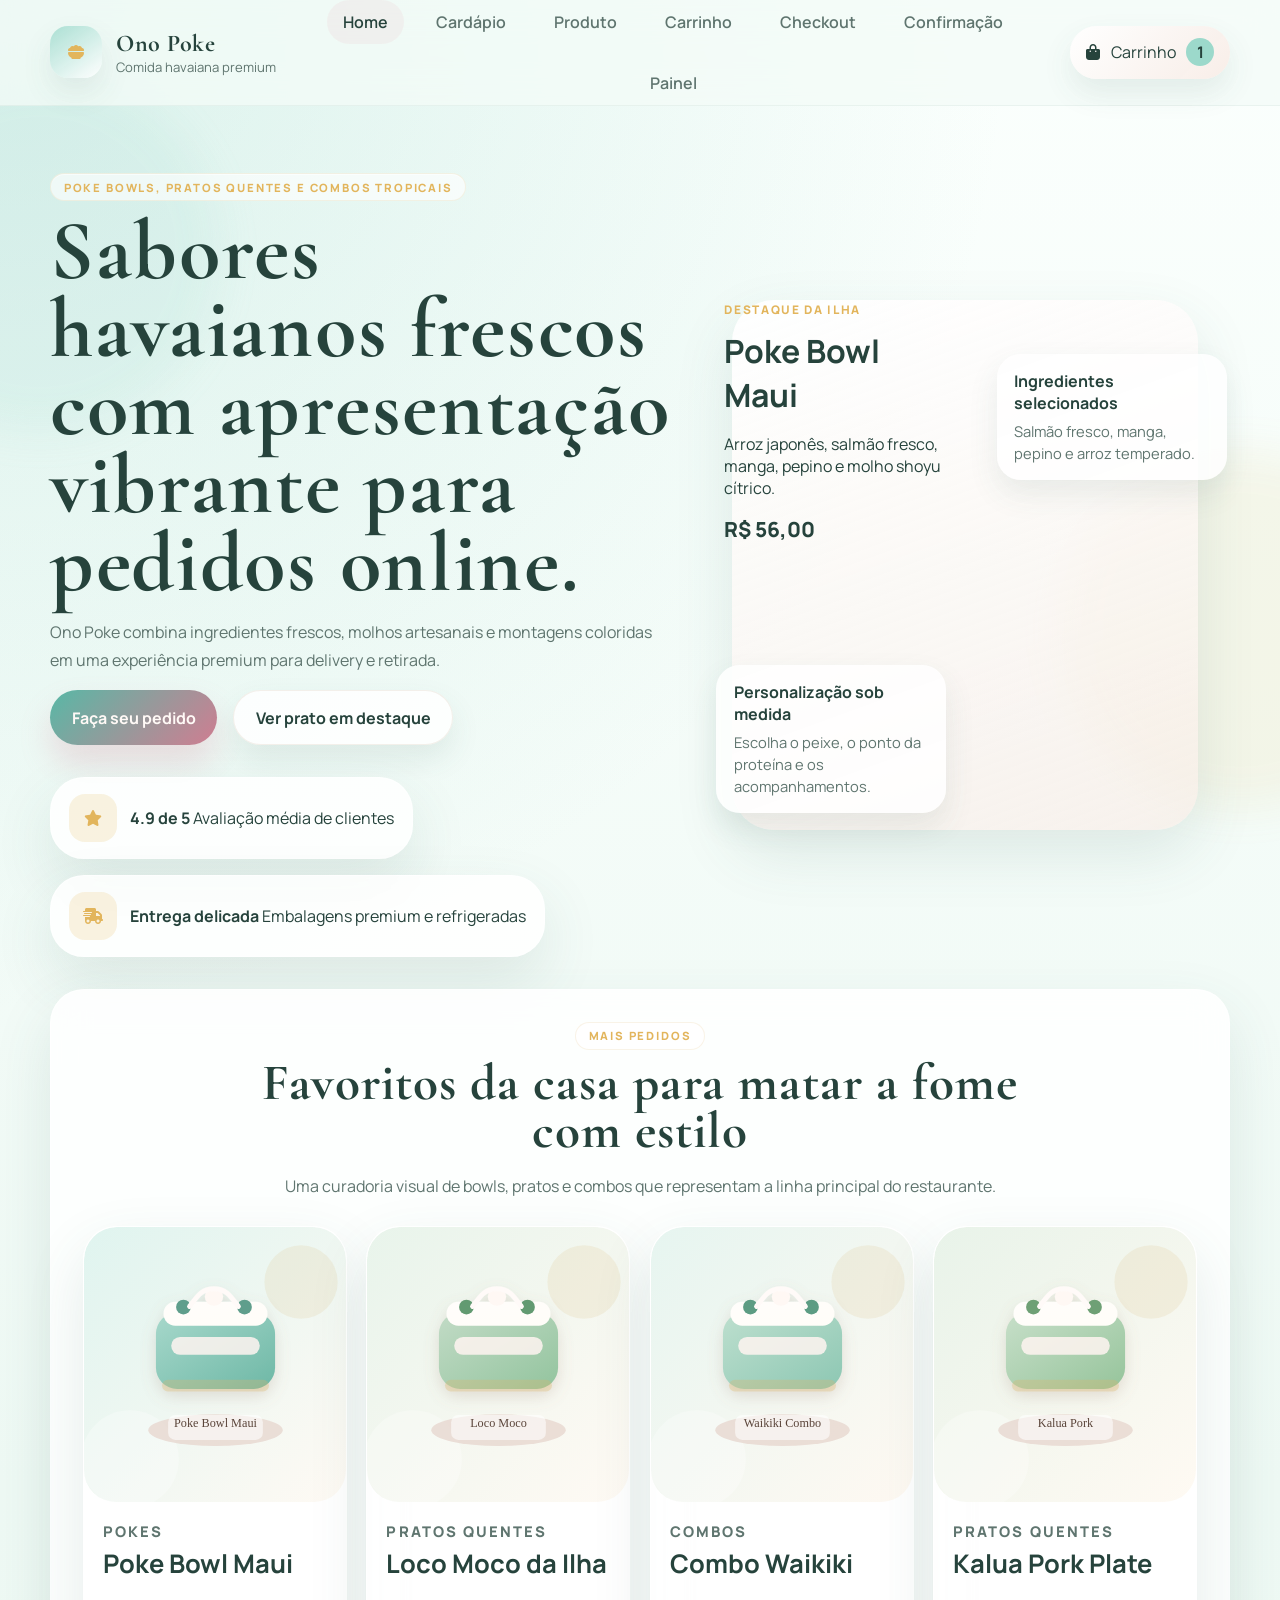
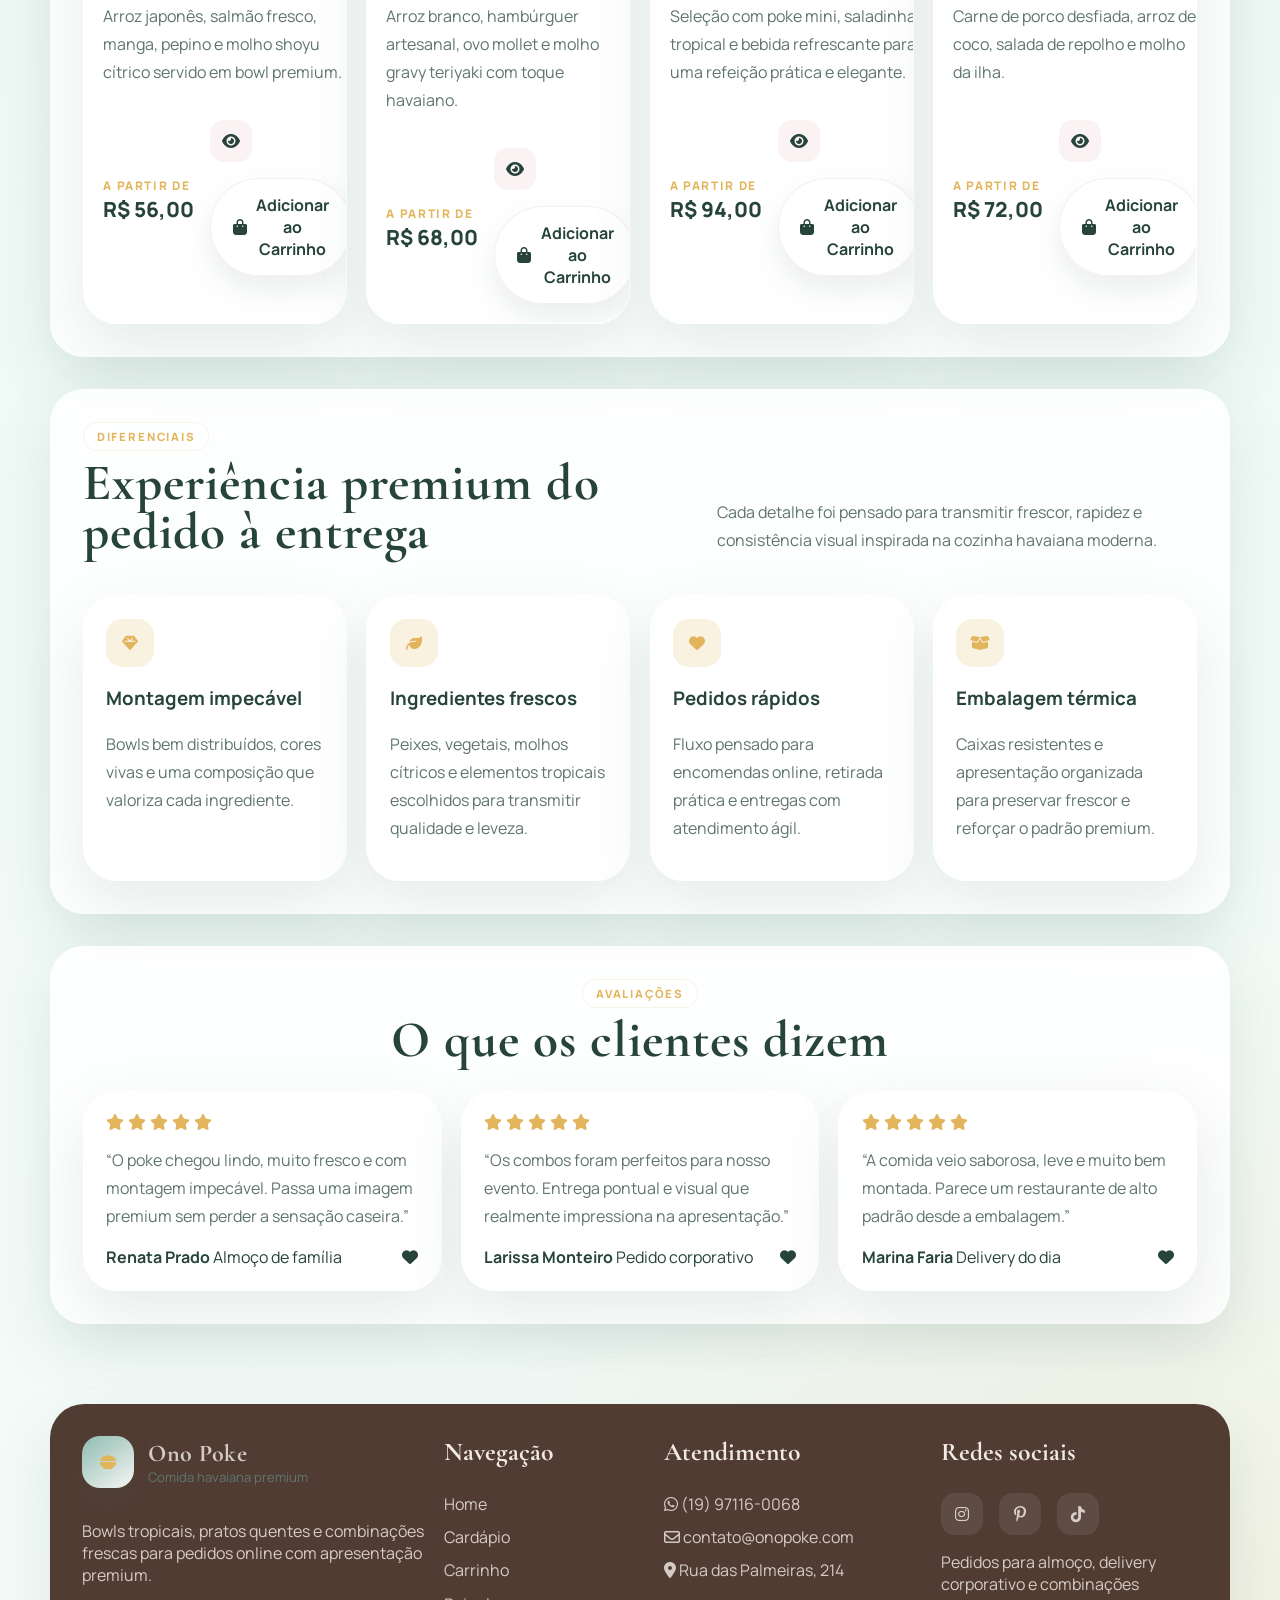
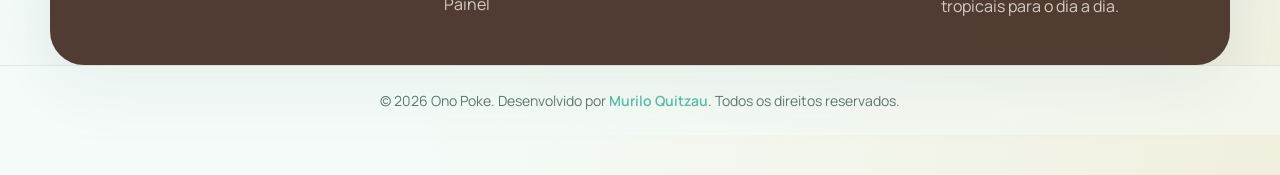
==== index.html @ e9ca834e "Mudei para a raiz os arquivos" ====
<!DOCTYPE html>
<html lang="pt-BR">
<head>
  <meta charset="UTF-8">
  <meta name="viewport" content="width=device-width, initial-scale=1.0">
  <title>Ono Poke | Comida Havaiana Premium</title>
  <meta name="description" content="Protótipo visual premium para um restaurante de comida havaiana com poke bowls, pratos quentes e combos tropicais.">
  <link rel="preconnect" href="https://fonts.googleapis.com">
  <link rel="preconnect" href="https://fonts.gstatic.com" crossorigin>
  <link href="https://fonts.googleapis.com/css2?family=Cormorant+Garamond:wght@500;600;700&family=Manrope:wght@400;500;600;700;800&display=swap" rel="stylesheet">
  <link rel="stylesheet" href="https://cdnjs.cloudflare.com/ajax/libs/font-awesome/6.5.2/css/all.min.css">
  <link rel="stylesheet" href="style.css">
</head>
<body>
  <div class="page-glow page-glow-left"></div>
  <div class="page-glow page-glow-right"></div>

  <header class="site-header" id="siteHeader">
    <div class="container header-inner">
      <button class="menu-toggle" id="menuToggle" aria-label="Abrir menu">
        <span></span>
        <span></span>
        <span></span>
      </button>

      <a href="#home" class="brand" data-nav="home" aria-label="Ono Poke">
        <span class="brand-mark"><i class="fa-solid fa-bowl-food"></i></span>
        <span class="brand-copy">
          <strong>Ono Poke</strong>
          <small>Comida havaiana premium</small>
        </span>
      </a>

      <nav class="main-nav" id="mainNav" aria-label="Principal">
        <a href="#home" data-nav="home">Home</a>
        <a href="#menu" data-nav="menu">Cardápio</a>
        <a href="#product" data-nav="product">Produto</a>
        <a href="#cart" data-nav="cart">Carrinho</a>
        <a href="#checkout" data-nav="checkout">Checkout</a>
        <a href="#confirmation" data-nav="confirmation">Confirmação</a>
        <a href="#admin" data-nav="admin">Painel</a>
      </nav>

      <button class="cart-pill" id="cartShortcut" data-nav="cart" aria-label="Abrir carrinho">
        <i class="fa-solid fa-bag-shopping"></i>
        <span>Carrinho</span>
        <strong id="cartCount">0</strong>
      </button>
    </div>
  </header>

  <main>
    <section class="view is-active" id="homeView" data-view="home" aria-labelledby="homeTitle">
      <div class="container hero-grid">
        <div class="hero-copy reveal">
          <span class="eyebrow">Poke bowls, pratos quentes e combos tropicais</span>
          <h1 id="homeTitle">Sabores havaianos frescos com apresentação vibrante para pedidos online.</h1>
          <p>
            Ono Poke combina ingredientes frescos, molhos artesanais e montagens coloridas em uma experiência premium para delivery e retirada.
          </p>

          <div class="hero-actions">
            <button class="btn btn-primary" data-nav="menu">Faça seu pedido</button>
            <button class="btn btn-secondary" data-nav="product">Ver prato em destaque</button>
          </div>

          <div class="hero-badges">
            <div class="badge-card">
              <i class="fa-solid fa-star"></i>
              <div>
                <strong>4.9 de 5</strong>
                <span>Avaliação média de clientes</span>
              </div>
            </div>
            <div class="badge-card">
              <i class="fa-solid fa-truck-fast"></i>
              <div>
                <strong>Entrega delicada</strong>
                <span>Embalagens premium e refrigeradas</span>
              </div>
            </div>
          </div>
        </div>

        <div class="hero-visual reveal reveal-delay-1">
          <div class="hero-card hero-card-main">
            <div class="hero-card-label">Destaque da Ilha</div>
            <h2>Poke Bowl Maui</h2>
            <p>Arroz japonês, salmão fresco, manga, pepino e molho shoyu cítrico.</p>
            <div class="hero-price">R$ 56,00</div>
          </div>

          <div class="hero-photo-frame">
            <div class="hero-photo" id="heroPhoto" aria-label="Imagem ilustrativa do poke destaque"></div>
          </div>

          <div class="floating-note floating-note-top">
            <strong>Ingredientes selecionados</strong>
            <span>Salmão fresco, manga, pepino e arroz temperado.</span>
          </div>
          <div class="floating-note floating-note-bottom">
            <strong>Personalização sob medida</strong>
            <span>Escolha o peixe, o ponto da proteína e os acompanhamentos.</span>
          </div>
        </div>
      </div>

      <div class="container section-shell reveal reveal-delay-1">
        <div class="section-heading">
          <span class="eyebrow">Mais pedidos</span>
          <h2>Favoritos da casa para matar a fome com estilo</h2>
          <p>Uma curadoria visual de bowls, pratos e combos que representam a linha principal do restaurante.</p>
        </div>
        <div class="product-grid compact-grid" id="bestSellersGrid"></div>
      </div>

      <div class="container section-shell reveal reveal-delay-2">
        <div class="section-heading split-heading">
          <div>
            <span class="eyebrow">Diferenciais</span>
            <h2>Experiência premium do pedido à entrega</h2>
          </div>
          <p>Cada detalhe foi pensado para transmitir frescor, rapidez e consistência visual inspirada na cozinha havaiana moderna.</p>
        </div>
        <div class="feature-grid">
          <article class="feature-card">
            <i class="fa-solid fa-gem"></i>
            <h3>Montagem impecável</h3>
            <p>Bowls bem distribuídos, cores vivas e uma composição que valoriza cada ingrediente.</p>
          </article>
          <article class="feature-card">
            <i class="fa-solid fa-leaf"></i>
            <h3>Ingredientes frescos</h3>
            <p>Peixes, vegetais, molhos cítricos e elementos tropicais escolhidos para transmitir qualidade e leveza.</p>
          </article>
          <article class="feature-card">
            <i class="fa-solid fa-heart"></i>
            <h3>Pedidos rápidos</h3>
            <p>Fluxo pensado para encomendas online, retirada prática e entregas com atendimento ágil.</p>
          </article>
          <article class="feature-card">
            <i class="fa-solid fa-box-open"></i>
            <h3>Embalagem térmica</h3>
            <p>Caixas resistentes e apresentação organizada para preservar frescor e reforçar o padrão premium.</p>
          </article>
        </div>
      </div>

      <div class="container section-shell reveal reveal-delay-2">
        <div class="section-heading">
          <span class="eyebrow">Avaliações</span>
          <h2>O que os clientes dizem</h2>
        </div>
        <div class="testimonial-grid" id="testimonialGrid"></div>
      </div>
    </section>

    <section class="view" id="menuView" data-view="menu" aria-labelledby="menuTitle">
      <div class="container section-shell">
        <div class="section-heading split-heading">
          <div>
            <span class="eyebrow">Cardápio</span>
            <h2 id="menuTitle">Pokes, pratos quentes e combos para pronta entrega</h2>
          </div>
          <p>Busque categorias, filtre sabores e apresente uma vitrine profissional com foco em pedidos rápidos e frescos.</p>
        </div>

        <div class="toolbar-card">
          <div class="search-field">
            <i class="fa-solid fa-magnifying-glass"></i>
            <input type="search" id="searchInput" placeholder="Busque por poke, prato, combo..." aria-label="Buscar produtos">
          </div>
          <div class="category-chips" id="categoryChips"></div>
        </div>

        <div class="product-grid" id="menuGrid"></div>
      </div>
    </section>

    <section class="view" id="productView" data-view="product" aria-labelledby="productTitle">
      <div class="container section-shell product-layout">
        <div class="product-gallery-panel">
          <div class="product-gallery-main" id="productMainImage"></div>
          <div class="product-thumb-row" id="productThumbRow"></div>
        </div>

        <div class="product-info-panel">
          <span class="eyebrow" id="productCategoryTag">Prato destaque</span>
          <h2 id="productTitle">Selecione um prato</h2>
          <p id="productDescription"></p>

          <div class="product-meta">
            <div>
              <span>Preço base</span>
              <strong id="productPrice"></strong>
            </div>
            <div>
              <span>Disponibilidade</span>
              <strong>Pronto em até 30 min</strong>
            </div>
          </div>

          <div class="option-group">
            <h3>Tamanho</h3>
            <div class="size-options" id="sizeOptions"></div>
          </div>

          <div class="option-group">
            <h3>Adicionais</h3>
            <div class="addon-list" id="addonList"></div>
          </div>

          <div class="option-group">
            <h3>Observações</h3>
            <textarea id="productNotes" rows="4" placeholder="Ex.: menos açúcar, mensagem personalizada, cores da decoração..."></textarea>
          </div>

          <div class="detail-actions">
            <button class="btn btn-secondary" data-nav="menu">Voltar ao cardápio</button>
            <button class="btn btn-primary" id="addProductButton">Adicionar ao Carrinho</button>
          </div>
        </div>
      </div>
    </section>

    <section class="view" id="cartView" data-view="cart" aria-labelledby="cartTitle">
      <div class="container section-shell cart-layout">
        <div class="cart-items-panel">
          <div class="section-heading left-heading">
            <span class="eyebrow">Carrinho</span>
            <h2 id="cartTitle">Itens selecionados</h2>
          </div>
          <div id="cartItems"></div>
        </div>

        <aside class="summary-panel">
          <h3>Resumo do pedido</h3>
          <div class="summary-line">
            <span>Subtotal</span>
            <strong id="cartSubtotal">R$ 0,00</strong>
          </div>
          <div class="summary-line">
            <span>Entrega estimada</span>
            <strong id="cartDeliveryFee">R$ 18,00</strong>
          </div>
          <div class="summary-line total-line">
            <span>Total</span>
            <strong id="cartTotal">R$ 0,00</strong>
          </div>

          <label for="cartNotes">Observações gerais</label>
          <textarea id="cartNotes" rows="4" placeholder="Ex.: tocar interfone, incluir cartão com dedicatória..."></textarea>

          <button class="btn btn-primary btn-block" id="goToCheckout">Finalizar Pedido</button>
        </aside>
      </div>
    </section>

    <section class="view" id="checkoutView" data-view="checkout" aria-labelledby="checkoutTitle">
      <div class="container section-shell checkout-layout">
        <form class="checkout-form" id="checkoutForm">
          <div class="section-heading left-heading">
            <span class="eyebrow">Checkout</span>
            <h2 id="checkoutTitle">Dados para concluir o pedido</h2>
          </div>

          <div class="form-grid">
            <label>
              Nome
              <input type="text" id="customerName" placeholder="Seu nome completo" required>
            </label>
            <label>
              Telefone
              <input type="tel" id="customerPhone" placeholder="(11) 99999-9999" required>
            </label>
            <label class="span-2">
              Endereço
              <input type="text" id="customerAddress" placeholder="Rua, número, complemento e bairro" required>
            </label>
          </div>

          <div class="form-block">
            <h3>Recebimento</h3>
            <div class="pill-options" id="deliveryOptions">
              <label class="pill-option active">
                <input type="radio" name="deliveryMode" value="entrega" checked>
                <span><i class="fa-solid fa-motorcycle"></i> Entrega</span>
              </label>
              <label class="pill-option">
                <input type="radio" name="deliveryMode" value="retirada">
                <span><i class="fa-solid fa-shop"></i> Retirada na loja</span>
              </label>
            </div>
          </div>

          <div class="form-block">
            <h3>Forma de pagamento</h3>
            <div class="pill-options" id="paymentOptions">
              <label class="pill-option active">
                <input type="radio" name="paymentMethod" value="Pix" checked>
                <span><i class="fa-solid fa-qrcode"></i> Pix</span>
              </label>
              <label class="pill-option">
                <input type="radio" name="paymentMethod" value="Cartão">
                <span><i class="fa-regular fa-credit-card"></i> Cartão</span>
              </label>
              <label class="pill-option">
                <input type="radio" name="paymentMethod" value="Dinheiro">
                <span><i class="fa-solid fa-money-bill-wave"></i> Dinheiro</span>
              </label>
            </div>
          </div>

          <button class="btn btn-primary" type="submit">Confirmar pedido</button>
        </form>

        <aside class="summary-panel summary-sticky">
          <h3>Resumo do pedido</h3>
          <div id="checkoutSummary"></div>
        </aside>
      </div>
    </section>

    <section class="view" id="confirmationView" data-view="confirmation" aria-labelledby="confirmationTitle">
      <div class="container confirmation-wrap section-shell">
        <div class="confirmation-card">
          <div class="success-mark">
            <i class="fa-solid fa-check"></i>
          </div>
          <span class="eyebrow">Pedido confirmado</span>
          <h2 id="confirmationTitle">Pedido realizado com sucesso</h2>
            <p>Seu pedido foi registrado e a equipe da Ono Poke dará sequência ao atendimento com todos os detalhes da encomenda.</p>
          <div class="confirmation-number">
            <span>Número do pedido</span>
            <strong id="orderNumber">#DEC-0000</strong>
          </div>
          <div class="confirmation-actions">
            <button class="btn btn-secondary" data-nav="home">Voltar para Home</button>
            <a class="btn btn-primary" id="whatsappButton" href="https://wa.me/5519971160068" target="_blank" rel="noreferrer">Enviar Pedido pelo WhatsApp</a>
          </div>
        </div>
      </div>
    </section>

    <section class="view" id="adminView" data-view="admin" aria-labelledby="adminTitle">
      <div class="container section-shell">
        <div class="section-heading split-heading">
          <div>
            <span class="eyebrow">Painel administrativo</span>
            <h2 id="adminTitle">Demonstração visual para gestão do restaurante</h2>
          </div>
          <p>Uma proposta de dashboard elegante para pedidos, estoque visual e acompanhamento comercial.</p>
        </div>

        <div class="admin-metrics" id="adminMetrics"></div>

        <div class="admin-grid">
          <article class="admin-card">
            <div class="admin-card-head">
              <h3>Pedidos recentes</h3>
              <span>Atualizado hoje</span>
            </div>
            <div id="ordersList" class="orders-list"></div>
          </article>

          <article class="admin-card">
            <div class="admin-card-head">
              <h3>Acompanhamento do cliente</h3>
              <span>Exibição em tempo real</span>
            </div>
            <div id="trackingPanel" class="tracking-panel"></div>
          </article>

          <article class="admin-card">
            <div class="admin-card-head">
              <h3>Cadastro de produtos</h3>
              <span>Visual demonstrativo</span>
            </div>
            <form class="admin-form">
              <label>
                Nome do produto
                <input type="text" value="Poke de Atum Premium">
              </label>
              <label>
                Categoria
                <select>
                  <option>Pokes</option>
                  <option selected>Pratos Quentes</option>
                  <option>Combos</option>
                  <option>Sobremesas Tropicais</option>
                </select>
              </label>
              <label>
                Preço
                <input type="text" value="R$ 59,00">
              </label>
              <label>
                Descrição
                <textarea rows="4">Atum fresco, manga, pepino, arroz japonês e molho cítrico com apresentação premium.</textarea>
              </label>
              <button type="button" class="btn btn-primary btn-block">Salvar produto</button>
            </form>
          </article>

          <article class="admin-card admin-card-wide">
            <div class="admin-card-head">
              <h3>Estatísticas rápidas</h3>
              <span>Últimos 30 dias</span>
            </div>
            <div class="stats-bars">
              <div class="stats-bar-row">
                <span>Pokes</span>
                <div class="stats-track"><div class="stats-fill fill-1"></div></div>
                <strong>78%</strong>
              </div>
              <div class="stats-bar-row">
                <span>Pratos quentes</span>
                <div class="stats-track"><div class="stats-fill fill-2"></div></div>
                <strong>61%</strong>
              </div>
              <div class="stats-bar-row">
                <span>Combos</span>
                <div class="stats-track"><div class="stats-fill fill-3"></div></div>
                <strong>84%</strong>
              </div>
              <div class="stats-bar-row">
                <span>Sobremesas tropicais</span>
                <div class="stats-track"><div class="stats-fill fill-4"></div></div>
                <strong>43%</strong>
              </div>
            </div>
          </article>
        </div>
      </div>
    </section>
  </main>

  <footer class="site-footer">
    <div class="container footer-grid">
      <div>
        <a href="#home" class="brand footer-brand" data-nav="home">
          <span class="brand-mark"><i class="fa-solid fa-bowl-food"></i></span>
          <span class="brand-copy">
            <strong>Ono Poke</strong>
            <small>Comida havaiana premium</small>
          </span>
        </a>
        <p>Bowls tropicais, pratos quentes e combinações frescas para pedidos online com apresentação premium.</p>
      </div>
      <div>
        <h3>Navegação</h3>
        <ul>
          <li><a href="#home" data-nav="home">Home</a></li>
          <li><a href="#menu" data-nav="menu">Cardápio</a></li>
          <li><a href="#cart" data-nav="cart">Carrinho</a></li>
          <li><a href="#admin" data-nav="admin">Painel</a></li>
        </ul>
      </div>
      <div>
        <h3>Atendimento</h3>
        <ul>
          <li><i class="fa-brands fa-whatsapp"></i> (19) 97116-0068</li>
          <li><i class="fa-regular fa-envelope"></i> contato@onopoke.com</li>
          <li><i class="fa-solid fa-location-dot"></i> Rua das Palmeiras, 214</li>
        </ul>
      </div>
      <div>
        <h3>Redes sociais</h3>
        <div class="social-row">
          <a href="#" aria-label="Instagram"><i class="fa-brands fa-instagram"></i></a>
          <a href="#" aria-label="Pinterest"><i class="fa-brands fa-pinterest-p"></i></a>
          <a href="#" aria-label="TikTok"><i class="fa-brands fa-tiktok"></i></a>
        </div>
        <p>Pedidos para almoço, delivery corporativo e combinações tropicais para o dia a dia.</p>
      </div>
    </div>
    <div class="footer-copyright">
      <p>&copy; 2026 Ono Poke. Desenvolvido por <strong>Murilo Quitzau</strong>. Todos os direitos reservados.</p>
    </div>
  </footer>

  <script src="script.js"></script>
</body>
</html>
---- style.css ----
:root {
  --bg: #f4fbf8;
  --surface: rgba(255, 255, 255, 0.86);
  --surface-strong: #ffffff;
  --surface-soft: #e8f3ee;
  --line: rgba(95, 143, 122, 0.16);
  --line-strong: rgba(95, 143, 122, 0.28);
  --text: #26433c;
  --muted: #5f756f;
  --primary: #9cd9cb;
  --primary-strong: #58b8a6;
  --accent: #e2b55c;
  --accent-soft: rgba(226, 181, 92, 0.18);
  --shadow: 0 24px 60px rgba(55, 98, 87, 0.12);
  --shadow-soft: 0 14px 30px rgba(55, 98, 87, 0.1);
  --radius-xl: 34px;
  --radius-lg: 24px;
  --radius-md: 18px;
  --radius-sm: 14px;
  --container: 1180px;
  --transition: 260ms ease;
}

* {
  box-sizing: border-box;
}

html {
  scroll-behavior: smooth;
}

body {
  margin: 0;
  font-family: "Manrope", sans-serif;
  color: var(--text);
  background:
    radial-gradient(circle at top left, rgba(156, 217, 203, 0.34), transparent 28%),
    radial-gradient(circle at bottom right, rgba(226, 181, 92, 0.16), transparent 24%),
    linear-gradient(180deg, #fbfffd 0%, #eef9f4 44%, #f4fbf8 100%);
  min-height: 100vh;
}

img {
  max-width: 100%;
  display: block;
}

a {
  color: inherit;
  text-decoration: none;
}

button,
input,
textarea,
select {
  font: inherit;
}

button {
  border: 0;
  cursor: pointer;
}

textarea,
input,
select {
  border: 1px solid var(--line);
  border-radius: var(--radius-sm);
  padding: 0.95rem 1rem;
  background: rgba(255, 255, 255, 0.88);
  color: var(--text);
  outline: none;
  transition: border-color var(--transition), box-shadow var(--transition), transform var(--transition);
}

textarea:focus,
input:focus,
select:focus {
  border-color: var(--primary-strong);
  box-shadow: 0 0 0 4px rgba(216, 154, 168, 0.14);
}

.container {
  width: min(calc(100% - 2rem), var(--container));
  margin: 0 auto;
}

.page-glow {
  position: fixed;
  width: 360px;
  height: 360px;
  border-radius: 50%;
  pointer-events: none;
  filter: blur(20px);
  opacity: 0.55;
  z-index: 0;
}

.page-glow-left {
  top: 8%;
  left: -140px;
  background: rgba(156, 217, 203, 0.26);
}

.page-glow-right {
  right: -140px;
  bottom: 10%;
  background: rgba(226, 181, 92, 0.18);
}

.site-header,
main,
.site-footer {
  position: relative;
  z-index: 1;
}

.site-header {
  position: sticky;
  top: 0;
  z-index: 50;
  backdrop-filter: blur(18px);
  background: rgba(244, 251, 248, 0.76);
  border-bottom: 1px solid rgba(95, 143, 122, 0.08);
}

.header-inner {
  display: grid;
  grid-template-columns: auto 1fr auto;
  align-items: center;
  gap: 1.25rem;
  min-height: 84px;
}

.brand {
  display: inline-flex;
  align-items: center;
  gap: 0.9rem;
}

.brand-mark {
  width: 52px;
  height: 52px;
  display: grid;
  place-items: center;
  border-radius: 18px;
  background: linear-gradient(145deg, rgba(156, 217, 203, 0.82), rgba(255, 255, 255, 0.95));
  box-shadow: var(--shadow-soft);
  color: var(--accent);
}

.brand-copy {
  display: grid;
}

.brand-copy strong,
.section-heading h2,
.hero-copy h1,
.product-info-panel h2,
.confirmation-card h2,
.admin-card h3,
.summary-panel h3,
.checkout-form h2 {
  font-family: "Cormorant Garamond", serif;
  letter-spacing: 0.02em;
}

.brand-copy strong {
  font-size: 1.5rem;
  font-weight: 700;
}

.brand-copy small {
  color: var(--muted);
  font-size: 0.82rem;
}

.main-nav {
  display: flex;
  justify-content: center;
  gap: 1rem;
  flex-wrap: wrap;
}

.main-nav a,
.footer-grid a,
.cart-pill {
  transition: color var(--transition), transform var(--transition), background-color var(--transition);
}

.main-nav a {
  padding: 0.7rem 1rem;
  border-radius: 999px;
  color: var(--muted);
  font-weight: 600;
}

.main-nav a:hover,
.main-nav a.is-current,
.footer-grid a:hover {
  color: var(--text);
  background: rgba(232, 185, 195, 0.16);
}

.menu-toggle {
  display: none;
  width: 48px;
  height: 48px;
  border-radius: 16px;
  background: rgba(255, 255, 255, 0.8);
  box-shadow: var(--shadow-soft);
  align-items: center;
  justify-content: center;
  flex-direction: column;
  gap: 5px;
}

.menu-toggle span {
  width: 20px;
  height: 2px;
  border-radius: 999px;
  background: var(--text);
}

.cart-pill {
  display: inline-flex;
  align-items: center;
  gap: 0.65rem;
  padding: 0.8rem 1rem;
  border-radius: 999px;
  background: linear-gradient(135deg, rgba(255, 255, 255, 0.94), rgba(248, 236, 230, 0.92));
  box-shadow: var(--shadow-soft);
  color: var(--text);
}

.cart-pill strong {
  min-width: 28px;
  height: 28px;
  display: inline-grid;
  place-items: center;
  border-radius: 50%;
  background: var(--primary);
}

main {
  padding: 2rem 0 5rem;
}

.view {
  display: none;
  animation: fadeUp 540ms ease;
}

.view.is-active {
  display: block;
}

.hero-grid,
.product-layout,
.cart-layout,
.checkout-layout {
  display: grid;
  gap: 1.8rem;
}

.hero-grid {
  grid-template-columns: 1.08fr 0.92fr;
  align-items: center;
  padding-top: 2.2rem;
}

.hero-copy h1 {
  margin: 0.7rem 0 1rem;
  font-size: clamp(3.2rem, 7vw, 5.3rem);
  line-height: 0.92;
}

.hero-copy p,
.section-heading p,
.feature-card p,
.product-card p,
.testimonial-card p,
.confirmation-card p,
.admin-card p {
  color: var(--muted);
  line-height: 1.75;
}

.eyebrow {
  display: inline-flex;
  align-items: center;
  gap: 0.45rem;
  padding: 0.35rem 0.8rem;
  border-radius: 999px;
  background: rgba(255, 255, 255, 0.62);
  border: 1px solid rgba(215, 178, 109, 0.16);
  box-shadow: inset 0 1px 0 rgba(255, 255, 255, 0.55);
  text-transform: uppercase;
  letter-spacing: 0.16em;
  font-size: 0.71rem;
  font-weight: 800;
  color: var(--accent);
}

.hero-actions,
.detail-actions,
.confirmation-actions,
.social-row {
  display: flex;
  gap: 1rem;
  flex-wrap: wrap;
}

.btn {
  padding: 0.95rem 1.35rem;
  border-radius: 999px;
  font-weight: 700;
  display: inline-flex;
  justify-content: center;
  align-items: center;
  gap: 0.6rem;
  transition: transform var(--transition), box-shadow var(--transition), background-color var(--transition), color var(--transition);
}

.btn:hover {
  transform: translateY(-2px);
}

.btn-primary {
  color: #fff9f6;
  background: linear-gradient(135deg, var(--primary-strong), #d07d91);
  box-shadow: 0 18px 32px rgba(208, 125, 145, 0.24);
}

.btn-secondary {
  background: rgba(255, 255, 255, 0.84);
  color: var(--text);
  border: 1px solid rgba(173, 132, 94, 0.12);
  box-shadow: var(--shadow-soft);
}

.btn-block {
  width: 100%;
}

.hero-badges,
.product-meta,
.summary-line,
.admin-card-head,
.stats-bar-row,
.order-item-head,
.cart-row-total {
  display: flex;
  justify-content: space-between;
  gap: 1rem;
}

.hero-badges {
  margin-top: 2rem;
  flex-wrap: wrap;
}

.badge-card,
.feature-card,
.testimonial-card,
.metric-card,
.admin-card,
.summary-panel,
.toolbar-card,
.product-card,
.cart-item,
.confirmation-card,
.product-gallery-panel,
.product-info-panel,
.section-shell {
  background: var(--surface);
  border: 1px solid rgba(255, 255, 255, 0.55);
  box-shadow: var(--shadow);
  backdrop-filter: blur(18px);
}

.badge-card,
.feature-card,
.testimonial-card,
.metric-card,
.summary-panel,
.toolbar-card,
.product-card,
.cart-item,
.confirmation-card,
.product-gallery-panel,
.product-info-panel,
.section-shell,
.admin-card {
  border-radius: var(--radius-xl);
}

.badge-card {
  display: flex;
  align-items: center;
  gap: 0.85rem;
  padding: 1rem 1.1rem;
}

.badge-card i,
.feature-card i,
.metric-card i,
.success-mark {
  width: 48px;
  height: 48px;
  display: grid;
  place-items: center;
  border-radius: 16px;
  background: var(--accent-soft);
  color: var(--accent);
}

.hero-visual {
  position: relative;
  min-height: 620px;
  display: grid;
  place-items: center;
}

.hero-card-main {
  position: absolute;
  top: 1.4rem;
  left: 0;
  width: min(280px, 48vw);
  padding: 1.5rem;
  z-index: 2;
}

.hero-card-main h2 {
  margin: 0.65rem 0 0.4rem;
  font-size: 2rem;
}

.hero-card-label,
.product-tag {
  color: var(--accent);
  font-weight: 800;
  text-transform: uppercase;
  letter-spacing: 0.14em;
  font-size: 0.74rem;
}

.hero-price,
.product-price,
.summary-line strong,
.metric-card strong,
.confirmation-number strong {
  font-size: 1.3rem;
  font-weight: 800;
}

.hero-photo-frame {
  width: min(500px, 88%);
  aspect-ratio: 0.88;
  padding: 1.1rem;
  border-radius: 42px;
  background: linear-gradient(160deg, rgba(255, 255, 255, 0.92), rgba(248, 236, 230, 0.66));
  box-shadow: var(--shadow);
}

.hero-photo,
.product-image,
.product-gallery-main,
.thumb-image {
  width: 100%;
  height: 100%;
  border-radius: 32px;
  background-size: cover;
  background-position: center;
}

.floating-note {
  position: absolute;
  max-width: 230px;
  padding: 1rem 1.1rem;
  border-radius: var(--radius-lg);
  background: rgba(255, 255, 255, 0.85);
  box-shadow: var(--shadow-soft);
}

.floating-note strong,
.metric-card strong,
.product-card h3,
.section-heading h2,
.summary-panel h3,
.admin-card h3,
.checkout-form h3 {
  display: block;
  margin-bottom: 0.35rem;
}

.floating-note span,
.metric-card span,
.product-card .product-copy span,
.order-item span,
.summary-panel label,
.admin-card-head span,
.confirmation-number span,
.product-meta span,
.stats-bar-row span {
  color: var(--muted);
  font-size: 0.92rem;
}

.floating-note-top {
  right: 0.2rem;
  top: 16%;
}

.floating-note-bottom {
  left: 1rem;
  bottom: 10%;
}

.section-shell {
  margin-top: 2rem;
  padding: 2rem;
}

.section-heading {
  text-align: center;
  max-width: 760px;
  margin: 0 auto 1.6rem;
}

.section-heading h2,
.product-info-panel h2,
.confirmation-card h2,
.checkout-form h2,
#adminTitle {
  margin: 0.55rem 0 0.8rem;
  font-size: clamp(2.3rem, 4vw, 3.3rem);
  line-height: 0.95;
}

.split-heading,
.left-heading {
  text-align: left;
  max-width: none;
}

.split-heading {
  display: flex;
  justify-content: space-between;
  gap: 1.2rem;
  align-items: end;
}

.split-heading p {
  max-width: 480px;
}

.product-grid,
.feature-grid,
.testimonial-grid,
.admin-metrics {
  display: grid;
  gap: 1.2rem;
}

.product-grid {
  grid-template-columns: repeat(3, minmax(0, 1fr));
}

.compact-grid {
  grid-template-columns: repeat(4, minmax(0, 1fr));
}

.feature-grid {
  grid-template-columns: repeat(4, minmax(0, 1fr));
}

.testimonial-grid {
  grid-template-columns: repeat(3, minmax(0, 1fr));
}

.product-card {
  overflow: hidden;
}

.product-image-wrap {
  position: relative;
  aspect-ratio: 1 / 1.05;
  overflow: hidden;
}

.product-image {
  transition: transform 400ms ease;
}

.product-card:hover .product-image {
  transform: scale(1.05);
}

.product-card-content {
  padding: 1.2rem;
  display: grid;
  gap: 0.85rem;
}

.product-card h3 {
  margin: 0;
  font-size: 1.6rem;
}

.product-copy {
  display: grid;
  gap: 0.3rem;
}

.product-card-footer,
.cart-item-footer,
.thumb-meta {
  display: flex;
  justify-content: space-between;
  align-items: center;
  gap: 1rem;
}

.product-card-footer {
  padding-top: 0.3rem;
}

.product-price {
  color: var(--text);
}

.icon-button {
  width: 42px;
  height: 42px;
  display: inline-grid;
  place-items: center;
  border-radius: 14px;
  background: rgba(232, 185, 195, 0.18);
  color: var(--text);
}

.feature-card,
.testimonial-card,
.metric-card {
  padding: 1.4rem;
}

.testimonial-card .stars {
  color: var(--accent);
  display: flex;
  gap: 0.25rem;
  margin-bottom: 0.7rem;
}

.testimonial-card footer {
  display: flex;
  justify-content: space-between;
  align-items: center;
  gap: 1rem;
  margin-top: 1rem;
}

.testimonial-card strong {
  font-size: 1rem;
}

.toolbar-card {
  padding: 1rem;
  display: grid;
  gap: 1rem;
  margin-bottom: 1.4rem;
}

.search-field {
  display: flex;
  align-items: center;
  gap: 0.8rem;
  padding: 0.2rem 1rem;
  border-radius: 999px;
  background: rgba(255, 255, 255, 0.8);
  border: 1px solid rgba(173, 132, 94, 0.12);
}

.search-field input {
  border: 0;
  background: transparent;
  box-shadow: none;
  padding-inline: 0;
  width: 100%;
}

.category-chips,
.size-options,
.addon-list,
.pill-options,
.product-thumb-row {
  display: flex;
  gap: 0.8rem;
  flex-wrap: wrap;
}

.chip,
.size-chip,
.addon-chip,
.pill-option {
  position: relative;
  display: inline-flex;
  align-items: center;
  gap: 0.45rem;
  padding: 0.8rem 1rem;
  border-radius: 999px;
  border: 1px solid rgba(173, 132, 94, 0.12);
  background: rgba(255, 255, 255, 0.8);
  color: var(--muted);
  font-weight: 700;
  cursor: pointer;
  transition: var(--transition);
}

.chip.active,
.size-chip.active,
.addon-chip.active,
.pill-option.active {
  background: linear-gradient(135deg, rgba(232, 185, 195, 0.24), rgba(255, 255, 255, 0.95));
  color: var(--text);
  border-color: rgba(216, 154, 168, 0.3);
  box-shadow: var(--shadow-soft);
}

.pill-option input,
.addon-chip input,
.size-chip input {
  position: absolute;
  opacity: 0;
  pointer-events: none;
}

.product-layout {
  grid-template-columns: 1.02fr 0.98fr;
  align-items: start;
}

.product-gallery-panel,
.product-info-panel {
  padding: 1.4rem;
}

.product-gallery-main {
  aspect-ratio: 1 / 0.92;
  margin-bottom: 1rem;
}

.product-thumb-row {
  display: grid;
  grid-template-columns: repeat(4, minmax(0, 1fr));
}

.thumb-button {
  padding: 0.35rem;
  border-radius: 20px;
  background: rgba(255, 255, 255, 0.72);
  border: 1px solid transparent;
}

.thumb-button.active {
  border-color: rgba(216, 154, 168, 0.4);
  box-shadow: var(--shadow-soft);
}

.thumb-image {
  aspect-ratio: 1 / 1;
}

.product-info-panel {
  display: grid;
  gap: 1rem;
}

.product-meta {
  padding: 1rem 0;
  border-top: 1px solid var(--line);
  border-bottom: 1px solid var(--line);
}

.option-group h3 {
  margin: 0 0 0.8rem;
  font-size: 1.05rem;
}

.addon-list,
.size-options {
  gap: 0.7rem;
}

.cart-layout,
.checkout-layout {
  grid-template-columns: 1.08fr 0.92fr;
  align-items: start;
}

.cart-items-panel,
.checkout-form {
  display: grid;
  gap: 1rem;
}

.cart-item {
  padding: 1.1rem;
  display: grid;
  grid-template-columns: 120px 1fr;
  gap: 1rem;
}

.cart-item-image {
  aspect-ratio: 1 / 1;
  border-radius: 24px;
  background-size: cover;
  background-position: center;
}

.cart-item h3,
.order-item strong {
  margin: 0;
}

.quantity-controls {
  display: inline-flex;
  align-items: center;
  gap: 0.8rem;
  padding: 0.5rem 0.8rem;
  border-radius: 999px;
  background: rgba(255, 255, 255, 0.82);
}

.quantity-controls button {
  width: 30px;
  height: 30px;
  border-radius: 50%;
  background: rgba(232, 185, 195, 0.22);
}

.summary-panel {
  padding: 1.6rem;
  display: grid;
  gap: 1rem;
}

.total-line {
  padding-top: 0.6rem;
  border-top: 1px solid var(--line);
}

.form-grid {
  display: grid;
  grid-template-columns: repeat(2, minmax(0, 1fr));
  gap: 1rem;
}

.form-grid label,
.admin-form label {
  display: grid;
  gap: 0.55rem;
  font-weight: 700;
}

.span-2 {
  grid-column: span 2;
}

.form-block {
  display: grid;
  gap: 0.8rem;
}

.summary-sticky {
  position: sticky;
  top: 112px;
}

.checkout-summary-item,
.order-item {
  padding: 0.95rem 0;
  border-bottom: 1px solid var(--line);
}

.checkout-summary-item:last-child,
.order-item:last-child {
  border-bottom: 0;
}

.confirmation-wrap {
  display: grid;
  place-items: center;
  min-height: 70vh;
}

.confirmation-card {
  max-width: 700px;
  padding: 2.4rem;
  text-align: center;
}

.success-mark {
  width: 72px;
  height: 72px;
  margin: 0 auto 1.2rem;
  border-radius: 24px;
  font-size: 1.4rem;
}

.confirmation-number {
  margin: 1.5rem 0;
  padding: 1rem;
  border-radius: var(--radius-lg);
  background: rgba(255, 255, 255, 0.72);
}

.admin-metrics {
  grid-template-columns: repeat(4, minmax(0, 1fr));
  margin-bottom: 1.4rem;
}

.metric-card {
  display: grid;
  gap: 0.6rem;
}

.admin-grid {
  display: grid;
  grid-template-columns: 1.1fr 0.9fr;
  gap: 1.2rem;
}

.admin-card {
  padding: 1.5rem;
}

.admin-card-wide {
  grid-column: 1 / -1;
}

.orders-list,
.admin-form,
.stats-bars {
  display: grid;
  gap: 1rem;
}

.admin-order-card {
  display: grid;
  gap: 0.9rem;
  padding: 1rem 0;
  border-bottom: 1px solid var(--line);
}

.admin-order-card:last-child {
  border-bottom: 0;
  padding-bottom: 0;
}

.admin-order-card.active {
  background: rgba(255, 255, 255, 0.5);
  margin: 0 -0.35rem;
  padding: 1rem 0.35rem;
  border-radius: 18px;
}

.admin-order-details {
  display: flex;
  justify-content: space-between;
  gap: 1rem;
  align-items: center;
}

.admin-order-details span {
  color: var(--muted);
  line-height: 1.5;
}

.admin-order-meta,
.tracking-summary {
  display: grid;
  grid-template-columns: repeat(2, minmax(0, 1fr));
  gap: 0.75rem 1rem;
}

.admin-order-meta span,
.tracking-summary span,
.tracking-step small {
  color: var(--muted);
  font-size: 0.88rem;
}

.admin-order-meta span {
  display: inline-flex;
  align-items: center;
  gap: 0.45rem;
}

.order-progress {
  height: 8px;
  border-radius: 999px;
  background: rgba(173, 132, 94, 0.1);
  overflow: hidden;
}

.order-progress span {
  display: block;
  height: 100%;
  border-radius: inherit;
  background: linear-gradient(90deg, var(--primary-strong), var(--accent));
}

.order-action-row {
  display: flex;
  gap: 0.75rem;
  flex-wrap: wrap;
}

.btn-small {
  padding: 0.72rem 1rem;
  font-size: 0.92rem;
}

.tracking-panel {
  display: grid;
  gap: 1rem;
}

.tracking-header {
  display: flex;
  justify-content: space-between;
  gap: 1rem;
  align-items: flex-start;
}

.tracking-header h3 {
  margin: 0.35rem 0 0;
  font-size: 1.9rem;
}

.tracking-order-number {
  font-size: 1.85rem;
  font-weight: 800;
  letter-spacing: 0.08em;
  color: var(--text);
}

.tracking-timeline {
  display: grid;
  gap: 0.9rem;
}

.tracking-step {
  display: grid;
  grid-template-columns: 16px 1fr;
  gap: 0.8rem;
  align-items: start;
}

.tracking-step span {
  width: 16px;
  height: 16px;
  margin-top: 0.2rem;
  border-radius: 50%;
  background: rgba(173, 132, 94, 0.16);
  box-shadow: inset 0 0 0 4px rgba(255, 255, 255, 0.8);
}

.tracking-step.done span,
.tracking-step.current span {
  background: linear-gradient(135deg, var(--primary-strong), var(--accent));
}

.tracking-step strong {
  display: block;
  margin-bottom: 0.1rem;
}

.tracking-note {
  padding: 1rem 1.05rem;
  border-radius: var(--radius-lg);
  background: rgba(255, 255, 255, 0.76);
  border: 1px solid var(--line);
  color: var(--muted);
}

.tracking-note.ready {
  background: rgba(156, 217, 203, 0.18);
  border-color: rgba(88, 184, 166, 0.22);
  color: var(--text);
}

.status-novo-pedido,
.status-confirmado,
.status-em-producao,
.status-pronto,
.status-saiu-para-entrega,
.status-entregue {
  background: rgba(232, 185, 195, 0.18);
}

.status-pronto {
  background: rgba(156, 217, 203, 0.24);
}

.status-saiu-para-entrega,
.status-entregue {
  background: rgba(226, 181, 92, 0.18);
}

.order-item-head {
  align-items: center;
}

.order-status {
  padding: 0.42rem 0.75rem;
  border-radius: 999px;
  background: rgba(232, 185, 195, 0.18);
  color: var(--text);
  font-size: 0.84rem;
  font-weight: 800;
}

.stats-track {
  flex: 1;
  height: 10px;
  border-radius: 999px;
  background: rgba(173, 132, 94, 0.1);
  overflow: hidden;
}

.stats-fill {
  height: 100%;
  border-radius: 999px;
  background: linear-gradient(90deg, var(--primary-strong), var(--accent));
}

.fill-1 { width: 78%; }
.fill-2 { width: 61%; }
.fill-3 { width: 84%; }
.fill-4 { width: 43%; }

.site-footer {
  padding: 0 0 2.5rem;
}

.footer-grid {
  display: grid;
  grid-template-columns: 1.2fr 0.7fr 0.9fr 0.9fr;
  gap: 1.2rem;
  padding: 2rem;
  border-radius: var(--radius-xl);
  background: rgba(74, 53, 43, 0.96);
  color: rgba(255, 248, 244, 0.92);
  box-shadow: var(--shadow);
}

.footer-grid p,
.footer-grid li,
.footer-grid a {
  color: rgba(255, 248, 244, 0.76);
}

.footer-grid h3 {
  margin-top: 0;
  font-family: "Cormorant Garamond", serif;
  font-size: 1.6rem;
}

.footer-grid ul {
  list-style: none;
  padding: 0;
  margin: 0;
  display: grid;
  gap: 0.7rem;
}

.footer-brand {
  margin-bottom: 1rem;
}

.social-row a {
  width: 42px;
  height: 42px;
  display: inline-grid;
  place-items: center;
  border-radius: 14px;
  background: rgba(255, 255, 255, 0.08);
}

.empty-state {
  padding: 2rem;
  text-align: center;
  border-radius: var(--radius-xl);
  border: 1px dashed var(--line-strong);
  color: var(--muted);
}

.reveal {
  opacity: 0;
  transform: translateY(18px);
  animation: reveal 700ms ease forwards;
}

.reveal-delay-1 {
  animation-delay: 120ms;
}

.reveal-delay-2 {
  animation-delay: 220ms;
}

@keyframes reveal {
  to {
    opacity: 1;
    transform: translateY(0);
  }
}

@keyframes fadeUp {
  from {
    opacity: 0;
    transform: translateY(12px);
  }
  to {
    opacity: 1;
    transform: translateY(0);
  }
}

@media (max-width: 1080px) {
  .hero-grid,
  .product-layout,
  .cart-layout,
  .checkout-layout,
  .admin-grid,
  .footer-grid {
    grid-template-columns: 1fr;
  }

  .compact-grid,
  .feature-grid,
  .testimonial-grid,
  .product-grid,
  .admin-metrics {
    grid-template-columns: repeat(2, minmax(0, 1fr));
  }

  .hero-visual {
    min-height: 520px;
  }

  .summary-sticky {
    position: static;
  }
}

@media (max-width: 780px) {
  .header-inner {
    grid-template-columns: auto 1fr auto;
  }

  .menu-toggle {
    display: inline-flex;
  }

  .main-nav {
    position: absolute;
    top: calc(100% + 0.8rem);
    left: 1rem;
    right: 1rem;
    padding: 0.9rem;
    flex-direction: column;
    align-items: stretch;
    background: rgba(255, 250, 246, 0.96);
    border-radius: 24px;
    box-shadow: var(--shadow);
    opacity: 0;
    visibility: hidden;
    transform: translateY(-6px);
    transition: var(--transition);
  }

  .main-nav.is-open {
    opacity: 1;
    visibility: visible;
    transform: translateY(0);
  }

  .main-nav a {
    text-align: center;
  }

  .cart-pill span {
    display: none;
  }

  .hero-copy h1 {
    font-size: clamp(2.7rem, 14vw, 4rem);
  }

  .section-shell,
  .summary-panel,
  .admin-card,
  .product-gallery-panel,
  .product-info-panel,
  .confirmation-card {
    padding: 1.4rem;
  }

  .split-heading {
    display: grid;
    align-items: start;
  }

  .compact-grid,
  .feature-grid,
  .testimonial-grid,
  .product-grid,
  .admin-metrics,
  .form-grid,
  .product-thumb-row {
    grid-template-columns: 1fr;
  }

  .span-2 {
    grid-column: auto;
  }

  .hero-card-main,
  .floating-note {
    position: static;
    width: 100%;
    max-width: none;
  }

  .hero-visual {
    min-height: auto;
    gap: 1rem;
  }

  .hero-photo-frame {
    width: 100%;
  }

  .cart-item {
    grid-template-columns: 1fr;
  }
}

@media (max-width: 520px) {
  .container {
    width: min(calc(100% - 1rem), var(--container));
  }

  .brand-copy small {
    display: none;
  }

  .brand-copy strong {
    font-size: 1.25rem;
  }

  .hero-actions,
  .detail-actions,
  .confirmation-actions {
    flex-direction: column;
  }

  .btn,
  .cart-pill {
    width: 100%;
  }

  .footer-copyright {
    font-size: 0.75rem;
  }
}

.footer-copyright {
  text-align: center;
  padding: 1.5rem 1rem;
  border-top: 1px solid var(--line);
  font-size: 0.875rem;
  color: var(--muted);
  background: rgba(244, 251, 248, 0.5);
}

.footer-copyright p {
  margin: 0;
  line-height: 1.5;
}

.footer-copyright strong {
  color: var(--primary-strong);
  font-weight: 600;
}
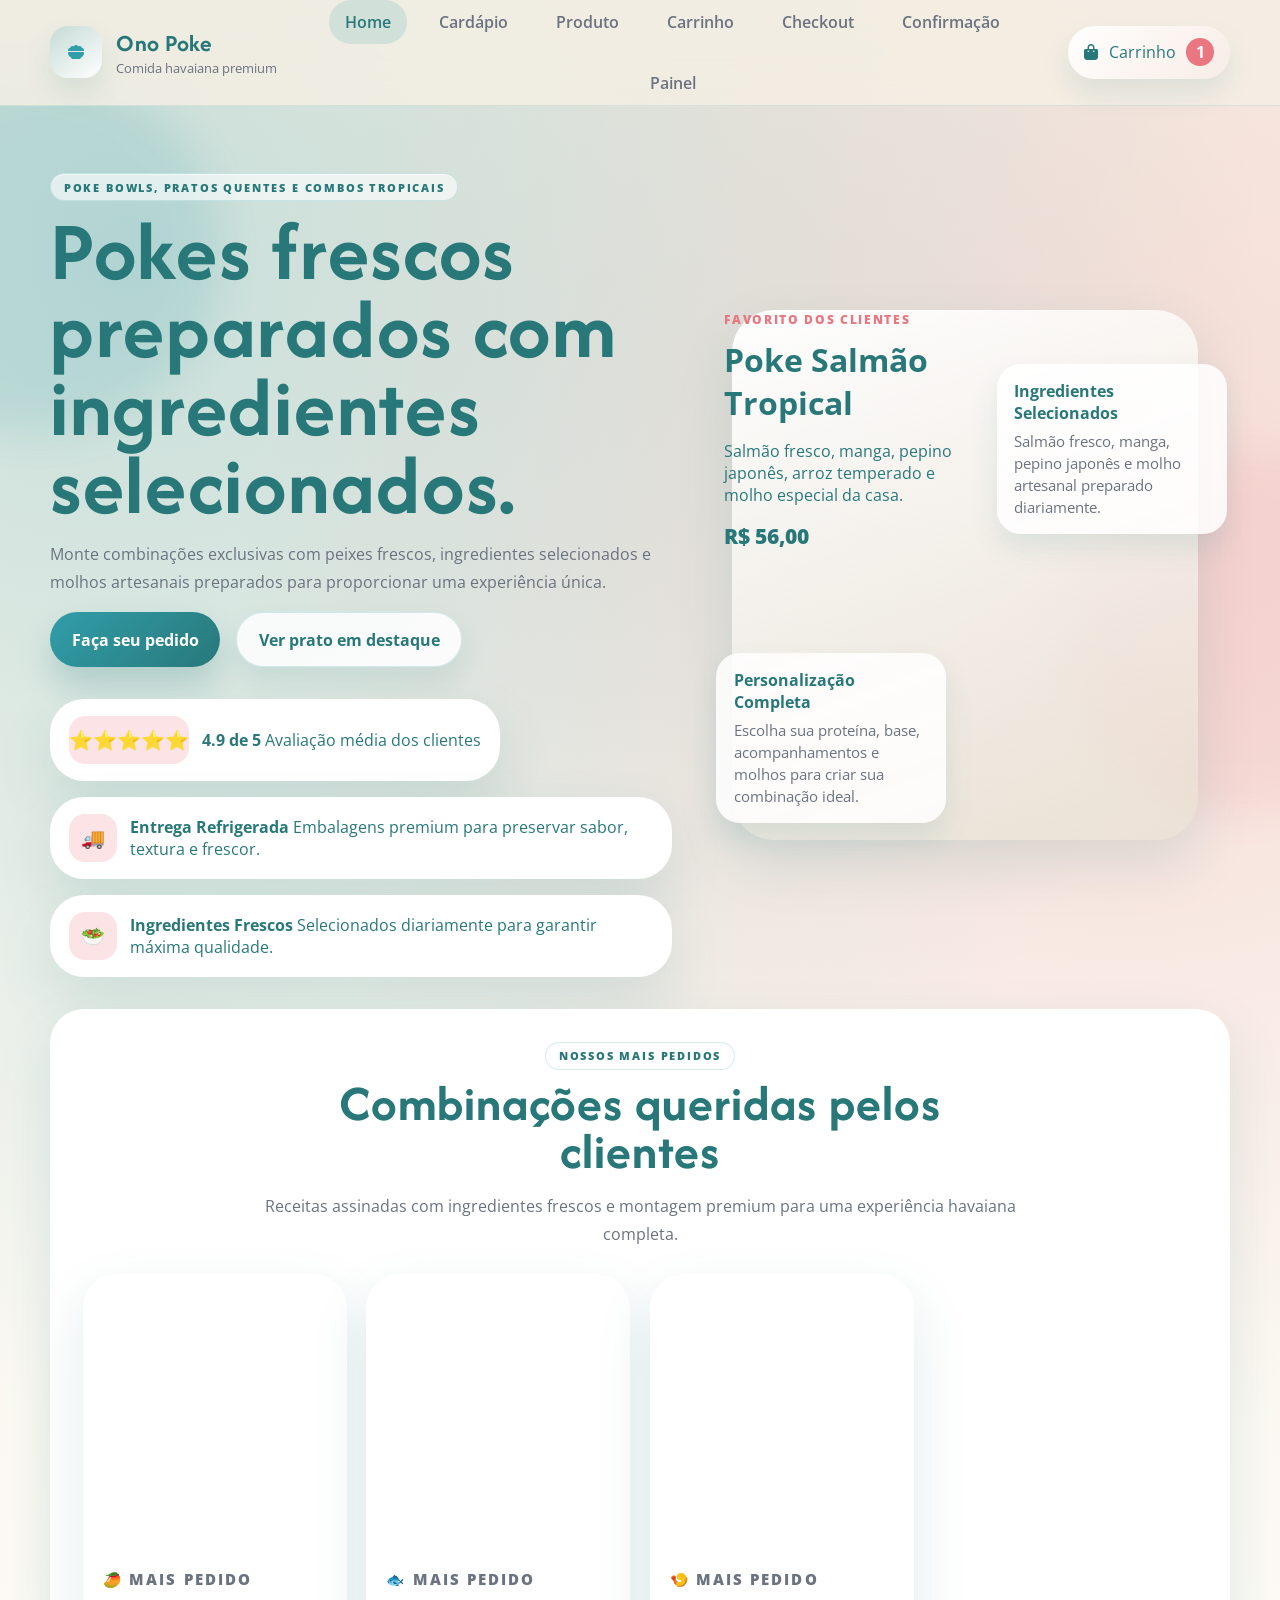
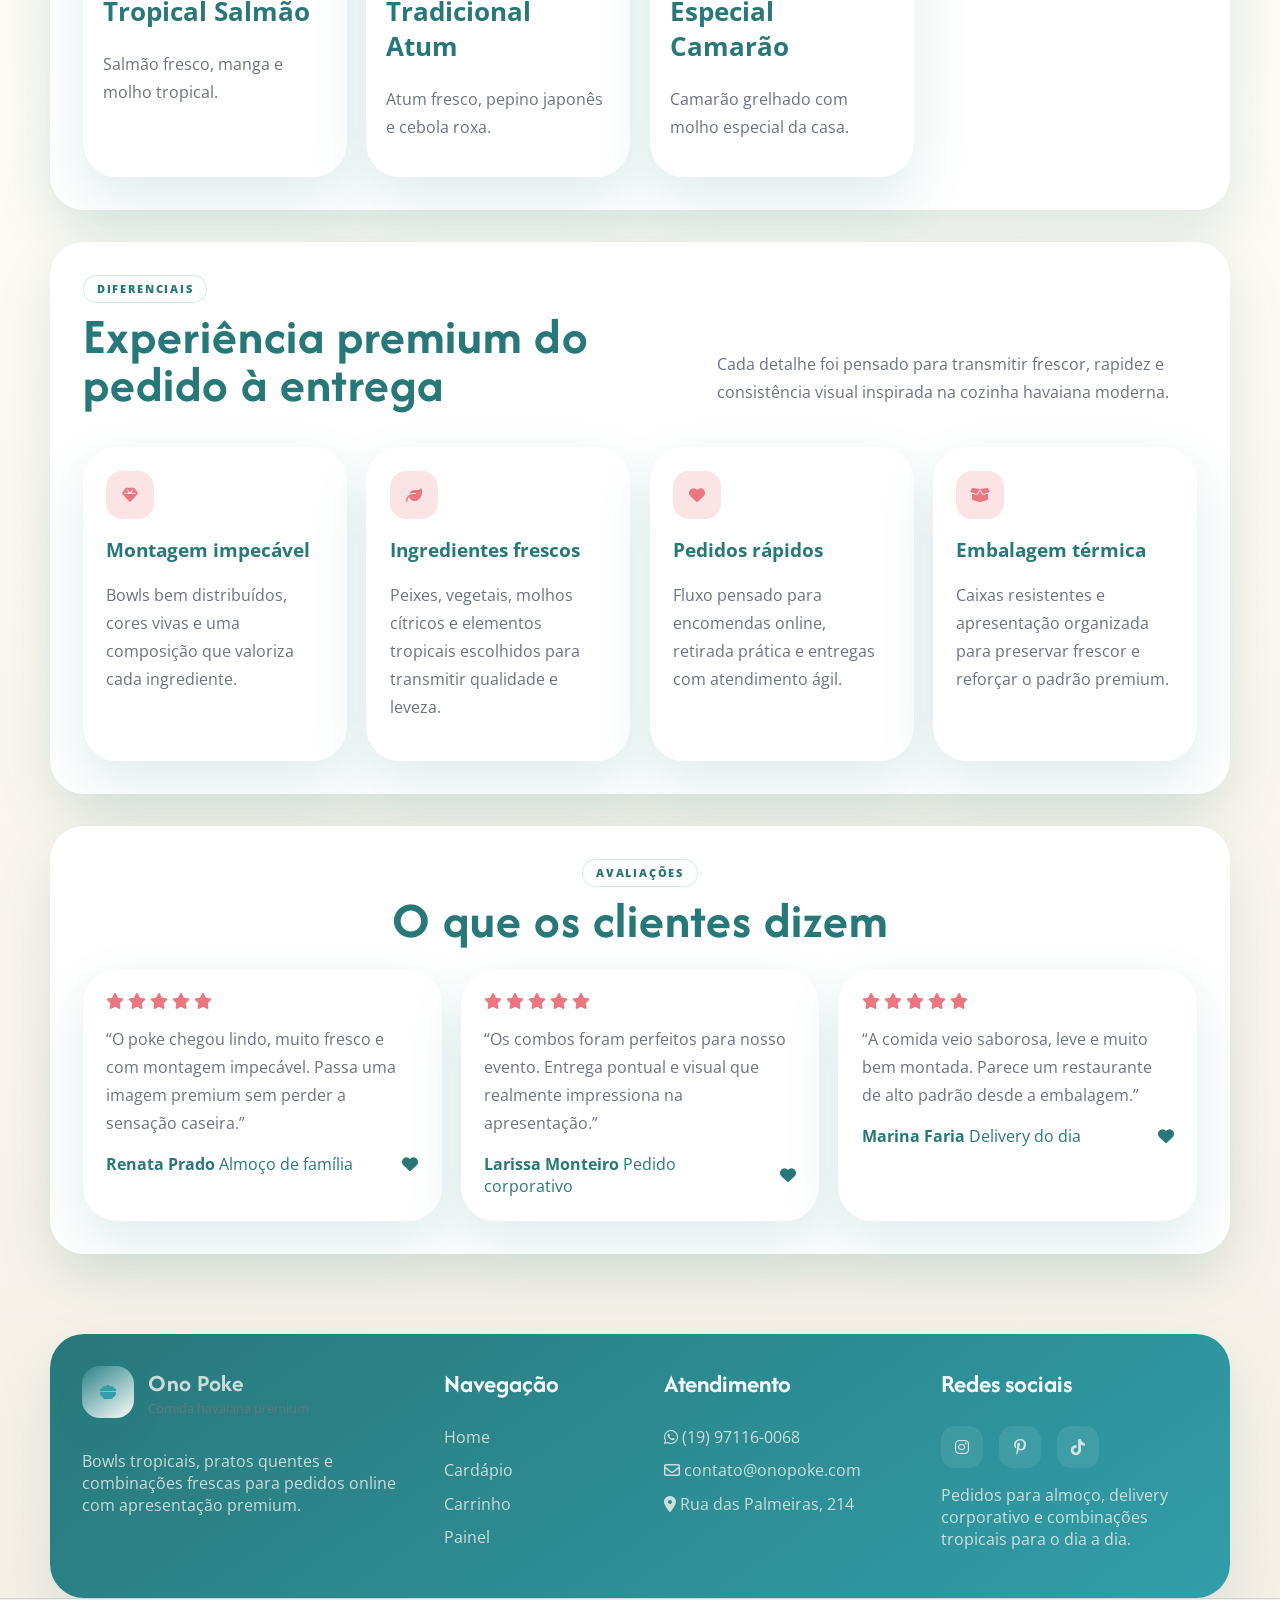
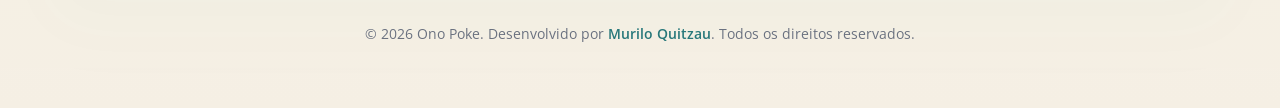
==== commit fd20f3a2: "Atualização do layout e conteúdo do site, incluindo novas imagens de poke, melhorias na descrição do" ====
--- a/index.html
+++ b/index.html
@@ -7,7 +7,7 @@
   <meta name="description" content="Protótipo visual premium para um restaurante de comida havaiana com poke bowls, pratos quentes e combos tropicais.">
   <link rel="preconnect" href="https://fonts.googleapis.com">
   <link rel="preconnect" href="https://fonts.gstatic.com" crossorigin>
-  <link href="https://fonts.googleapis.com/css2?family=Cormorant+Garamond:wght@500;600;700&family=Manrope:wght@400;500;600;700;800&display=swap" rel="stylesheet">
+  <link href="https://fonts.googleapis.com/css2?family=Afacad+Flux:wght@400;500;600;700&family=Open+Sans:wght@400;500;600;700;800&display=swap" rel="stylesheet">
   <link rel="stylesheet" href="https://cdnjs.cloudflare.com/ajax/libs/font-awesome/6.5.2/css/all.min.css">
   <link rel="stylesheet" href="style.css">
 </head>
@@ -54,9 +54,9 @@
       <div class="container hero-grid">
         <div class="hero-copy reveal">
           <span class="eyebrow">Poke bowls, pratos quentes e combos tropicais</span>
-          <h1 id="homeTitle">Sabores havaianos frescos com apresentação vibrante para pedidos online.</h1>
+          <h1 id="homeTitle">Pokes frescos preparados com ingredientes selecionados.</h1>
           <p>
-            Ono Poke combina ingredientes frescos, molhos artesanais e montagens coloridas em uma experiência premium para delivery e retirada.
+            Monte combinações exclusivas com peixes frescos, ingredientes selecionados e molhos artesanais preparados para proporcionar uma experiência única.
           </p>
 
           <div class="hero-actions">
@@ -66,17 +66,24 @@
 
           <div class="hero-badges">
             <div class="badge-card">
-              <i class="fa-solid fa-star"></i>
+              <span class="badge-emoji">⭐⭐⭐⭐⭐</span>
               <div>
                 <strong>4.9 de 5</strong>
-                <span>Avaliação média de clientes</span>
+                <span>Avaliação média dos clientes</span>
               </div>
             </div>
             <div class="badge-card">
-              <i class="fa-solid fa-truck-fast"></i>
+              <span class="badge-emoji">🚚</span>
               <div>
-                <strong>Entrega delicada</strong>
-                <span>Embalagens premium e refrigeradas</span>
+                <strong>Entrega Refrigerada</strong>
+                <span>Embalagens premium para preservar sabor, textura e frescor.</span>
+              </div>
+            </div>
+            <div class="badge-card">
+              <span class="badge-emoji">🥗</span>
+              <div>
+                <strong>Ingredientes Frescos</strong>
+                <span>Selecionados diariamente para garantir máxima qualidade.</span>
               </div>
             </div>
           </div>
@@ -84,9 +91,9 @@
 
         <div class="hero-visual reveal reveal-delay-1">
           <div class="hero-card hero-card-main">
-            <div class="hero-card-label">Destaque da Ilha</div>
-            <h2>Poke Bowl Maui</h2>
-            <p>Arroz japonês, salmão fresco, manga, pepino e molho shoyu cítrico.</p>
+            <div class="hero-card-label">Favorito dos clientes</div>
+            <h2>Poke Salmão Tropical</h2>
+            <p>Salmão fresco, manga, pepino japonês, arroz temperado e molho especial da casa.</p>
             <div class="hero-price">R$ 56,00</div>
           </div>
 
@@ -95,21 +102,21 @@
           </div>
 
           <div class="floating-note floating-note-top">
-            <strong>Ingredientes selecionados</strong>
-            <span>Salmão fresco, manga, pepino e arroz temperado.</span>
+            <strong>Ingredientes Selecionados</strong>
+            <span>Salmão fresco, manga, pepino japonês e molho artesanal preparado diariamente.</span>
           </div>
           <div class="floating-note floating-note-bottom">
-            <strong>Personalização sob medida</strong>
-            <span>Escolha o peixe, o ponto da proteína e os acompanhamentos.</span>
+            <strong>Personalização Completa</strong>
+            <span>Escolha sua proteína, base, acompanhamentos e molhos para criar sua combinação ideal.</span>
           </div>
         </div>
       </div>
 
       <div class="container section-shell reveal reveal-delay-1">
         <div class="section-heading">
-          <span class="eyebrow">Mais pedidos</span>
-          <h2>Favoritos da casa para matar a fome com estilo</h2>
-          <p>Uma curadoria visual de bowls, pratos e combos que representam a linha principal do restaurante.</p>
+          <span class="eyebrow">Nossos Mais Pedidos</span>
+          <h2>Combinações queridas pelos clientes</h2>
+          <p>Receitas assinadas com ingredientes frescos e montagem premium para uma experiência havaiana completa.</p>
         </div>
         <div class="product-grid compact-grid" id="bestSellersGrid"></div>
       </div>
--- a/style.css
+++ b/style.css
@@ -1,24 +1,32 @@
 :root {
-  --bg: #f4fbf8;
-  --surface: rgba(255, 255, 255, 0.86);
+  --bg: #F5EFE4;
+  --surface: #FFFFFF;
+  --border: #319EA9;
+
+  --primary: #319EA9;
+  --secondary: #28787A;
+  --accent: #E97680;
+
+  --text: #28787A;
+  --muted: #6B7280;
+  --soft: #E4DFCF;
+
   --surface-strong: #ffffff;
-  --surface-soft: #e8f3ee;
-  --line: rgba(95, 143, 122, 0.16);
-  --line-strong: rgba(95, 143, 122, 0.28);
-  --text: #26433c;
-  --muted: #5f756f;
-  --primary: #9cd9cb;
-  --primary-strong: #58b8a6;
-  --accent: #e2b55c;
-  --accent-soft: rgba(226, 181, 92, 0.18);
-  --shadow: 0 24px 60px rgba(55, 98, 87, 0.12);
-  --shadow-soft: 0 14px 30px rgba(55, 98, 87, 0.1);
+  --surface-soft: #f7f2e8;
+  --line: rgba(49, 158, 169, 0.24);
+  --line-strong: rgba(49, 158, 169, 0.36);
+  --primary-strong: #28787A;
+  --accent-soft: rgba(233, 118, 128, 0.2);
+  --shadow: 0 24px 56px rgba(40, 120, 122, 0.14);
+  --shadow-soft: 0 14px 28px rgba(40, 120, 122, 0.12);
   --radius-xl: 34px;
   --radius-lg: 24px;
   --radius-md: 18px;
   --radius-sm: 14px;
   --container: 1180px;
   --transition: 260ms ease;
+  --font-display: "Aloha Vibes", "Afacad Flux", "Open Sans", sans-serif;
+  --font-text: "Open Sans", "Afacad Flux", sans-serif;
 }
 
 * {
@@ -31,12 +39,12 @@
 
 body {
   margin: 0;
-  font-family: "Manrope", sans-serif;
+  font-family: var(--font-text);
   color: var(--text);
   background:
-    radial-gradient(circle at top left, rgba(156, 217, 203, 0.34), transparent 28%),
-    radial-gradient(circle at bottom right, rgba(226, 181, 92, 0.16), transparent 24%),
-    linear-gradient(180deg, #fbfffd 0%, #eef9f4 44%, #f4fbf8 100%);
+    radial-gradient(circle at 10% 8%, rgba(49, 158, 169, 0.24), transparent 35%),
+    radial-gradient(circle at 88% 16%, rgba(233, 118, 128, 0.2), transparent 30%),
+    linear-gradient(180deg, #f7f1e6 0%, #fdfbf6 52%, #f5efe4 100%);
   min-height: 100vh;
 }
 
@@ -77,8 +85,8 @@
 textarea:focus,
 input:focus,
 select:focus {
-  border-color: var(--primary-strong);
-  box-shadow: 0 0 0 4px rgba(216, 154, 168, 0.14);
+  border-color: var(--primary);
+  box-shadow: 0 0 0 4px rgba(49, 158, 169, 0.14);
 }
 
 .container {
@@ -100,13 +108,13 @@
 .page-glow-left {
   top: 8%;
   left: -140px;
-  background: rgba(156, 217, 203, 0.26);
+  background: rgba(49, 158, 169, 0.26);
 }
 
 .page-glow-right {
   right: -140px;
   bottom: 10%;
-  background: rgba(226, 181, 92, 0.18);
+  background: rgba(233, 118, 128, 0.2);
 }
 
 .site-header,
@@ -121,8 +129,8 @@
   top: 0;
   z-index: 50;
   backdrop-filter: blur(18px);
-  background: rgba(244, 251, 248, 0.76);
-  border-bottom: 1px solid rgba(95, 143, 122, 0.08);
+  background: rgba(245, 239, 228, 0.84);
+  border-bottom: 1px solid rgba(49, 158, 169, 0.15);
 }
 
 .header-inner {
@@ -145,9 +153,9 @@
   display: grid;
   place-items: center;
   border-radius: 18px;
-  background: linear-gradient(145deg, rgba(156, 217, 203, 0.82), rgba(255, 255, 255, 0.95));
+  background: linear-gradient(145deg, rgba(49, 158, 169, 0.22), rgba(255, 255, 255, 0.98));
   box-shadow: var(--shadow-soft);
-  color: var(--accent);
+  color: var(--primary);
 }
 
 .brand-copy {
@@ -162,7 +170,7 @@
 .admin-card h3,
 .summary-panel h3,
 .checkout-form h2 {
-  font-family: "Cormorant Garamond", serif;
+  font-family: var(--font-display);
   letter-spacing: 0.02em;
 }
 
@@ -200,7 +208,7 @@
 .main-nav a.is-current,
 .footer-grid a:hover {
   color: var(--text);
-  background: rgba(232, 185, 195, 0.16);
+  background: rgba(49, 158, 169, 0.16);
 }
 
 .menu-toggle {
@@ -240,7 +248,8 @@
   display: inline-grid;
   place-items: center;
   border-radius: 50%;
-  background: var(--primary);
+  background: var(--accent);
+  color: #fff;
 }
 
 main {
@@ -294,13 +303,13 @@
   padding: 0.35rem 0.8rem;
   border-radius: 999px;
   background: rgba(255, 255, 255, 0.62);
-  border: 1px solid rgba(215, 178, 109, 0.16);
+  border: 1px solid rgba(49, 158, 169, 0.2);
   box-shadow: inset 0 1px 0 rgba(255, 255, 255, 0.55);
   text-transform: uppercase;
   letter-spacing: 0.16em;
   font-size: 0.71rem;
   font-weight: 800;
-  color: var(--accent);
+  color: var(--secondary);
 }
 
 .hero-actions,
@@ -328,15 +337,15 @@
 }
 
 .btn-primary {
-  color: #fff9f6;
-  background: linear-gradient(135deg, var(--primary-strong), #d07d91);
-  box-shadow: 0 18px 32px rgba(208, 125, 145, 0.24);
+  color: #fff;
+  background: linear-gradient(135deg, var(--primary), var(--secondary));
+  box-shadow: 0 18px 32px rgba(40, 120, 122, 0.24);
 }
 
 .btn-secondary {
   background: rgba(255, 255, 255, 0.84);
   color: var(--text);
-  border: 1px solid rgba(173, 132, 94, 0.12);
+  border: 1px solid rgba(49, 158, 169, 0.2);
   box-shadow: var(--shadow-soft);
 }
 
@@ -416,6 +425,16 @@
   color: var(--accent);
 }
 
+.badge-emoji {
+  min-width: 48px;
+  height: 48px;
+  display: inline-grid;
+  place-items: center;
+  border-radius: 16px;
+  background: var(--accent-soft);
+  font-size: 1.2rem;
+}
+
 .hero-visual {
   position: relative;
   min-height: 620px;
@@ -460,7 +479,7 @@
   aspect-ratio: 0.88;
   padding: 1.1rem;
   border-radius: 42px;
-  background: linear-gradient(160deg, rgba(255, 255, 255, 0.92), rgba(248, 236, 230, 0.66));
+  background: linear-gradient(160deg, rgba(255, 255, 255, 0.96), rgba(228, 223, 207, 0.62));
   box-shadow: var(--shadow);
 }
 
@@ -637,7 +656,7 @@
   display: inline-grid;
   place-items: center;
   border-radius: 14px;
-  background: rgba(232, 185, 195, 0.18);
+  background: rgba(233, 118, 128, 0.18);
   color: var(--text);
 }
 
@@ -723,9 +742,9 @@
 .size-chip.active,
 .addon-chip.active,
 .pill-option.active {
-  background: linear-gradient(135deg, rgba(232, 185, 195, 0.24), rgba(255, 255, 255, 0.95));
+  background: linear-gradient(135deg, rgba(49, 158, 169, 0.2), rgba(255, 255, 255, 0.95));
   color: var(--text);
-  border-color: rgba(216, 154, 168, 0.3);
+  border-color: rgba(49, 158, 169, 0.32);
   box-shadow: var(--shadow-soft);
 }
 
@@ -838,7 +857,7 @@
   width: 30px;
   height: 30px;
   border-radius: 50%;
-  background: rgba(232, 185, 195, 0.22);
+  background: rgba(49, 158, 169, 0.2);
 }
 
 .summary-panel {
@@ -1065,7 +1084,7 @@
   height: 16px;
   margin-top: 0.2rem;
   border-radius: 50%;
-  background: rgba(173, 132, 94, 0.16);
+  background: rgba(49, 158, 169, 0.2);
   box-shadow: inset 0 0 0 4px rgba(255, 255, 255, 0.8);
 }
 
@@ -1099,16 +1118,16 @@
 .status-pronto,
 .status-saiu-para-entrega,
 .status-entregue {
-  background: rgba(232, 185, 195, 0.18);
+  background: rgba(49, 158, 169, 0.16);
 }
 
 .status-pronto {
-  background: rgba(156, 217, 203, 0.24);
+  background: rgba(49, 158, 169, 0.26);
 }
 
 .status-saiu-para-entrega,
 .status-entregue {
-  background: rgba(226, 181, 92, 0.18);
+  background: rgba(233, 118, 128, 0.18);
 }
 
 .order-item-head {
@@ -1118,7 +1137,7 @@
 .order-status {
   padding: 0.42rem 0.75rem;
   border-radius: 999px;
-  background: rgba(232, 185, 195, 0.18);
+  background: rgba(49, 158, 169, 0.18);
   color: var(--text);
   font-size: 0.84rem;
   font-weight: 800;
@@ -1153,8 +1172,8 @@
   gap: 1.2rem;
   padding: 2rem;
   border-radius: var(--radius-xl);
-  background: rgba(74, 53, 43, 0.96);
-  color: rgba(255, 248, 244, 0.92);
+  background: linear-gradient(145deg, #28787A, #319EA9);
+  color: rgba(255, 255, 255, 0.94);
   box-shadow: var(--shadow);
 }
 
@@ -1166,7 +1185,7 @@
 
 .footer-grid h3 {
   margin-top: 0;
-  font-family: "Cormorant Garamond", serif;
+  font-family: var(--font-display);
   font-size: 1.6rem;
 }
 
@@ -1386,7 +1405,7 @@
   border-top: 1px solid var(--line);
   font-size: 0.875rem;
   color: var(--muted);
-  background: rgba(244, 251, 248, 0.5);
+  background: rgba(245, 239, 228, 0.88);
 }
 
 .footer-copyright p {
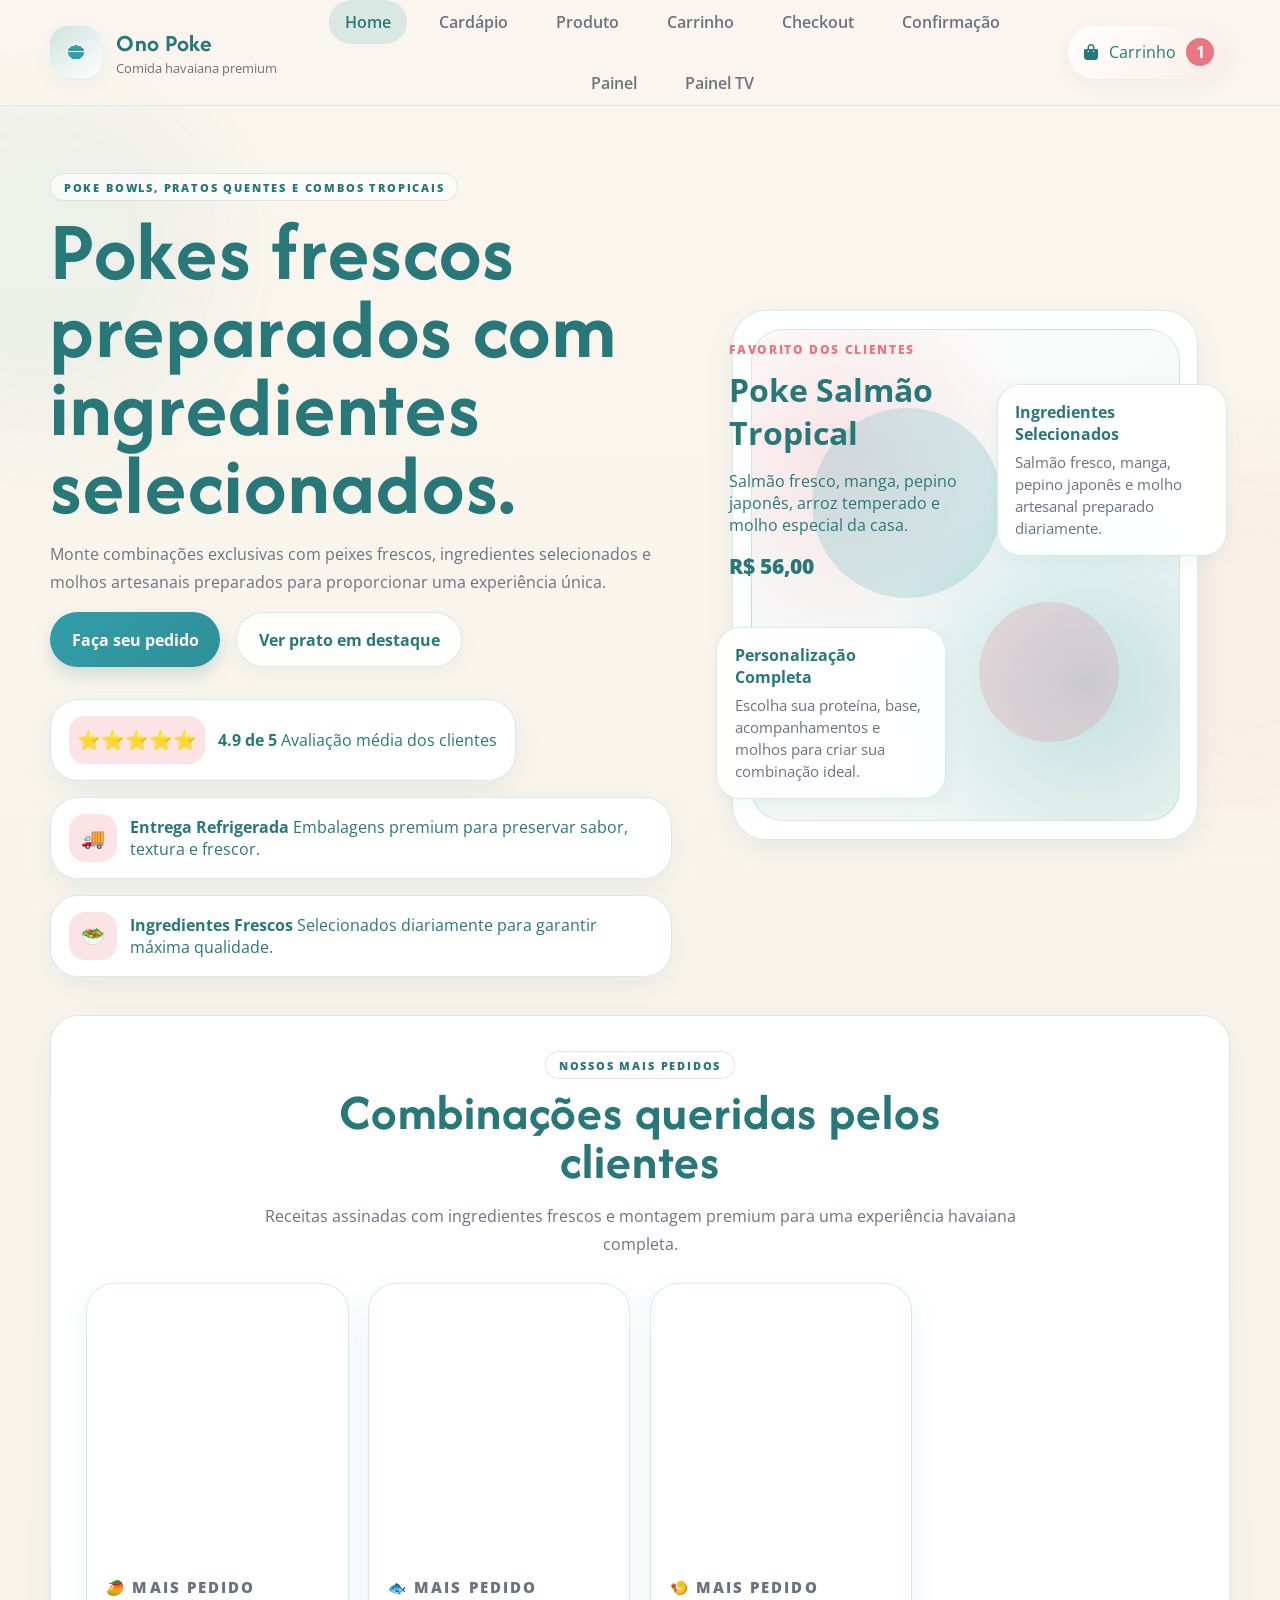
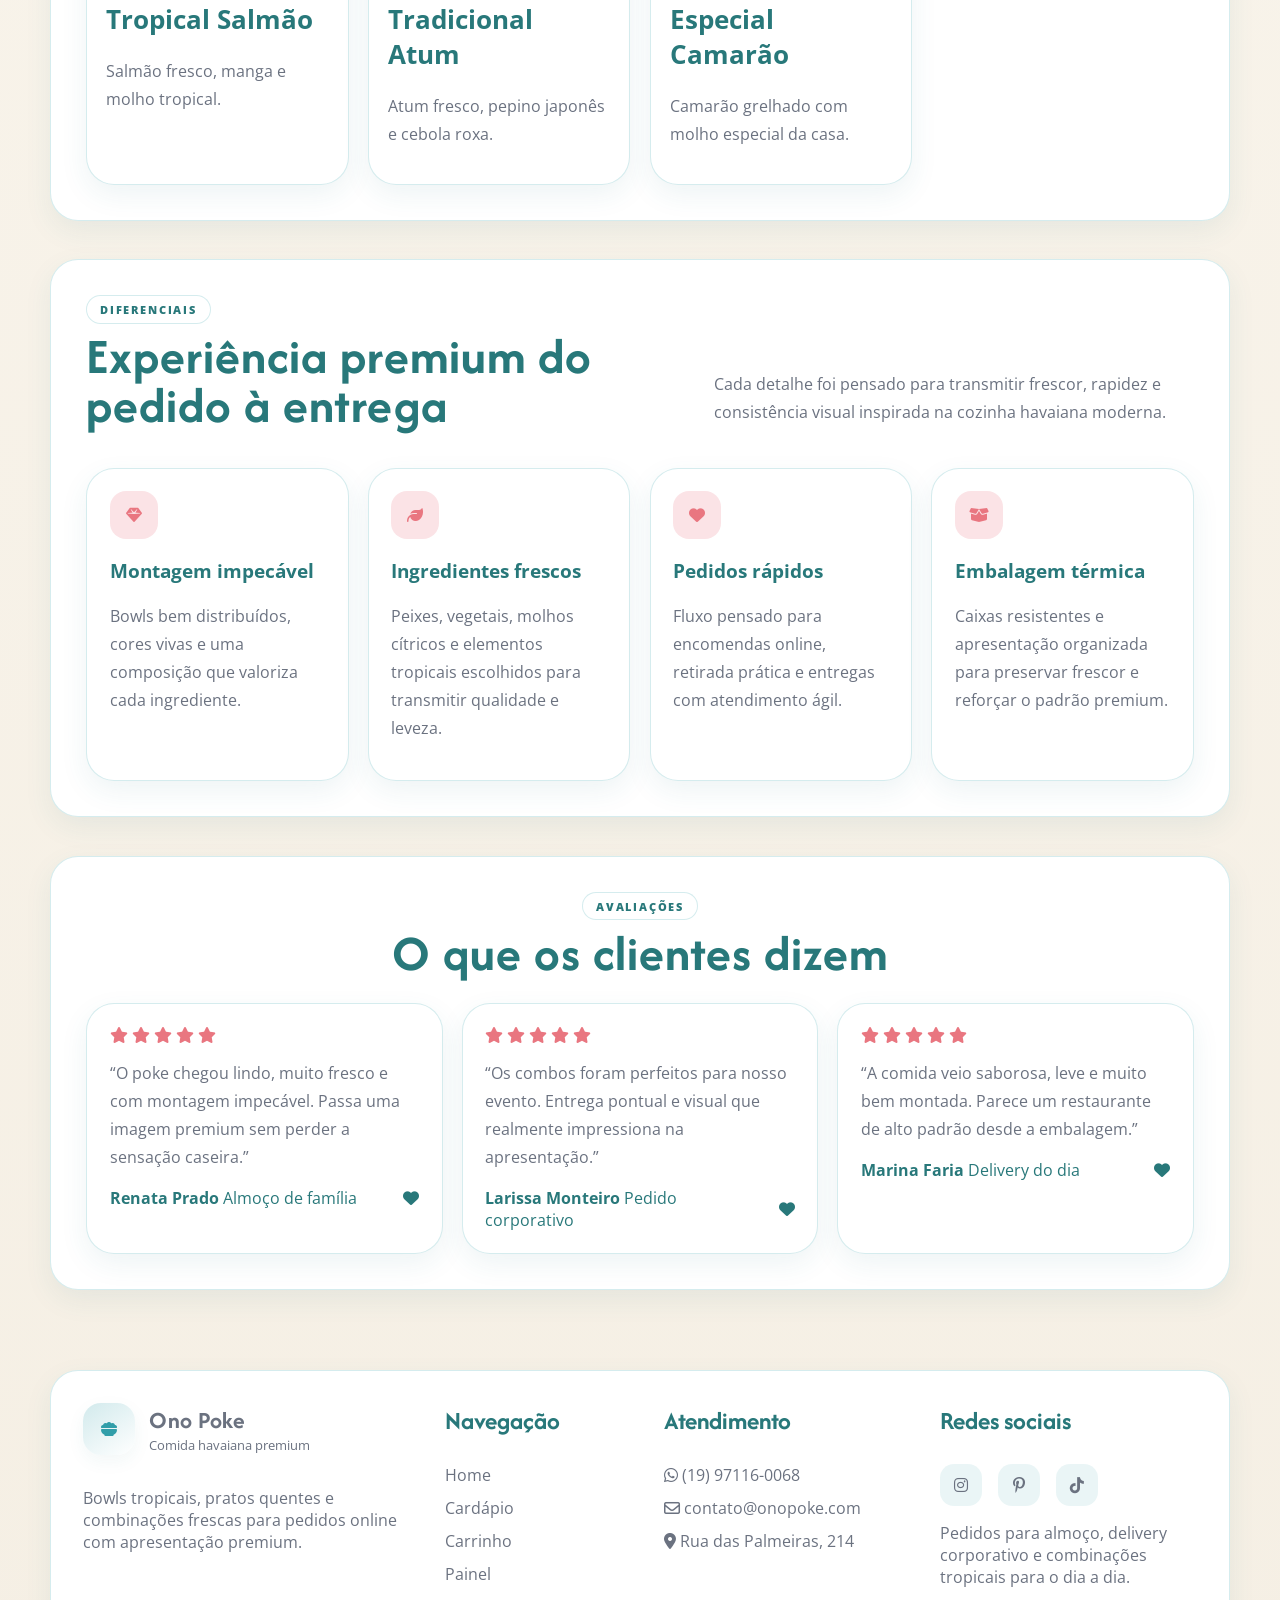
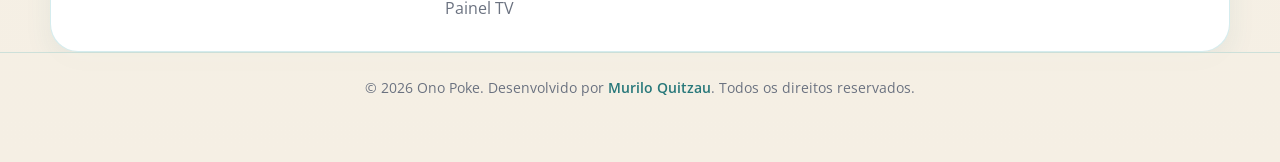
==== commit 1c02ee31: "Adiciona painel de TV para exibição de pedidos em destaque e próximos na fila, com atualização autom" ====
--- a/index.html
+++ b/index.html
@@ -39,6 +39,7 @@
         <a href="#checkout" data-nav="checkout">Checkout</a>
         <a href="#confirmation" data-nav="confirmation">Confirmação</a>
         <a href="#admin" data-nav="admin">Painel</a>
+        <a href="#tv" data-nav="tv">Painel TV</a>
       </nav>
 
       <button class="cart-pill" id="cartShortcut" data-nav="cart" aria-label="Abrir carrinho">
@@ -440,6 +441,36 @@
         </div>
       </div>
     </section>
+
+    <section class="view" id="tvView" data-view="tv" aria-labelledby="tvTitle">
+      <div class="container tv-shell">
+        <div class="tv-board">
+          <header class="tv-header">
+            <div class="tv-logo">Ono <span>Poke</span></div>
+            <div class="tv-header-center">Acompanhe seu pedido</div>
+            <div class="tv-clock" id="tvClock">--:--:--</div>
+          </header>
+
+          <div class="tv-layout">
+            <div class="tv-col-main" id="tvColMain">
+              <div class="tv-empty-state">
+                <div class="icon-big">🍽️</div>
+                <p>Aguardando pedidos...</p>
+              </div>
+            </div>
+
+            <div class="tv-col-next">
+              <div class="tv-col-next-header">
+                <h2 id="tvTitle">Próximos na fila</h2>
+              </div>
+              <div class="tv-next-list" id="tvNextList"></div>
+            </div>
+          </div>
+
+          <div class="tv-ready-banner" id="tvReadyBanner">✅ &nbsp; Pedido pronto! Retire no balcão.</div>
+        </div>
+      </div>
+    </section>
   </main>
 
   <footer class="site-footer">
@@ -461,6 +492,7 @@
           <li><a href="#menu" data-nav="menu">Cardápio</a></li>
           <li><a href="#cart" data-nav="cart">Carrinho</a></li>
           <li><a href="#admin" data-nav="admin">Painel</a></li>
+          <li><a href="#tv" data-nav="tv">Painel TV</a></li>
         </ul>
       </div>
       <div>
--- a/style.css
+++ b/style.css
@@ -12,14 +12,14 @@
   --soft: #E4DFCF;
 
   --surface-strong: #ffffff;
-  --surface-soft: #f7f2e8;
-  --line: rgba(49, 158, 169, 0.24);
-  --line-strong: rgba(49, 158, 169, 0.36);
+  --surface-soft: #fbf8f1;
+  --line: rgba(49, 158, 169, 0.2);
+  --line-strong: rgba(49, 158, 169, 0.3);
   --primary-strong: #28787A;
   --accent-soft: rgba(233, 118, 128, 0.2);
-  --shadow: 0 24px 56px rgba(40, 120, 122, 0.14);
-  --shadow-soft: 0 14px 28px rgba(40, 120, 122, 0.12);
-  --radius-xl: 34px;
+  --shadow: 0 10px 28px rgba(40, 120, 122, 0.08);
+  --shadow-soft: 0 6px 18px rgba(40, 120, 122, 0.06);
+  --radius-xl: 28px;
   --radius-lg: 24px;
   --radius-md: 18px;
   --radius-sm: 14px;
@@ -41,10 +41,7 @@
   margin: 0;
   font-family: var(--font-text);
   color: var(--text);
-  background:
-    radial-gradient(circle at 10% 8%, rgba(49, 158, 169, 0.24), transparent 35%),
-    radial-gradient(circle at 88% 16%, rgba(233, 118, 128, 0.2), transparent 30%),
-    linear-gradient(180deg, #f7f1e6 0%, #fdfbf6 52%, #f5efe4 100%);
+  background: linear-gradient(180deg, #faf6ee 0%, #f5efe4 100%);
   min-height: 100vh;
 }
 
@@ -100,8 +97,8 @@
   height: 360px;
   border-radius: 50%;
   pointer-events: none;
-  filter: blur(20px);
-  opacity: 0.55;
+  filter: blur(42px);
+  opacity: 0.22;
   z-index: 0;
 }
 
@@ -128,8 +125,8 @@
   position: sticky;
   top: 0;
   z-index: 50;
-  backdrop-filter: blur(18px);
-  background: rgba(245, 239, 228, 0.84);
+  backdrop-filter: blur(8px);
+  background: rgba(250, 246, 238, 0.9);
   border-bottom: 1px solid rgba(49, 158, 169, 0.15);
 }
 
@@ -333,13 +330,13 @@
 }
 
 .btn:hover {
-  transform: translateY(-2px);
+  transform: translateY(-1px);
 }
 
 .btn-primary {
   color: #fff;
-  background: linear-gradient(135deg, var(--primary), var(--secondary));
-  box-shadow: 0 18px 32px rgba(40, 120, 122, 0.24);
+  background: linear-gradient(135deg, var(--primary), #2f8f98);
+  box-shadow: 0 8px 18px rgba(40, 120, 122, 0.2);
 }
 
 .btn-secondary {
@@ -384,9 +381,9 @@
 .product-info-panel,
 .section-shell {
   background: var(--surface);
-  border: 1px solid rgba(255, 255, 255, 0.55);
+  border: 1px solid var(--line);
   box-shadow: var(--shadow);
-  backdrop-filter: blur(18px);
+  backdrop-filter: none;
 }
 
 .badge-card,
@@ -410,6 +407,11 @@
   align-items: center;
   gap: 0.85rem;
   padding: 1rem 1.1rem;
+  min-width: 0;
+}
+
+.badge-card > div {
+  min-width: 0;
 }
 
 .badge-card i,
@@ -433,11 +435,15 @@
   border-radius: 16px;
   background: var(--accent-soft);
   font-size: 1.2rem;
+  line-height: 1;
+  padding: 0 0.5rem;
+  white-space: nowrap;
+  flex: 0 0 auto;
 }
 
 .hero-visual {
   position: relative;
-  min-height: 620px;
+  min-height: 560px;
   display: grid;
   place-items: center;
 }
@@ -445,7 +451,7 @@
 .hero-card-main {
   position: absolute;
   top: 1.4rem;
-  left: 0;
+  left: 0.3rem;
   width: min(280px, 48vw);
   padding: 1.5rem;
   z-index: 2;
@@ -478,8 +484,9 @@
   width: min(500px, 88%);
   aspect-ratio: 0.88;
   padding: 1.1rem;
-  border-radius: 42px;
-  background: linear-gradient(160deg, rgba(255, 255, 255, 0.96), rgba(228, 223, 207, 0.62));
+  border-radius: 34px;
+  background: #ffffff;
+  border: 1px solid var(--line);
   box-shadow: var(--shadow);
 }
 
@@ -494,12 +501,49 @@
   background-position: center;
 }
 
+.hero-photo {
+  position: relative;
+  overflow: hidden;
+  background:
+    radial-gradient(circle at 20% 25%, rgba(233, 118, 128, 0.18), transparent 40%),
+    radial-gradient(circle at 78% 72%, rgba(49, 158, 169, 0.24), transparent 42%),
+    linear-gradient(145deg, #ffffff 0%, #f3f8f7 55%, #eef4ef 100%);
+  border: 1px solid rgba(49, 158, 169, 0.18);
+}
+
+.hero-photo::before,
+.hero-photo::after {
+  content: "";
+  position: absolute;
+  border-radius: 999px;
+  filter: blur(0.4px);
+  animation: floaty 7s ease-in-out infinite;
+}
+
+.hero-photo::before {
+  width: 190px;
+  height: 190px;
+  left: 14%;
+  top: 16%;
+  background: rgba(49, 158, 169, 0.18);
+}
+
+.hero-photo::after {
+  width: 140px;
+  height: 140px;
+  right: 14%;
+  bottom: 16%;
+  background: rgba(233, 118, 128, 0.2);
+  animation-delay: 0.8s;
+}
+
 .floating-note {
   position: absolute;
   max-width: 230px;
   padding: 1rem 1.1rem;
   border-radius: var(--radius-lg);
-  background: rgba(255, 255, 255, 0.85);
+  background: rgba(255, 255, 255, 0.95);
+  border: 1px solid var(--line);
   box-shadow: var(--shadow-soft);
 }
 
@@ -538,8 +582,8 @@
 }
 
 .section-shell {
-  margin-top: 2rem;
-  padding: 2rem;
+  margin-top: 2.4rem;
+  padding: 2.2rem;
 }
 
 .section-heading {
@@ -614,7 +658,7 @@
 }
 
 .product-card:hover .product-image {
-  transform: scale(1.05);
+  transform: scale(1.02);
 }
 
 .product-card-content {
@@ -1172,15 +1216,16 @@
   gap: 1.2rem;
   padding: 2rem;
   border-radius: var(--radius-xl);
-  background: linear-gradient(145deg, #28787A, #319EA9);
-  color: rgba(255, 255, 255, 0.94);
+  background: #ffffff;
+  border: 1px solid var(--line);
+  color: var(--text);
   box-shadow: var(--shadow);
 }
 
 .footer-grid p,
 .footer-grid li,
 .footer-grid a {
-  color: rgba(255, 248, 244, 0.76);
+  color: var(--muted);
 }
 
 .footer-grid h3 {
@@ -1207,7 +1252,7 @@
   display: inline-grid;
   place-items: center;
   border-radius: 14px;
-  background: rgba(255, 255, 255, 0.08);
+  background: rgba(49, 158, 169, 0.1);
 }
 
 .empty-state {
@@ -1218,6 +1263,290 @@
   color: var(--muted);
 }
 
+.tv-shell {
+  padding: 0;
+  border: 0;
+  box-shadow: none;
+  background: transparent;
+}
+
+.tv-board {
+  background: linear-gradient(180deg, var(--surface-soft) 0%, #f8f2e7 100%);
+  color: var(--text);
+  border: 1px solid var(--line);
+  border-radius: var(--radius-xl);
+  overflow: hidden;
+  min-height: 78vh;
+}
+
+.tv-header {
+  display: flex;
+  align-items: center;
+  justify-content: space-between;
+  padding: 18px 32px;
+  background: rgba(255, 255, 255, 0.86);
+  border-bottom: 1px solid var(--line);
+}
+
+.tv-logo {
+  font-family: var(--font-display);
+  font-size: 1.45rem;
+  font-weight: 800;
+  color: var(--primary-strong);
+  letter-spacing: -0.02em;
+}
+
+.tv-logo span {
+  color: var(--accent);
+}
+
+.tv-header-center {
+  font-size: 0.9rem;
+  font-weight: 700;
+  color: var(--muted);
+  text-transform: uppercase;
+  letter-spacing: 0.18em;
+}
+
+.tv-clock {
+  font-family: var(--font-display);
+  font-size: 1.7rem;
+  font-weight: 800;
+  color: var(--primary-strong);
+  letter-spacing: 0.08em;
+}
+
+.tv-layout {
+  display: grid;
+  grid-template-columns: 1fr 360px;
+  min-height: calc(78vh - 79px);
+}
+
+.tv-col-main {
+  padding: 42px 48px;
+  border-right: 1px solid var(--line);
+  position: relative;
+  display: flex;
+  flex-direction: column;
+  justify-content: center;
+  overflow: hidden;
+}
+
+.tv-col-main::before {
+  content: "";
+  position: absolute;
+  top: -120px;
+  left: -120px;
+  width: 460px;
+  height: 460px;
+  background: radial-gradient(circle, rgba(49, 158, 169, 0.12) 0%, transparent 70%);
+  pointer-events: none;
+}
+
+.tv-label-call {
+  font-size: 0.8rem;
+  font-weight: 700;
+  text-transform: uppercase;
+  letter-spacing: 0.2em;
+  color: var(--accent);
+  margin-bottom: 14px;
+}
+
+.tv-order-number {
+  font-size: clamp(4rem, 11vw, 8.2rem);
+  font-weight: 900;
+  color: var(--primary-strong);
+  line-height: 1;
+  margin-bottom: 12px;
+}
+
+.tv-customer {
+  font-size: clamp(1.8rem, 4.2vw, 3.2rem);
+  font-weight: 800;
+  line-height: 1.1;
+  margin-bottom: 24px;
+}
+
+.tv-divider {
+  width: 64px;
+  height: 3px;
+  border-radius: 999px;
+  background: linear-gradient(90deg, var(--primary-strong), var(--accent));
+  margin-bottom: 24px;
+}
+
+.tv-items-highlight {
+  display: grid;
+  gap: 10px;
+}
+
+.tv-item-highlight {
+  display: flex;
+  align-items: center;
+  gap: 14px;
+  font-size: clamp(1rem, 1.9vw, 1.26rem);
+  font-weight: 600;
+}
+
+.tv-item-highlight .qty {
+  font-size: 0.92em;
+  color: var(--primary-strong);
+  background: rgba(49, 158, 169, 0.14);
+  border: 1px solid rgba(49, 158, 169, 0.28);
+  border-radius: 8px;
+  padding: 2px 10px;
+  min-width: 46px;
+  text-align: center;
+  flex: 0 0 auto;
+}
+
+.tv-origin-badge {
+  display: inline-flex;
+  align-items: center;
+  gap: 6px;
+  margin-top: 22px;
+  width: fit-content;
+  padding: 5px 14px;
+  border-radius: 999px;
+  font-size: 0.78rem;
+  font-weight: 700;
+  text-transform: uppercase;
+  letter-spacing: 0.06em;
+}
+
+.tv-origin-badge.local {
+  color: var(--primary-strong);
+  border: 1px solid rgba(49, 158, 169, 0.3);
+  background: rgba(49, 158, 169, 0.12);
+}
+
+.tv-origin-badge.online {
+  color: var(--accent);
+  border: 1px solid rgba(233, 118, 128, 0.3);
+  background: rgba(233, 118, 128, 0.12);
+}
+
+.tv-empty-state {
+  text-align: center;
+  color: var(--muted);
+}
+
+.tv-empty-state .icon-big {
+  font-size: 5rem;
+  margin-bottom: 14px;
+}
+
+.tv-empty-state p {
+  font-size: 1.2rem;
+}
+
+.tv-col-next {
+  display: flex;
+  flex-direction: column;
+  overflow: hidden;
+}
+
+.tv-col-next-header {
+  padding: 22px 22px 16px;
+  border-bottom: 1px solid var(--line);
+}
+
+.tv-col-next-header h2 {
+  margin: 0;
+  font-size: 0.72rem;
+  font-weight: 700;
+  color: var(--muted);
+  text-transform: uppercase;
+  letter-spacing: 0.24em;
+}
+
+.tv-next-list {
+  flex: 1;
+  overflow-y: auto;
+  padding: 10px 0;
+  scrollbar-width: none;
+}
+
+.tv-next-list::-webkit-scrollbar {
+  display: none;
+}
+
+.tv-next-item {
+  display: flex;
+  align-items: center;
+  gap: 14px;
+  padding: 14px 22px;
+  border-bottom: 1px solid var(--line);
+}
+
+.tv-next-item:last-child {
+  border-bottom: 0;
+}
+
+.tv-next-number {
+  font-size: 1rem;
+  font-weight: 800;
+  color: var(--primary-strong);
+  min-width: 60px;
+}
+
+.tv-next-info {
+  flex: 1;
+  min-width: 0;
+}
+
+.tv-next-name {
+  font-size: 0.93rem;
+  font-weight: 700;
+  margin-bottom: 3px;
+}
+
+.tv-next-items {
+  font-size: 0.75rem;
+  color: var(--muted);
+  white-space: nowrap;
+  overflow: hidden;
+  text-overflow: ellipsis;
+}
+
+.tv-next-status {
+  font-size: 0.64rem;
+  font-weight: 700;
+  text-transform: uppercase;
+  padding: 3px 9px;
+  border-radius: 999px;
+}
+
+.tv-next-status.aguardando {
+  background: rgba(233, 118, 128, 0.14);
+  color: var(--accent);
+}
+
+.tv-next-status.preparo {
+  background: rgba(49, 158, 169, 0.14);
+  color: var(--primary-strong);
+}
+
+.tv-ready-banner {
+  display: none;
+  position: fixed;
+  left: 1.5rem;
+  right: 1.5rem;
+  bottom: 1.5rem;
+  z-index: 70;
+  text-align: center;
+  padding: 16px;
+  border-radius: 14px;
+  background: linear-gradient(135deg, var(--primary), var(--primary-strong));
+  color: #ffffff;
+  font-size: 1.25rem;
+  font-weight: 800;
+}
+
+.tv-ready-banner.show {
+  display: block;
+}
+
 .reveal {
   opacity: 0;
   transform: translateY(18px);
@@ -1247,6 +1576,16 @@
   to {
     opacity: 1;
     transform: translateY(0);
+  }
+}
+
+@keyframes floaty {
+  0%,
+  100% {
+    transform: translateY(0px);
+  }
+  50% {
+    transform: translateY(-10px);
   }
 }
 
@@ -1274,6 +1613,15 @@
 
   .summary-sticky {
     position: static;
+  }
+
+  .tv-layout {
+    grid-template-columns: 1fr;
+  }
+
+  .tv-col-main {
+    border-right: 0;
+    border-bottom: 1px solid var(--line);
   }
 }
 
@@ -1368,11 +1716,31 @@
   .cart-item {
     grid-template-columns: 1fr;
   }
+
+  .tv-header {
+    padding: 14px 18px;
+    gap: 0.8rem;
+  }
+
+  .tv-header-center {
+    display: none;
+  }
+
+  .tv-col-main {
+    padding: 1.4rem;
+  }
 }
 
 @media (max-width: 520px) {
   .container {
     width: min(calc(100% - 1rem), var(--container));
+  }
+
+  .badge-emoji {
+    min-width: 44px;
+    height: 44px;
+    font-size: 1rem;
+    padding: 0 0.4rem;
   }
 
   .brand-copy small {
@@ -1396,6 +1764,21 @@
 
   .footer-copyright {
     font-size: 0.75rem;
+  }
+
+  .tv-board {
+    border-radius: var(--radius-md);
+  }
+
+  .tv-next-item {
+    padding: 12px 14px;
+  }
+
+  .tv-ready-banner {
+    left: 0.8rem;
+    right: 0.8rem;
+    bottom: 0.8rem;
+    font-size: 1rem;
   }
 }
 
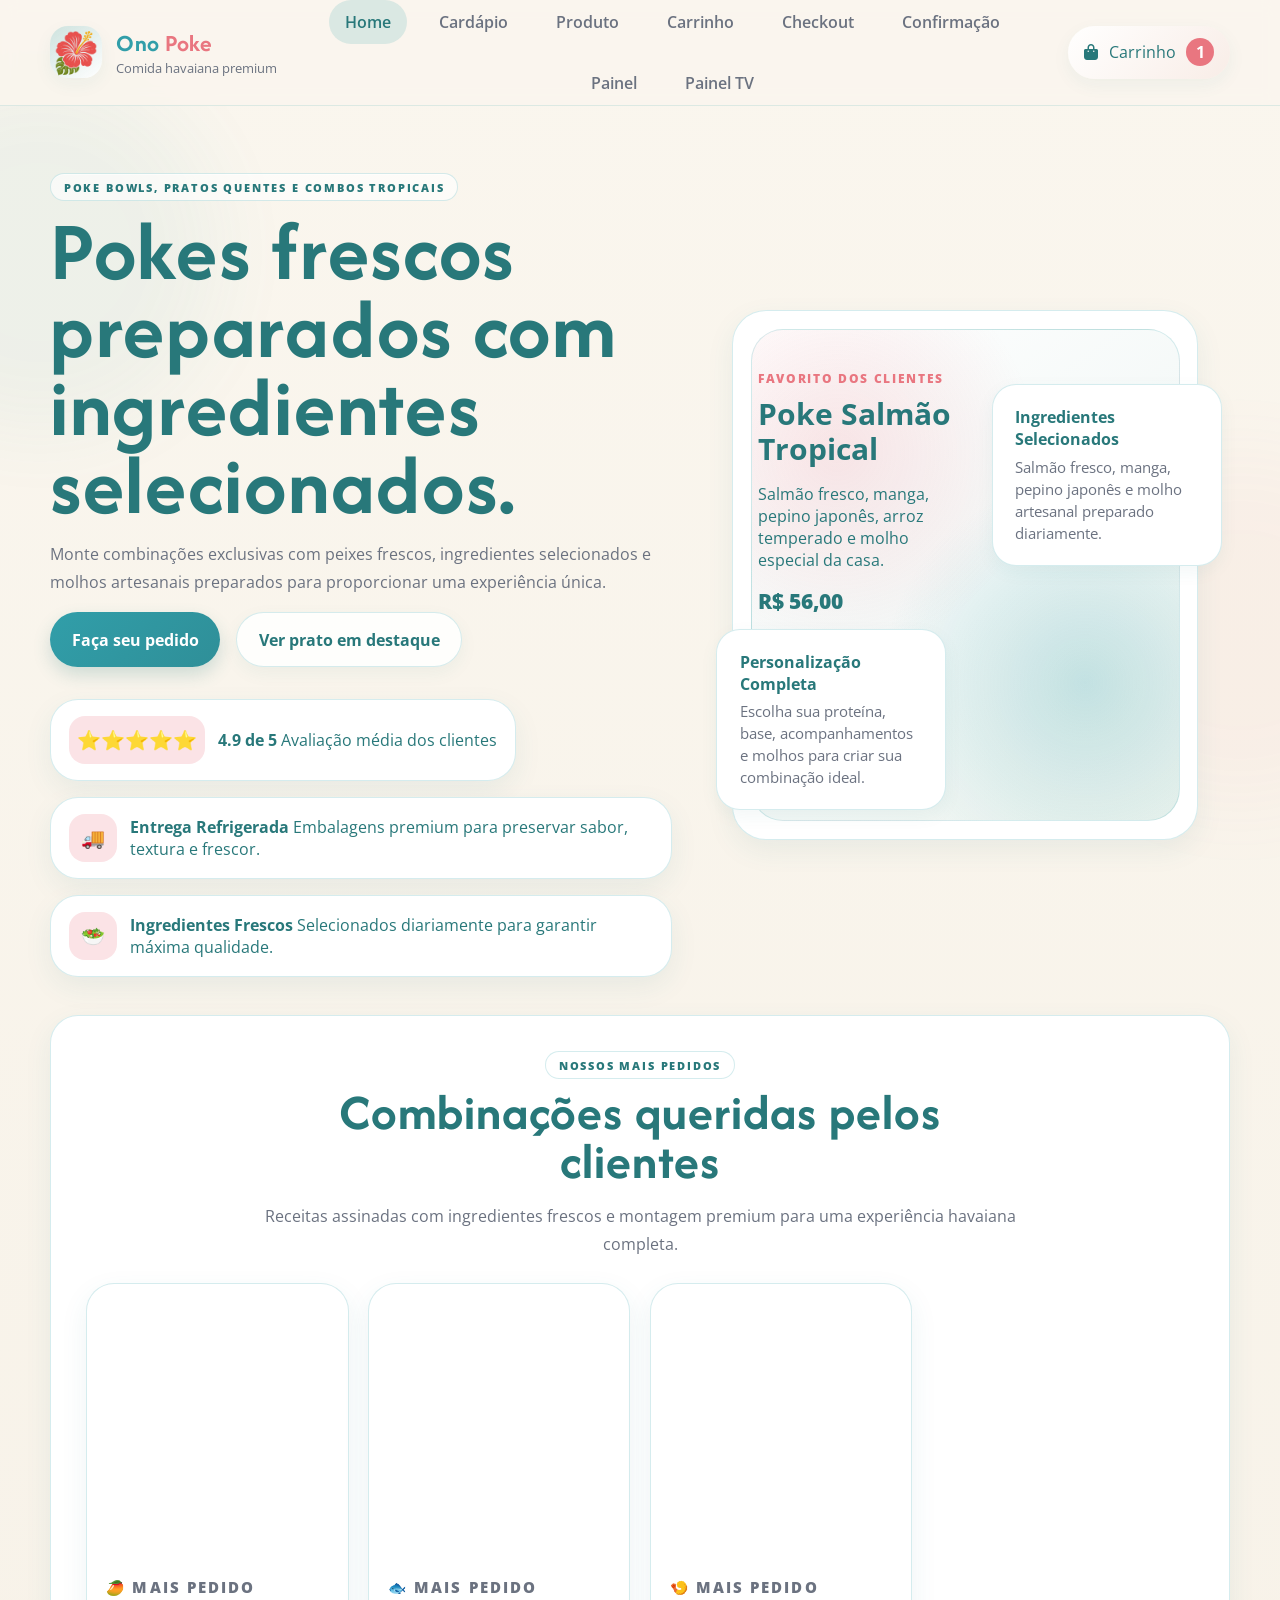
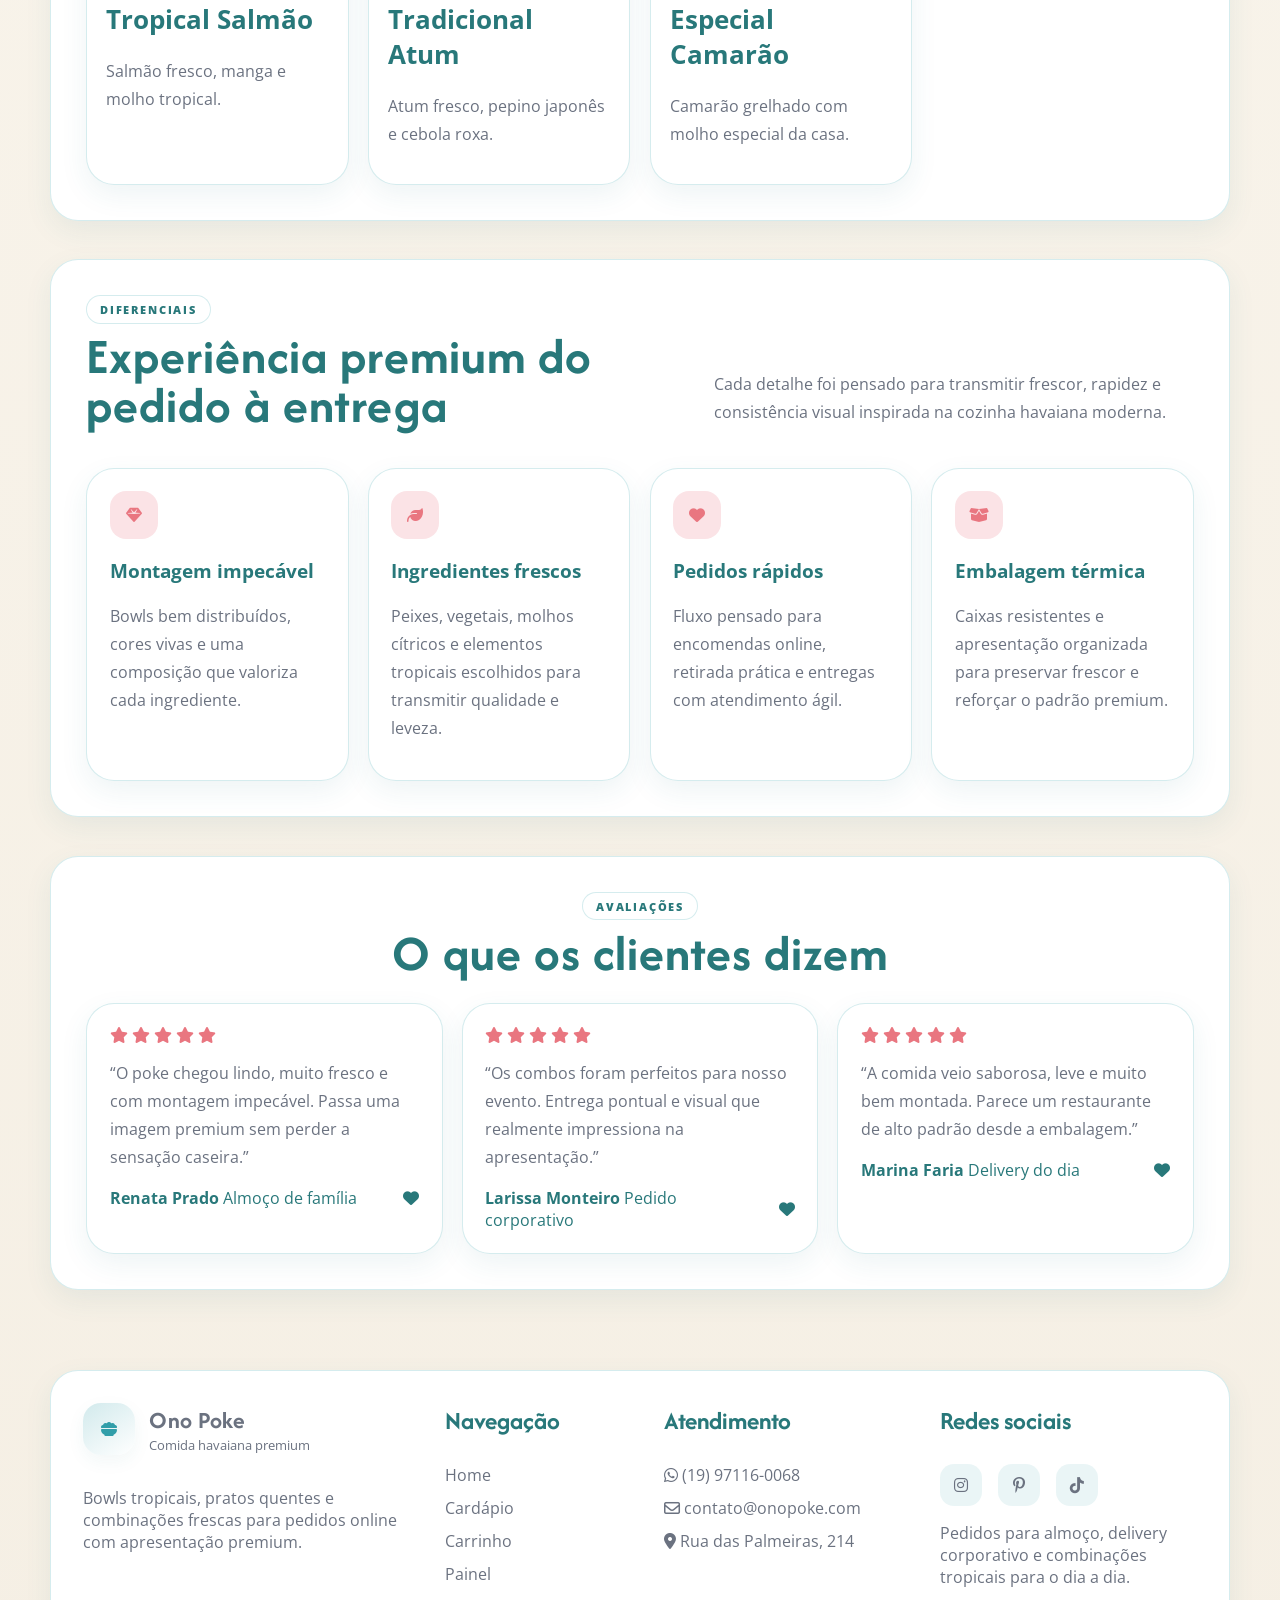
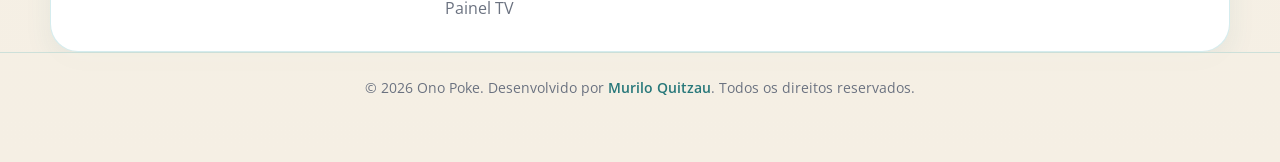
==== commit f7386eb0: "atualização logo da pagina" ====
--- a/index.html
+++ b/index.html
@@ -5,6 +5,7 @@
   <meta name="viewport" content="width=device-width, initial-scale=1.0">
   <title>Ono Poke | Comida Havaiana Premium</title>
   <meta name="description" content="Protótipo visual premium para um restaurante de comida havaiana com poke bowls, pratos quentes e combos tropicais.">
+  <link rel="icon" type="image/png" href="img/hibisco.png">
   <link rel="preconnect" href="https://fonts.googleapis.com">
   <link rel="preconnect" href="https://fonts.gstatic.com" crossorigin>
   <link href="https://fonts.googleapis.com/css2?family=Afacad+Flux:wght@400;500;600;700&family=Open+Sans:wght@400;500;600;700;800&display=swap" rel="stylesheet">
@@ -24,9 +25,9 @@
       </button>
 
       <a href="#home" class="brand" data-nav="home" aria-label="Ono Poke">
-        <span class="brand-mark"><i class="fa-solid fa-bowl-food"></i></span>
+        <span class="brand-mark"><img src="img/hibisco.png" alt="Ono Poke" style="width: 100%; height: 100%; object-fit: contain;"></span>
         <span class="brand-copy">
-          <strong>Ono Poke</strong>
+          <strong><span style="color: var(--primary);">Ono</span> <span style="color: var(--accent);">Poke</span></strong>
           <small>Comida havaiana premium</small>
         </span>
       </a>
--- a/style.css
+++ b/style.css
@@ -452,14 +452,15 @@
   position: absolute;
   top: 1.4rem;
   left: 0.3rem;
-  width: min(280px, 48vw);
-  padding: 1.5rem;
+  width: min(320px, 55vw);
+  padding: 3.3rem;
   z-index: 2;
 }
 
 .hero-card-main h2 {
-  margin: 0.65rem 0 0.4rem;
-  font-size: 2rem;
+  margin: 0.6rem 0 0.5rem;
+  font-size: 1.85rem;
+  line-height: 1.2;
 }
 
 .hero-card-label,
@@ -513,38 +514,18 @@
 
 .hero-photo::before,
 .hero-photo::after {
-  content: "";
-  position: absolute;
-  border-radius: 999px;
-  filter: blur(0.4px);
-  animation: floaty 7s ease-in-out infinite;
-}
-
-.hero-photo::before {
-  width: 190px;
-  height: 190px;
-  left: 14%;
-  top: 16%;
-  background: rgba(49, 158, 169, 0.18);
-}
-
-.hero-photo::after {
-  width: 140px;
-  height: 140px;
-  right: 14%;
-  bottom: 16%;
-  background: rgba(233, 118, 128, 0.2);
-  animation-delay: 0.8s;
+  display: none;
 }
 
 .floating-note {
   position: absolute;
   max-width: 230px;
-  padding: 1rem 1.1rem;
+  padding: 1.3rem 1.4rem;
   border-radius: var(--radius-lg);
-  background: rgba(255, 255, 255, 0.95);
+  background: #ffffff;
   border: 1px solid var(--line);
   box-shadow: var(--shadow-soft);
+  text-align: left;
 }
 
 .floating-note strong,
@@ -572,13 +553,13 @@
 }
 
 .floating-note-top {
-  right: 0.2rem;
+  right: 0.5rem;
   top: 16%;
 }
 
 .floating-note-bottom {
   left: 1rem;
-  bottom: 10%;
+  bottom: 8%;
 }
 
 .section-shell {
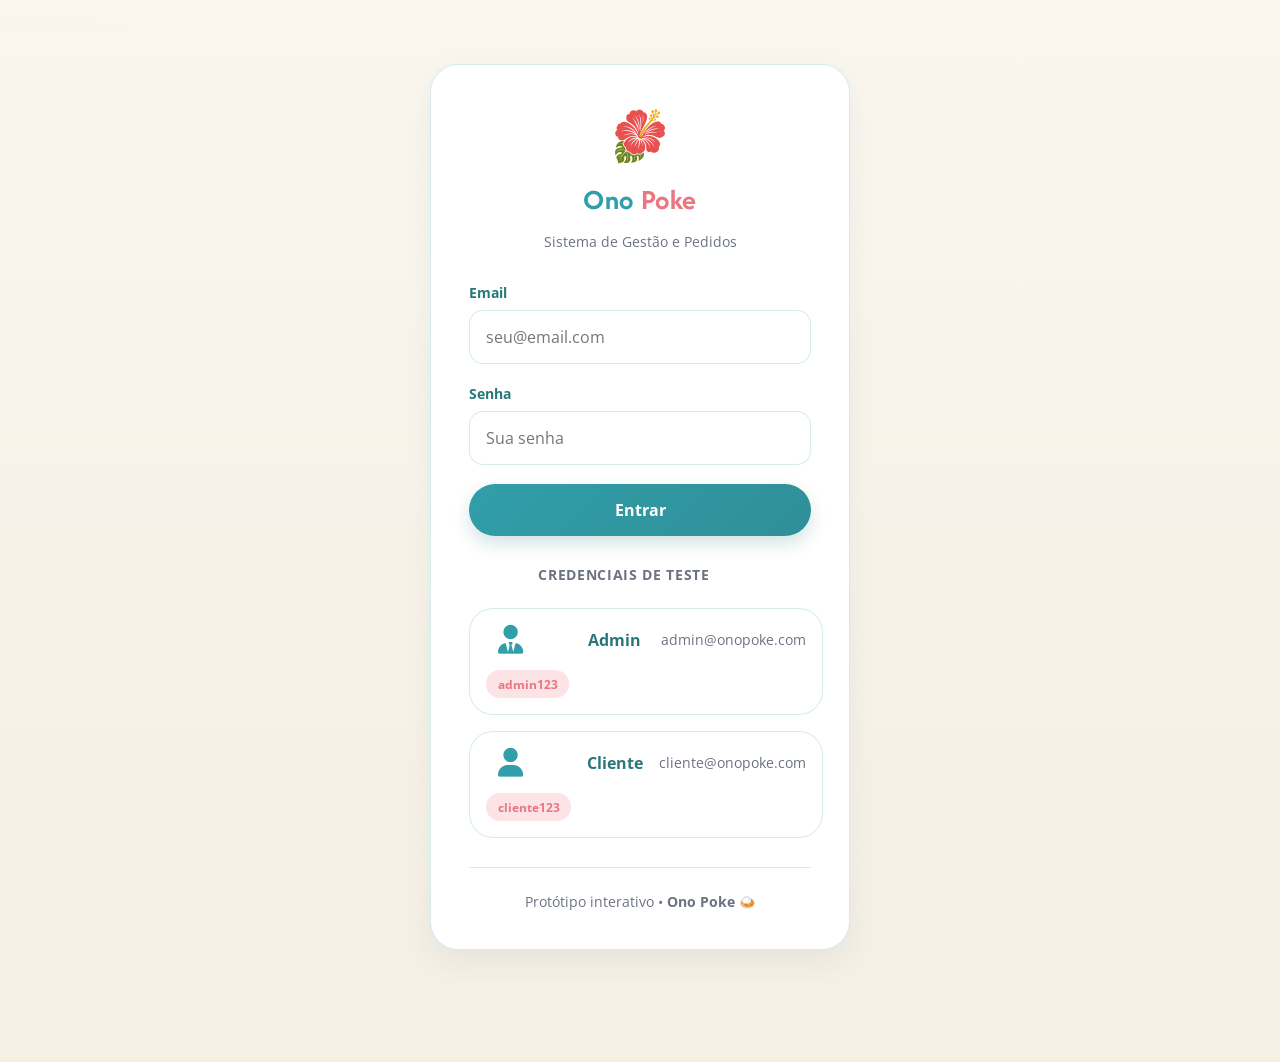
==== commit 68573d67: "Implement login system with role-based admin/customer interface - Add authentication system with dem" ====
--- a/index.html
+++ b/index.html
@@ -16,7 +16,8 @@
   <div class="page-glow page-glow-left"></div>
   <div class="page-glow page-glow-right"></div>
 
-  <header class="site-header" id="siteHeader">
+  <!-- HEADER PRINCIPAL -->
+  <header class="site-header" id="siteHeader" style="display: none;">
     <div class="container header-inner">
       <button class="menu-toggle" id="menuToggle" aria-label="Abrir menu">
         <span></span>
@@ -32,6 +33,7 @@
         </span>
       </a>
 
+      <!-- NAVEGAÇÃO CLIENTE -->
       <nav class="main-nav" id="mainNav" aria-label="Principal">
         <a href="#home" data-nav="home">Home</a>
         <a href="#menu" data-nav="menu">Cardápio</a>
@@ -39,20 +41,110 @@
         <a href="#cart" data-nav="cart">Carrinho</a>
         <a href="#checkout" data-nav="checkout">Checkout</a>
         <a href="#confirmation" data-nav="confirmation">Confirmação</a>
-        <a href="#admin" data-nav="admin">Painel</a>
-        <a href="#tv" data-nav="tv">Painel TV</a>
       </nav>
 
-      <button class="cart-pill" id="cartShortcut" data-nav="cart" aria-label="Abrir carrinho">
-        <i class="fa-solid fa-bag-shopping"></i>
-        <span>Carrinho</span>
-        <strong id="cartCount">0</strong>
-      </button>
+      <!-- NAVEGAÇÃO ADMIN (oculta inicialmente) -->
+      <nav class="main-nav" id="mainNavAdmin" aria-label="Administrativo" style="display: none;">
+        <a href="#dashboard" data-nav="dashboard">Dashboard</a>
+        <a href="#orders" data-nav="orders">Pedidos</a>
+        <a href="#financial" data-nav="financial">Financeiro</a>
+        <a href="#reports" data-nav="reports">Relatórios</a>
+        <a href="#customers" data-nav="customers">Clientes</a>
+        <a href="#products" data-nav="products">Produtos</a>
+      </nav>
+
+      <!-- ELEMENTOS DO HEADER -->
+      <div class="header-right">
+        <button class="cart-pill" id="cartShortcut" data-nav="cart" aria-label="Abrir carrinho">
+          <i class="fa-solid fa-bag-shopping"></i>
+          <span>Carrinho</span>
+          <strong id="cartCount">0</strong>
+        </button>
+
+        <button class="btn-header-icon" id="tvPanelButton" data-nav="tv" title="Painel TV" style="display: none;">
+          <i class="fa-solid fa-tv"></i>
+        </button>
+
+        <div class="user-menu-wrapper" id="userMenuWrapper" style="display: none;">
+          <button class="user-menu-toggle" id="userMenuToggle">
+            <span class="user-avatar" id="userAvatar">👤</span>
+            <span class="user-name" id="userName">Usuário</span>
+            <i class="fa-solid fa-chevron-down"></i>
+          </button>
+          <div class="user-menu-dropdown" id="userMenuDropdown">
+            <div class="user-menu-header">
+              <span class="user-avatar-large" id="userAvatarLarge">👤</span>
+              <div>
+                <strong id="userNameDropdown">Usuário</strong>
+                <small id="userRoleDropdown">Cliente</small>
+              </div>
+            </div>
+            <hr>
+            <a href="#" id="logoutButton">
+              <i class="fa-solid fa-sign-out-alt"></i> Sair
+            </a>
+          </div>
+        </div>
+      </div>
     </div>
   </header>
 
   <main>
-    <section class="view is-active" id="homeView" data-view="home" aria-labelledby="homeTitle">
+    <!-- PÁGINA DE LOGIN -->
+    <section class="view is-active" id="loginView" data-view="login" aria-labelledby="loginTitle">
+      <div class="login-wrapper">
+        <div class="login-card">
+          <div class="login-header">
+            <div class="login-brand">
+              <img src="img/hibisco.png" alt="Ono Poke" class="login-logo">
+              <h1><span style="color: var(--primary);">Ono</span> <span style="color: var(--accent);">Poke</span></h1>
+              <p>Sistema de Gestão e Pedidos</p>
+            </div>
+          </div>
+
+          <form id="loginForm" class="login-form">
+            <div class="form-group">
+              <label for="loginEmail">Email</label>
+              <input type="email" id="loginEmail" name="email" placeholder="seu@email.com" required>
+            </div>
+
+            <div class="form-group">
+              <label for="loginPassword">Senha</label>
+              <input type="password" id="loginPassword" name="password" placeholder="Sua senha" required>
+            </div>
+
+            <button type="submit" class="btn btn-primary btn-block">Entrar</button>
+
+            <div id="loginError" class="login-error" style="display: none;"></div>
+          </form>
+
+          <div class="login-divider">Credenciais de teste</div>
+
+          <div class="login-demo-cards">
+            <button type="button" class="login-demo-card" data-demo="admin">
+              <i class="fa-solid fa-user-tie"></i>
+              <strong>Admin</strong>
+              <small>admin@onopoke.com</small>
+              <span class="demo-label">admin123</span>
+            </button>
+
+            <button type="button" class="login-demo-card" data-demo="customer">
+              <i class="fa-solid fa-user"></i>
+              <strong>Cliente</strong>
+              <small>cliente@onopoke.com</small>
+              <span class="demo-label">cliente123</span>
+            </button>
+          </div>
+
+          <div class="login-footer">
+            <p>Protótipo interativo • <strong>Ono Poke</strong> 🍛</p>
+          </div>
+        </div>
+      </div>
+    </section>
+
+    <!-- HOME - CLIENTE -->
+    <section class="view" id="homeView" data-view="home" aria-labelledby="homeTitle">
       <div class="container hero-grid">
         <div class="hero-copy reveal">
           <span class="eyebrow">Poke bowls, pratos quentes e combos tropicais</span>
@@ -164,6 +256,7 @@
       </div>
     </section>
 
+    <!-- MENU - CLIENTE -->
     <section class="view" id="menuView" data-view="menu" aria-labelledby="menuTitle">
       <div class="container section-shell">
         <div class="section-heading split-heading">
@@ -186,6 +279,7 @@
       </div>
     </section>
 
+    <!-- PRODUTO - CLIENTE -->
     <section class="view" id="productView" data-view="product" aria-labelledby="productTitle">
       <div class="container section-shell product-layout">
         <div class="product-gallery-panel">
@@ -232,6 +326,7 @@
       </div>
     </section>
 
+    <!-- CARRINHO - CLIENTE -->
     <section class="view" id="cartView" data-view="cart" aria-labelledby="cartTitle">
       <div class="container section-shell cart-layout">
         <div class="cart-items-panel">
@@ -265,6 +360,7 @@
       </div>
     </section>
 
+    <!-- CHECKOUT - CLIENTE -->
     <section class="view" id="checkoutView" data-view="checkout" aria-labelledby="checkoutTitle">
       <div class="container section-shell checkout-layout">
         <form class="checkout-form" id="checkoutForm">
@@ -330,6 +426,7 @@
       </div>
     </section>
 
+    <!-- CONFIRMAÇÃO - CLIENTE -->
     <section class="view" id="confirmationView" data-view="confirmation" aria-labelledby="confirmationTitle">
       <div class="container confirmation-wrap section-shell">
         <div class="confirmation-card">
@@ -351,98 +448,7 @@
       </div>
     </section>
 
-    <section class="view" id="adminView" data-view="admin" aria-labelledby="adminTitle">
-      <div class="container section-shell">
-        <div class="section-heading split-heading">
-          <div>
-            <span class="eyebrow">Painel administrativo</span>
-            <h2 id="adminTitle">Demonstração visual para gestão do restaurante</h2>
-          </div>
-          <p>Uma proposta de dashboard elegante para pedidos, estoque visual e acompanhamento comercial.</p>
-        </div>
-
-        <div class="admin-metrics" id="adminMetrics"></div>
-
-        <div class="admin-grid">
-          <article class="admin-card">
-            <div class="admin-card-head">
-              <h3>Pedidos recentes</h3>
-              <span>Atualizado hoje</span>
-            </div>
-            <div id="ordersList" class="orders-list"></div>
-          </article>
-
-          <article class="admin-card">
-            <div class="admin-card-head">
-              <h3>Acompanhamento do cliente</h3>
-              <span>Exibição em tempo real</span>
-            </div>
-            <div id="trackingPanel" class="tracking-panel"></div>
-          </article>
-
-          <article class="admin-card">
-            <div class="admin-card-head">
-              <h3>Cadastro de produtos</h3>
-              <span>Visual demonstrativo</span>
-            </div>
-            <form class="admin-form">
-              <label>
-                Nome do produto
-                <input type="text" value="Poke de Atum Premium">
-              </label>
-              <label>
-                Categoria
-                <select>
-                  <option>Pokes</option>
-                  <option selected>Pratos Quentes</option>
-                  <option>Combos</option>
-                  <option>Sobremesas Tropicais</option>
-                </select>
-              </label>
-              <label>
-                Preço
-                <input type="text" value="R$ 59,00">
-              </label>
-              <label>
-                Descrição
-                <textarea rows="4">Atum fresco, manga, pepino, arroz japonês e molho cítrico com apresentação premium.</textarea>
-              </label>
-              <button type="button" class="btn btn-primary btn-block">Salvar produto</button>
-            </form>
-          </article>
-
-          <article class="admin-card admin-card-wide">
-            <div class="admin-card-head">
-              <h3>Estatísticas rápidas</h3>
-              <span>Últimos 30 dias</span>
-            </div>
-            <div class="stats-bars">
-              <div class="stats-bar-row">
-                <span>Pokes</span>
-                <div class="stats-track"><div class="stats-fill fill-1"></div></div>
-                <strong>78%</strong>
-              </div>
-              <div class="stats-bar-row">
-                <span>Pratos quentes</span>
-                <div class="stats-track"><div class="stats-fill fill-2"></div></div>
-                <strong>61%</strong>
-              </div>
-              <div class="stats-bar-row">
-                <span>Combos</span>
-                <div class="stats-track"><div class="stats-fill fill-3"></div></div>
-                <strong>84%</strong>
-              </div>
-              <div class="stats-bar-row">
-                <span>Sobremesas tropicais</span>
-                <div class="stats-track"><div class="stats-fill fill-4"></div></div>
-                <strong>43%</strong>
-              </div>
-            </div>
-          </article>
-        </div>
-      </div>
-    </section>
-
+    <!-- PAINEL TV -->
     <section class="view" id="tvView" data-view="tv" aria-labelledby="tvTitle">
       <div class="container tv-shell">
         <div class="tv-board">
@@ -472,15 +478,386 @@
         </div>
       </div>
     </section>
+
+    <!-- DASHBOARD ADMIN -->
+    <section class="view" id="dashboardView" data-view="dashboard" aria-labelledby="dashboardTitle">
+      <div class="container section-shell">
+        <div class="section-heading split-heading">
+          <div>
+            <span class="eyebrow">Dashboard</span>
+            <h2 id="dashboardTitle">Visão geral do negócio</h2>
+          </div>
+          <p>Acompanhe os principais indicadores e métricas do seu restaurante em tempo real.</p>
+        </div>
+
+        <div class="admin-metrics" id="dashboardMetrics"></div>
+
+        <div class="admin-grid">
+          <article class="admin-card">
+            <div class="admin-card-head">
+              <h3>Pedidos hoje</h3>
+              <span id="todayDate">Hoje</span>
+            </div>
+            <div class="stats-bars" id="todayOrdersStats"></div>
+          </article>
+
+          <article class="admin-card">
+            <div class="admin-card-head">
+              <h3>Produtos mais vendidos</h3>
+              <span>Últimos 7 dias</span>
+            </div>
+            <div class="stats-bars" id="topProductsStats"></div>
+          </article>
+
+          <article class="admin-card admin-card-wide">
+            <div class="admin-card-head">
+              <h3>Faturamento por canal</h3>
+              <span>Últimos 30 dias</span>
+            </div>
+            <div class="channel-comparison" id="channelComparison"></div>
+          </article>
+
+          <article class="admin-card admin-card-wide">
+            <div class="admin-card-head">
+              <h3>Pedidos recentes</h3>
+              <span>Acompanhamento em tempo real</span>
+            </div>
+            <div id="dashboardRecentOrders" class="orders-list"></div>
+          </article>
+        </div>
+      </div>
+    </section>
+
+    <!-- GERENCIAMENTO DE PEDIDOS ADMIN -->
+    <section class="view" id="ordersView" data-view="orders" aria-labelledby="ordersTitle">
+      <div class="container section-shell">
+        <div class="section-heading split-heading">
+          <div>
+            <span class="eyebrow">Gestão de Pedidos</span>
+            <h2 id="ordersTitle">Controle de todas as encomendas</h2>
+          </div>
+          <p>Visualize, edite e acompanhe o status de todos os pedidos realizados.</p>
+        </div>
+
+        <div class="toolbar-card">
+          <div class="search-field">
+            <i class="fa-solid fa-magnifying-glass"></i>
+            <input type="search" id="ordersSearchInput" placeholder="Busque por número, cliente ou status..." aria-label="Buscar pedidos">
+          </div>
+          <div class="category-chips" id="orderStatusFilter">
+            <button class="chip active" data-filter="all">Todos</button>
+            <button class="chip" data-filter="novo">Novo</button>
+            <button class="chip" data-filter="preparando">Preparando</button>
+            <button class="chip" data-filter="pronto">Pronto</button>
+            <button class="chip" data-filter="entregue">Entregue</button>
+          </div>
+        </div>
+
+        <div class="orders-table-wrapper">
+          <table class="orders-table" id="ordersTable">
+            <thead>
+              <tr>
+                <th>Pedido</th>
+                <th>Cliente</th>
+                <th>Data/Hora</th>
+                <th>Valor</th>
+                <th>Status</th>
+                <th>Ações</th>
+              </tr>
+            </thead>
+            <tbody id="ordersTableBody">
+            </tbody>
+          </table>
+        </div>
+      </div>
+    </section>
+
+    <!-- FINANCEIRO ADMIN -->
+    <section class="view" id="financialView" data-view="financial" aria-labelledby="financialTitle">
+      <div class="container section-shell">
+        <div class="section-heading split-heading">
+          <div>
+            <span class="eyebrow">Financeiro</span>
+            <h2 id="financialTitle">Análise de receita e despesas</h2>
+          </div>
+          <p>Visualize a saúde financeira do seu negócio com gráficos detalhados e relatórios.</p>
+        </div>
+
+        <div class="financial-filters">
+          <div class="date-range-picker">
+            <input type="date" id="financeStartDate">
+            <input type="date" id="financeEndDate">
+            <button class="btn btn-secondary" id="applyFinanceFilter">Aplicar</button>
+          </div>
+        </div>
+
+        <div class="admin-metrics" id="financialMetrics"></div>
+
+        <div class="admin-grid">
+          <article class="admin-card admin-card-wide">
+            <div class="admin-card-head">
+              <h3>Receita acumulada</h3>
+              <span id="financeFilter">Período selecionado</span>
+            </div>
+            <div class="financial-chart" id="revenueChart"></div>
+          </article>
+
+          <article class="admin-card">
+            <div class="admin-card-head">
+              <h3>Formas de pagamento</h3>
+              <span>Distribuição</span>
+            </div>
+            <div class="payment-methods-list" id="paymentMethodsList"></div>
+          </article>
+
+          <article class="admin-card">
+            <div class="admin-card-head">
+              <h3>Canais de venda</h3>
+              <span>Comparativo</span>
+            </div>
+            <div class="sales-channels-list" id="salesChannelsList"></div>
+          </article>
+        </div>
+      </div>
+    </section>
+
+    <!-- RELATÓRIOS ADMIN -->
+    <section class="view" id="reportsView" data-view="reports" aria-labelledby="reportsTitle">
+      <div class="container section-shell">
+        <div class="section-heading split-heading">
+          <div>
+            <span class="eyebrow">Relatórios</span>
+            <h2 id="reportsTitle">Análises e estatísticas detalhadas</h2>
+          </div>
+          <p>Gere relatórios customizados sobre vendas, performance e tendências do seu negócio.</p>
+        </div>
+
+        <div class="reports-grid" id="reportsGrid">
+          <article class="report-card">
+            <i class="fa-solid fa-chart-bar"></i>
+            <h3>Vendas por período</h3>
+            <p>Análise completa de receita diária, semanal e mensal com variações percentuais.</p>
+            <button class="btn btn-secondary btn-small">Gerar relatório</button>
+          </article>
+
+          <article class="report-card">
+            <i class="fa-solid fa-star"></i>
+            <h3>Produtos populares</h3>
+            <p>Ranking de produtos mais vendidos com volume e lucratividade.</p>
+            <button class="btn btn-secondary btn-small">Gerar relatório</button>
+          </article>
+
+          <article class="report-card">
+            <i class="fa-solid fa-users"></i>
+            <h3>Comportamento de clientes</h3>
+            <p>Perfil dos compradores, frequência, ticket médio e preferências.</p>
+            <button class="btn btn-secondary btn-small">Gerar relatório</button>
+          </article>
+
+          <article class="report-card">
+            <i class="fa-solid fa-user-clock"></i>
+            <h3>Horários de pico</h3>
+            <p>Análise de demanda por hora para otimizar equipe e estoque.</p>
+            <button class="btn btn-secondary btn-small">Gerar relatório</button>
+          </article>
+
+          <article class="report-card">
+            <i class="fa-solid fa-map-marker"></i>
+            <h3>Entregas por região</h3>
+            <p>Mapa de distribuição de pedidos e análise de custos de logística.</p>
+            <button class="btn btn-secondary btn-small">Gerar relatório</button>
+          </article>
+
+          <article class="report-card">
+            <i class="fa-solid fa-exclamation-triangle"></i>
+            <h3>Devoluções e reclamações</h3>
+            <p>Monitoramento de problemas e tendências para melhoria contínua.</p>
+            <button class="btn btn-secondary btn-small">Gerar relatório</button>
+          </article>
+        </div>
+
+        <article class="admin-card admin-card-wide">
+          <div class="admin-card-head">
+            <h3>Relatório customizado</h3>
+            <span>Gere seu próprio relatório</span>
+          </div>
+          <form class="admin-form" id="customReportForm">
+            <label>
+              Período
+              <select>
+                <option>Últimas 24 horas</option>
+                <option selected>Últimos 7 dias</option>
+                <option>Últimos 30 dias</option>
+                <option>Este mês</option>
+                <option>Período customizado</option>
+              </select>
+            </label>
+            <label>
+              Métrica
+              <select>
+                <option selected>Receita</option>
+                <option>Quantidade de pedidos</option>
+                <option>Ticket médio</option>
+                <option>Satisfação do cliente</option>
+              </select>
+            </label>
+            <label>
+              Formato de exportação
+              <select>
+                <option>Visualizar na tela</option>
+                <option>Exportar como PDF</option>
+                <option>Exportar como CSV</option>
+              </select>
+            </label>
+            <button type="submit" class="btn btn-primary">Gerar relatório</button>
+          </form>
+        </article>
+      </div>
+    </section>
+
+    <!-- GERENCIAMENTO DE CLIENTES ADMIN -->
+    <section class="view" id="customersView" data-view="customers" aria-labelledby="customersTitle">
+      <div class="container section-shell">
+        <div class="section-heading split-heading">
+          <div>
+            <span class="eyebrow">Clientes</span>
+            <h2 id="customersTitle">Base de dados de clientes</h2>
+          </div>
+          <p>Gerencie informações de clientes, histórico de pedidos e preferências.</p>
+        </div>
+
+        <div class="toolbar-card">
+          <div class="search-field">
+            <i class="fa-solid fa-magnifying-glass"></i>
+            <input type="search" id="customersSearchInput" placeholder="Busque por nome, email ou telefone..." aria-label="Buscar clientes">
+          </div>
+          <button class="btn btn-secondary">
+            <i class="fa-solid fa-download"></i> Exportar lista
+          </button>
+        </div>
+
+        <div class="customers-table-wrapper">
+          <table class="customers-table" id="customersTable">
+            <thead>
+              <tr>
+                <th>Cliente</th>
+                <th>Email</th>
+                <th>Telefone</th>
+                <th>Pedidos</th>
+                <th>Gasto total</th>
+                <th>Ticket médio</th>
+                <th>Ações</th>
+              </tr>
+            </thead>
+            <tbody id="customersTableBody">
+            </tbody>
+          </table>
+        </div>
+
+        <article class="admin-card admin-card-wide">
+          <div class="admin-card-head">
+            <h3>Adicionar novo cliente</h3>
+            <span>Cadastro manual</span>
+          </div>
+          <form class="admin-form" id="addCustomerForm">
+            <div class="form-grid">
+              <label>
+                Nome completo
+                <input type="text" placeholder="João Silva" required>
+              </label>
+              <label>
+                Email
+                <input type="email" placeholder="joao@email.com" required>
+              </label>
+              <label>
+                Telefone
+                <input type="tel" placeholder="(11) 99999-9999" required>
+              </label>
+              <label>
+                Data de cadastro
+                <input type="date" required>
+              </label>
+            </div>
+            <button type="submit" class="btn btn-primary">Adicionar cliente</button>
+          </form>
+        </article>
+      </div>
+    </section>
+
+    <!-- GERENCIAMENTO DE PRODUTOS ADMIN -->
+    <section class="view" id="productsView" data-view="products" aria-labelledby="productsTitle">
+      <div class="container section-shell">
+        <div class="section-heading split-heading">
+          <div>
+            <span class="eyebrow">Produtos</span>
+            <h2 id="productsTitle">Catálogo de itens do cardápio</h2>
+          </div>
+          <p>Edite, crie e gerencie todos os produtos disponíveis para venda.</p>
+        </div>
+
+        <div class="toolbar-card">
+          <div class="search-field">
+            <i class="fa-solid fa-magnifying-glass"></i>
+            <input type="search" id="productsSearchInput" placeholder="Busque por nome ou categoria..." aria-label="Buscar produtos">
+          </div>
+          <button class="btn btn-primary" id="newProductButton">
+            <i class="fa-solid fa-plus"></i> Novo produto
+          </button>
+        </div>
+
+        <div class="products-grid" id="productsGrid"></div>
+
+        <article class="admin-card admin-card-wide">
+          <div class="admin-card-head">
+            <h3>Adicionar novo produto</h3>
+            <span>Preenchimento do catálogo</span>
+          </div>
+          <form class="admin-form" id="addProductForm">
+            <div class="form-grid">
+              <label>
+                Nome do produto
+                <input type="text" placeholder="Nome do prato" required>
+              </label>
+              <label>
+                Categoria
+                <select required>
+                  <option>Pokes</option>
+                  <option>Pratos Quentes</option>
+                  <option>Combos</option>
+                  <option>Sobremesas Tropicais</option>
+                </select>
+              </label>
+              <label>
+                Preço
+                <input type="number" placeholder="0.00" step="0.01" required>
+              </label>
+              <label>
+                Status
+                <select>
+                  <option selected>Ativo</option>
+                  <option>Inativo</option>
+                  <option>Fora de estoque</option>
+                </select>
+              </label>
+              <label class="span-2">
+                Descrição
+                <textarea rows="3" placeholder="Descreva o produto..." required></textarea>
+              </label>
+            </div>
+            <button type="submit" class="btn btn-primary">Criar produto</button>
+          </form>
+        </article>
+      </div>
+    </section>
   </main>
 
-  <footer class="site-footer">
+  <footer class="site-footer" id="siteFooter" style="display: none;">
     <div class="container footer-grid">
       <div>
         <a href="#home" class="brand footer-brand" data-nav="home">
-          <span class="brand-mark"><i class="fa-solid fa-bowl-food"></i></span>
+          <span class="brand-mark"><img src="img/hibisco.png" alt="Ono Poke" style="width: 100%; height: 100%; object-fit: contain;"></span>
           <span class="brand-copy">
-            <strong>Ono Poke</strong>
+            <strong><span style="color: var(--primary);">Ono</span> <span style="color: var(--accent);">Poke</span></strong>
             <small>Comida havaiana premium</small>
           </span>
         </a>
@@ -492,8 +869,6 @@
           <li><a href="#home" data-nav="home">Home</a></li>
           <li><a href="#menu" data-nav="menu">Cardápio</a></li>
           <li><a href="#cart" data-nav="cart">Carrinho</a></li>
-          <li><a href="#admin" data-nav="admin">Painel</a></li>
-          <li><a href="#tv" data-nav="tv">Painel TV</a></li>
         </ul>
       </div>
       <div>
@@ -519,6 +894,7 @@
     </div>
   </footer>
 
+  <script src="auth.js"></script>
   <script src="script.js"></script>
 </body>
 </html>
--- a/style.css
+++ b/style.css
@@ -1781,3 +1781,671 @@
   color: var(--primary-strong);
   font-weight: 600;
 }
+
+/* ========== LOGIN PAGE ========== */
+.login-wrapper {
+  display: grid;
+  place-items: center;
+  min-height: 100vh;
+  padding: 2rem 1rem;
+  background: linear-gradient(180deg, #faf6ee 0%, #f5efe4 100%);
+}
+
+.login-card {
+  width: 100%;
+  max-width: 420px;
+  padding: 2.4rem;
+  border-radius: var(--radius-xl);
+  background: #ffffff;
+  border: 1px solid var(--line);
+  box-shadow: var(--shadow);
+}
+
+.login-header {
+  text-align: center;
+  margin-bottom: 2rem;
+}
+
+.login-brand {
+  display: grid;
+  place-items: center;
+  gap: 0.8rem;
+}
+
+.login-logo {
+  width: 64px;
+  height: 64px;
+  object-fit: contain;
+}
+
+.login-brand h1 {
+  margin: 0;
+  font-size: 1.8rem;
+  font-family: var(--font-display);
+  font-weight: 700;
+  letter-spacing: 0.02em;
+}
+
+.login-brand p {
+  margin: 0;
+  color: var(--muted);
+  font-size: 0.9rem;
+}
+
+.login-form {
+  display: grid;
+  gap: 1.2rem;
+  margin-bottom: 1.8rem;
+}
+
+.form-group {
+  display: grid;
+  gap: 0.5rem;
+}
+
+.form-group label {
+  font-weight: 700;
+  font-size: 0.9rem;
+  color: var(--text);
+}
+
+.form-group input {
+  padding: 0.95rem 1rem;
+  border: 1px solid var(--line);
+  border-radius: var(--radius-sm);
+  font-size: 1rem;
+}
+
+.login-error {
+  padding: 1rem;
+  border-radius: var(--radius-sm);
+  background: rgba(233, 118, 128, 0.14);
+  border: 1px solid rgba(233, 118, 128, 0.3);
+  color: var(--accent);
+  font-size: 0.9rem;
+  text-align: center;
+}
+
+.login-divider {
+  text-align: center;
+  margin: 1.5rem 0;
+  color: var(--muted);
+  font-size: 0.85rem;
+  font-weight: 700;
+  text-transform: uppercase;
+  letter-spacing: 0.05em;
+  position: relative;
+}
+
+.login-divider::before {
+  content: '';
+  position: absolute;
+  top: 50%;
+  left: 0;
+  right: 0;
+  height: 1px;
+  background: var(--line);
+  z-index: -1;
+}
+
+.login-divider::after {
+  content: attr(data-text);
+  background: #ffffff;
+  padding: 0 1rem;
+}
+
+.login-demo-cards {
+  display: grid;
+  gap: 1rem;
+  margin-bottom: 1.8rem;
+}
+
+.login-demo-card {
+  display: grid;
+  grid-template-columns: auto 1fr auto;
+  align-items: center;
+  gap: 1rem;
+  padding: 1rem;
+  border: 1px solid var(--line);
+  border-radius: var(--radius-lg);
+  background: rgba(255, 255, 255, 0.94);
+  cursor: pointer;
+  transition: var(--transition);
+}
+
+.login-demo-card:hover {
+  border-color: var(--primary);
+  background: rgba(49, 158, 169, 0.08);
+}
+
+.login-demo-card i {
+  font-size: 1.8rem;
+  color: var(--primary);
+  width: 48px;
+  display: grid;
+  place-items: center;
+}
+
+.login-demo-card strong {
+  display: block;
+  font-size: 1rem;
+  color: var(--text);
+}
+
+.login-demo-card small {
+  display: block;
+  font-size: 0.85rem;
+  color: var(--muted);
+}
+
+.demo-label {
+  font-size: 0.75rem;
+  padding: 0.35rem 0.7rem;
+  border-radius: 999px;
+  background: var(--accent-soft);
+  color: var(--accent);
+  font-weight: 700;
+  white-space: nowrap;
+}
+
+.login-footer {
+  text-align: center;
+  padding-top: 1.5rem;
+  border-top: 1px solid var(--line);
+  color: var(--muted);
+  font-size: 0.85rem;
+}
+
+.login-footer p {
+  margin: 0;
+}
+
+/* ========== USER MENU ========== */
+.header-right {
+  display: flex;
+  align-items: center;
+  gap: 1rem;
+}
+
+.btn-header-icon {
+  width: 48px;
+  height: 48px;
+  display: inline-grid;
+  place-items: center;
+  border-radius: 999px;
+  background: rgba(255, 255, 255, 0.8);
+  border: 1px solid var(--line);
+  color: var(--text);
+  font-size: 1.1rem;
+  cursor: pointer;
+  transition: var(--transition);
+}
+
+.btn-header-icon:hover {
+  background: rgba(49, 158, 169, 0.16);
+  border-color: var(--primary);
+}
+
+.user-menu-wrapper {
+  position: relative;
+}
+
+.user-menu-toggle {
+  display: inline-flex;
+  align-items: center;
+  gap: 0.6rem;
+  padding: 0.6rem 1rem;
+  border-radius: 999px;
+  background: rgba(255, 255, 255, 0.8);
+  border: 1px solid var(--line);
+  color: var(--text);
+  font-weight: 600;
+  cursor: pointer;
+  transition: var(--transition);
+}
+
+.user-menu-toggle:hover {
+  background: rgba(49, 158, 169, 0.16);
+  border-color: var(--primary);
+}
+
+.user-avatar {
+  display: inline-grid;
+  place-items: center;
+  font-size: 1.1rem;
+}
+
+.user-avatar-large {
+  font-size: 2rem;
+}
+
+.user-menu-dropdown {
+  position: absolute;
+  top: calc(100% + 0.5rem);
+  right: 0;
+  width: 280px;
+  background: #ffffff;
+  border: 1px solid var(--line);
+  border-radius: var(--radius-lg);
+  box-shadow: var(--shadow);
+  padding: 1rem;
+  z-index: 100;
+  opacity: 0;
+  visibility: hidden;
+  transform: translateY(-10px);
+  transition: var(--transition);
+}
+
+.user-menu-wrapper.active .user-menu-dropdown {
+  opacity: 1;
+  visibility: visible;
+  transform: translateY(0);
+}
+
+.user-menu-header {
+  display: flex;
+  gap: 1rem;
+  align-items: center;
+  padding-bottom: 1rem;
+}
+
+.user-menu-dropdown strong {
+  display: block;
+  color: var(--text);
+  font-size: 1rem;
+}
+
+.user-menu-dropdown small {
+  display: block;
+  color: var(--muted);
+  font-size: 0.85rem;
+}
+
+.user-menu-dropdown hr {
+  margin: 0.5rem 0;
+  border: none;
+  border-top: 1px solid var(--line);
+}
+
+.user-menu-dropdown a {
+  display: flex;
+  align-items: center;
+  gap: 0.6rem;
+  padding: 0.7rem 0.8rem;
+  border-radius: var(--radius-sm);
+  color: var(--text);
+  transition: var(--transition);
+}
+
+.user-menu-dropdown a:hover {
+  background: rgba(49, 158, 169, 0.16);
+  color: var(--primary);
+}
+
+/* ========== ADMIN TABLES ========== */
+.orders-table-wrapper,
+.customers-table-wrapper {
+  overflow-x: auto;
+  border: 1px solid var(--line);
+  border-radius: var(--radius-lg);
+  background: #ffffff;
+}
+
+.orders-table,
+.customers-table {
+  width: 100%;
+  border-collapse: collapse;
+}
+
+.orders-table thead,
+.customers-table thead {
+  background: rgba(49, 158, 169, 0.08);
+}
+
+.orders-table th,
+.customers-table th {
+  padding: 1rem;
+  text-align: left;
+  font-weight: 700;
+  font-size: 0.9rem;
+  color: var(--text);
+  border-bottom: 1px solid var(--line);
+  text-transform: uppercase;
+  letter-spacing: 0.05em;
+}
+
+.orders-table td,
+.customers-table td {
+  padding: 1rem;
+  border-bottom: 1px solid var(--line);
+}
+
+.orders-table tbody tr:hover,
+.customers-table tbody tr:hover {
+  background: rgba(49, 158, 169, 0.06);
+}
+
+.status-badge {
+  display: inline-flex;
+  align-items: center;
+  gap: 0.4rem;
+  padding: 0.5rem 0.8rem;
+  border-radius: 999px;
+  font-size: 0.85rem;
+  font-weight: 700;
+  text-transform: capitalize;
+}
+
+.status-novo {
+  background: rgba(233, 118, 128, 0.18);
+  color: var(--accent);
+}
+
+.status-preparando {
+  background: rgba(255, 193, 7, 0.18);
+  color: #ff9800;
+}
+
+.status-pronto {
+  background: rgba(76, 175, 80, 0.18);
+  color: #4caf50;
+}
+
+.status-entregue {
+  background: rgba(49, 158, 169, 0.18);
+  color: var(--primary);
+}
+
+.table-action-buttons {
+  display: flex;
+  gap: 0.5rem;
+}
+
+.btn-table-action {
+  width: 36px;
+  height: 36px;
+  display: inline-grid;
+  place-items: center;
+  border-radius: 8px;
+  background: rgba(49, 158, 169, 0.16);
+  border: 1px solid transparent;
+  color: var(--primary);
+  cursor: pointer;
+  transition: var(--transition);
+  font-size: 0.9rem;
+}
+
+.btn-table-action:hover {
+  background: rgba(49, 158, 169, 0.26);
+  border-color: var(--primary);
+}
+
+/* ========== FINANCIAL PAGE ========== */
+.financial-filters {
+  display: flex;
+  gap: 1rem;
+  margin-bottom: 2rem;
+  flex-wrap: wrap;
+}
+
+.date-range-picker {
+  display: flex;
+  gap: 1rem;
+  align-items: center;
+}
+
+.date-range-picker input {
+  padding: 0.8rem;
+  border: 1px solid var(--line);
+  border-radius: var(--radius-sm);
+  font-size: 0.9rem;
+}
+
+.financial-chart,
+.payment-methods-list,
+.sales-channels-list {
+  display: grid;
+  gap: 1rem;
+}
+
+.financial-chart-bar,
+.payment-method-item,
+.sales-channel-item {
+  display: flex;
+  align-items: center;
+  gap: 1rem;
+  padding: 0.8rem 0;
+}
+
+.financial-chart-label,
+.payment-method-label,
+.sales-channel-label {
+  min-width: 120px;
+  font-weight: 600;
+  font-size: 0.9rem;
+  color: var(--text);
+}
+
+.financial-chart-bar-container {
+  flex: 1;
+  height: 24px;
+  border-radius: 999px;
+  background: rgba(49, 158, 169, 0.1);
+  overflow: hidden;
+}
+
+.financial-chart-bar-fill {
+  height: 100%;
+  border-radius: 999px;
+  background: linear-gradient(90deg, var(--primary-strong), var(--accent));
+}
+
+.financial-chart-value,
+.payment-method-value,
+.sales-channel-value {
+  min-width: 100px;
+  text-align: right;
+  font-weight: 700;
+  color: var(--text);
+}
+
+/* ========== REPORTS PAGE ========== */
+.reports-grid {
+  display: grid;
+  grid-template-columns: repeat(3, minmax(0, 1fr));
+  gap: 1.2rem;
+  margin-bottom: 2rem;
+}
+
+.report-card {
+  padding: 1.6rem;
+  border: 1px solid var(--line);
+  border-radius: var(--radius-lg);
+  background: #ffffff;
+  box-shadow: var(--shadow-soft);
+  display: grid;
+  gap: 0.8rem;
+  transition: var(--transition);
+}
+
+.report-card:hover {
+  border-color: var(--primary);
+  box-shadow: var(--shadow);
+  transform: translateY(-2px);
+}
+
+.report-card i {
+  font-size: 2rem;
+  color: var(--primary);
+}
+
+.report-card h3 {
+  margin: 0;
+  font-size: 1.1rem;
+  color: var(--text);
+}
+
+.report-card p {
+  margin: 0;
+  font-size: 0.85rem;
+  color: var(--muted);
+  line-height: 1.5;
+}
+
+.channel-comparison {
+  display: grid;
+  grid-template-columns: repeat(2, minmax(0, 1fr));
+  gap: 1rem;
+}
+
+.channel-item {
+  padding: 1rem;
+  border: 1px solid var(--line);
+  border-radius: var(--radius-lg);
+  background: rgba(49, 158, 169, 0.06);
+}
+
+.channel-item strong {
+  display: block;
+  margin-bottom: 0.5rem;
+  color: var(--text);
+}
+
+.channel-item span {
+  display: block;
+  color: var(--muted);
+  font-size: 0.9rem;
+  margin-bottom: 0.5rem;
+}
+
+.channel-value {
+  font-size: 1.4rem;
+  font-weight: 800;
+  color: var(--primary);
+}
+
+/* ========== PRODUCTS GRID ADMIN ========== */
+.products-grid {
+  display: grid;
+  grid-template-columns: repeat(3, minmax(0, 1fr));
+  gap: 1.2rem;
+  margin-bottom: 2rem;
+}
+
+.product-card-admin {
+  border: 1px solid var(--line);
+  border-radius: var(--radius-lg);
+  background: #ffffff;
+  overflow: hidden;
+  transition: var(--transition);
+}
+
+.product-card-admin:hover {
+  border-color: var(--primary);
+  box-shadow: var(--shadow);
+}
+
+.product-card-admin-image {
+  width: 100%;
+  aspect-ratio: 1 / 1;
+  background: linear-gradient(135deg, var(--soft), var(--surface-soft));
+  display: grid;
+  place-items: center;
+  font-size: 2rem;
+}
+
+.product-card-admin-content {
+  padding: 1rem;
+}
+
+.product-card-admin h4 {
+  margin: 0 0 0.5rem;
+  font-size: 1rem;
+  color: var(--text);
+}
+
+.product-card-admin-meta {
+  display: flex;
+  justify-content: space-between;
+  align-items: center;
+  gap: 0.5rem;
+  margin-bottom: 0.8rem;
+  font-size: 0.85rem;
+}
+
+.product-card-admin-category {
+  color: var(--muted);
+}
+
+.product-card-admin-price {
+  font-weight: 700;
+  color: var(--primary);
+}
+
+.product-card-admin-actions {
+  display: flex;
+  gap: 0.5rem;
+}
+
+.product-card-admin-actions button {
+  flex: 1;
+  padding: 0.5rem;
+  border: 1px solid var(--line);
+  border-radius: var(--radius-sm);
+  background: transparent;
+  color: var(--text);
+  font-size: 0.75rem;
+  cursor: pointer;
+  transition: var(--transition);
+}
+
+.product-card-admin-actions button:hover {
+  background: var(--primary);
+  border-color: var(--primary);
+  color: #ffffff;
+}
+
+/* ========== RESPONSIVE ========== */
+@media (max-width: 1080px) {
+  .reports-grid,
+  .products-grid {
+    grid-template-columns: repeat(2, minmax(0, 1fr));
+  }
+
+  .channel-comparison {
+    grid-template-columns: 1fr;
+  }
+}
+
+@media (max-width: 780px) {
+  .login-card {
+    padding: 1.8rem;
+  }
+
+  .reports-grid,
+  .products-grid {
+    grid-template-columns: 1fr;
+  }
+
+  .date-range-picker {
+    flex-direction: column;
+    align-items: stretch;
+  }
+
+  .date-range-picker input,
+  .date-range-picker button {
+    width: 100%;
+  }
+
+  .orders-table,
+  .customers-table {
+    font-size: 0.85rem;
+  }
+
+  .orders-table th,
+  .customers-table th,
+  .orders-table td,
+  .customers-table td {
+    padding: 0.8rem;
+  }
+}
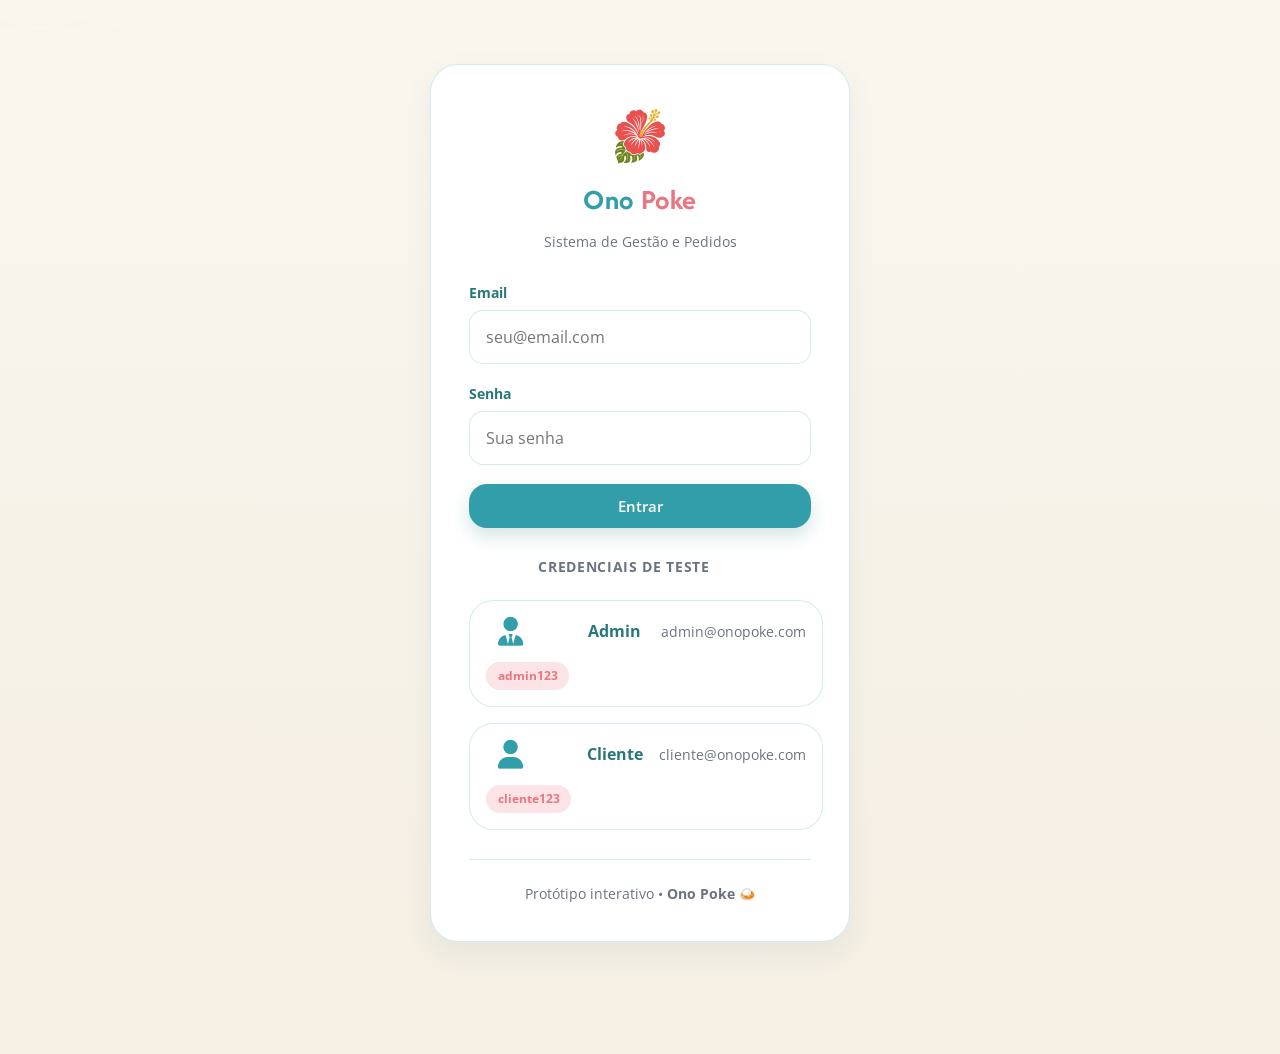
==== commit 6960132b: "Fix and enhance order/customer actions in admin panel - Add edit order modal with status and notes f" ====
--- a/index.html
+++ b/index.html
@@ -851,6 +851,35 @@
     </section>
   </main>
 
+  <!-- Modal de Editar Pedido -->
+  <div class="modal-overlay" id="editOrderModal" style="display: none;">
+    <div class="modal-content">
+      <div class="modal-header">
+        <h2>Editar Pedido <span id="modalOrderId"></span></h2>
+        <button class="modal-close" id="closeEditModal">&times;</button>
+      </div>
+      <div class="modal-body">
+        <div class="form-group">
+          <label for="orderStatus">Novo Status:</label>
+          <select id="orderStatus">
+            <option value="novo">🆕 Novo</option>
+            <option value="preparando">👨‍🍳 Preparando</option>
+            <option value="pronto">✅ Pronto</option>
+            <option value="entregue">🚚 Entregue</option>
+          </select>
+        </div>
+        <div class="form-group">
+          <label for="orderNotes">Observações:</label>
+          <textarea id="orderNotes" placeholder="Adicionar observações sobre o pedido..."></textarea>
+        </div>
+      </div>
+      <div class="modal-footer">
+        <button id="cancelEditBtn" class="btn-secondary">Cancelar</button>
+        <button id="saveEditBtn" class="btn-primary">Salvar Alterações</button>
+      </div>
+    </div>
+  </div>
+
   <footer class="site-footer" id="siteFooter" style="display: none;">
     <div class="container footer-grid">
       <div>
--- a/style.css
+++ b/style.css
@@ -2449,3 +2449,158 @@
     padding: 0.8rem;
   }
 }
+
+/* ========== MODAL STYLES ========== */
+.modal-overlay {
+  position: fixed;
+  top: 0;
+  left: 0;
+  right: 0;
+  bottom: 0;
+  background: rgba(0, 0, 0, 0.5);
+  display: none;
+  align-items: center;
+  justify-content: center;
+  z-index: 1000;
+  pointer-events: auto;
+}
+
+.modal-overlay[style*="display: flex"],
+.modal-overlay:not([style*="display: none"]) {
+  display: flex;
+}
+
+.modal-content {
+  background: var(--surface);
+  border-radius: var(--radius-lg);
+  max-width: 500px;
+  width: 90%;
+  box-shadow: var(--shadow);
+  animation: slideUp 0.3s ease-out;
+}
+
+@keyframes slideUp {
+  from {
+    transform: translateY(30px);
+    opacity: 0;
+  }
+  to {
+    transform: translateY(0);
+    opacity: 1;
+  }
+}
+
+.modal-header {
+  padding: 1.5rem;
+  border-bottom: 1px solid var(--line);
+  display: flex;
+  justify-content: space-between;
+  align-items: center;
+}
+
+.modal-header h2 {
+  margin: 0;
+  font-size: 1.3rem;
+  color: var(--text);
+}
+
+.modal-close {
+  background: none;
+  border: none;
+  font-size: 1.8rem;
+  cursor: pointer;
+  color: var(--muted);
+  padding: 0;
+  width: 2rem;
+  height: 2rem;
+  display: flex;
+  align-items: center;
+  justify-content: center;
+  transition: color var(--transition);
+}
+
+.modal-close:hover {
+  color: var(--text);
+}
+
+.modal-body {
+  padding: 1.5rem;
+}
+
+.modal-footer {
+  padding: 1.5rem;
+  border-top: 1px solid var(--line);
+  display: flex;
+  gap: 1rem;
+  justify-content: flex-end;
+}
+
+.modal-body .form-group {
+  margin-bottom: 1.2rem;
+}
+
+.modal-body .form-group:last-child {
+  margin-bottom: 0;
+}
+
+.modal-body label {
+  display: block;
+  font-weight: 600;
+  margin-bottom: 0.5rem;
+  color: var(--text);
+  font-size: 0.9rem;
+}
+
+.modal-body select,
+.modal-body textarea {
+  width: 100%;
+  padding: 0.8rem;
+  border: 1px solid var(--line);
+  border-radius: var(--radius-md);
+  font-family: inherit;
+  font-size: 0.95rem;
+  color: var(--text);
+  transition: border-color var(--transition);
+}
+
+.modal-body select:focus,
+.modal-body textarea:focus {
+  outline: none;
+  border-color: var(--primary);
+  box-shadow: 0 0 0 3px rgba(49, 158, 169, 0.1);
+}
+
+.modal-body textarea {
+  min-height: 100px;
+  resize: vertical;
+}
+
+.btn-primary, .btn-secondary {
+  padding: 0.75rem 1.5rem;
+  border: none;
+  border-radius: var(--radius-md);
+  font-weight: 600;
+  cursor: pointer;
+  transition: all var(--transition);
+  font-size: 0.95rem;
+}
+
+.btn-primary {
+  background: var(--primary);
+  color: white;
+}
+
+.btn-primary:hover {
+  background: var(--secondary);
+  transform: translateY(-2px);
+  box-shadow: 0 4px 12px rgba(49, 158, 169, 0.3);
+}
+
+.btn-secondary {
+  background: var(--muted);
+  color: white;
+}
+
+.btn-secondary:hover {
+  background: #5a5f67;
+}
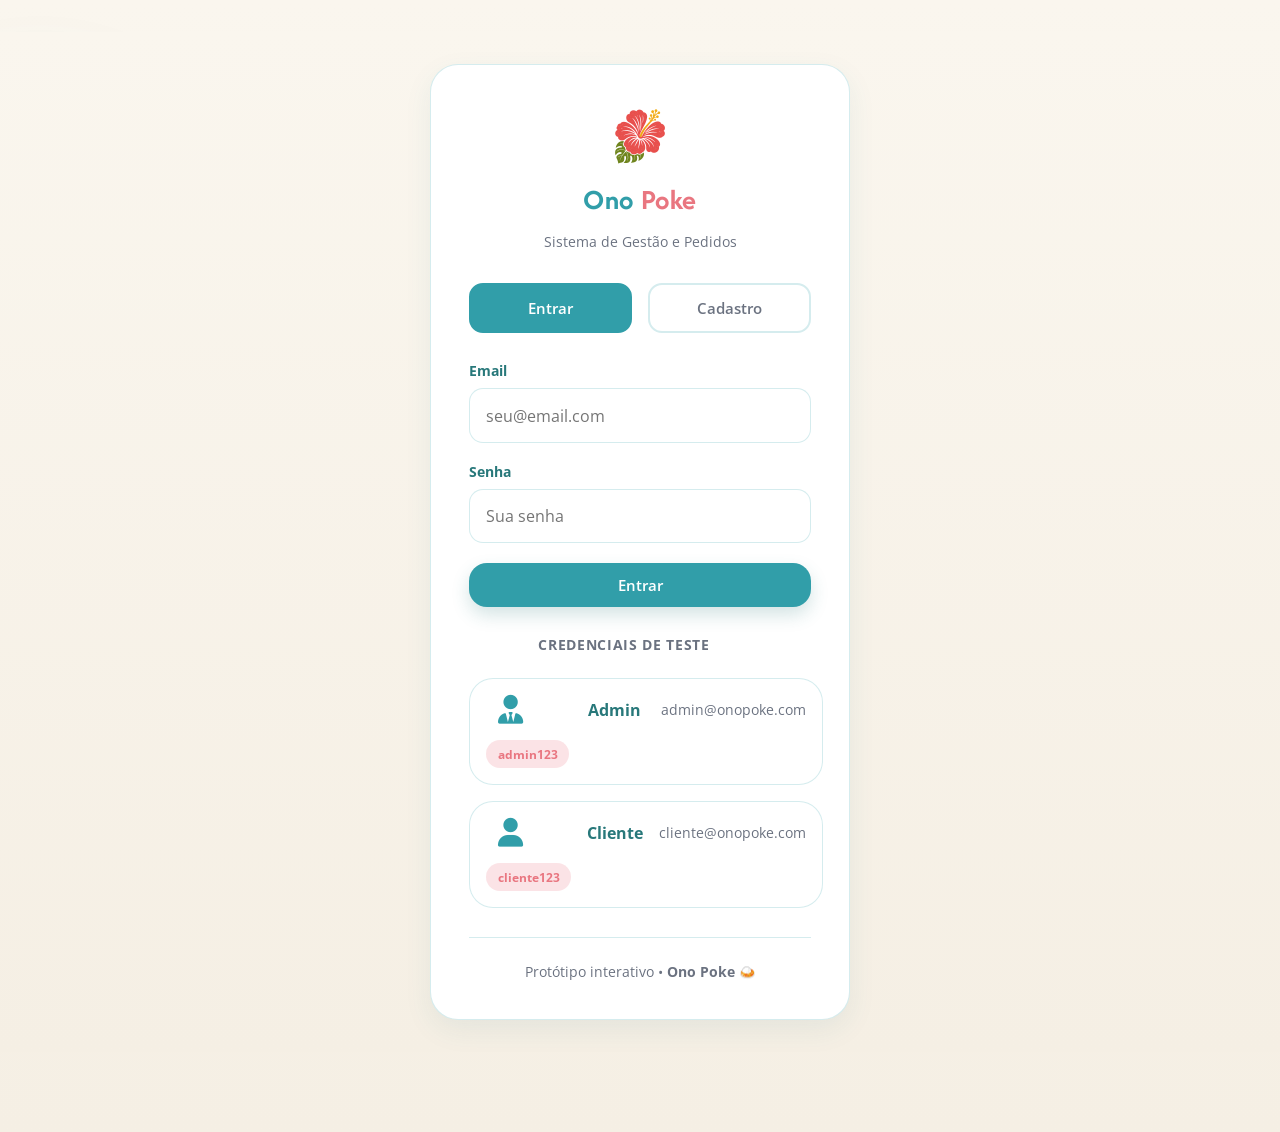
==== commit f6f9b649: "Add signup form and category management system Features: - Add login/signup tab toggle in authentica" ====
--- a/index.html
+++ b/index.html
@@ -102,7 +102,14 @@
             </div>
           </div>
 
-          <form id="loginForm" class="login-form">
+          <!-- Abas de Login/Cadastro -->
+          <div class="auth-tabs">
+            <button class="auth-tab active" data-tab="login">Entrar</button>
+            <button class="auth-tab" data-tab="signup">Cadastro</button>
+          </div>
+
+          <!-- FORMULÁRIO DE LOGIN -->
+          <form id="loginForm" class="login-form auth-form" data-auth-form="login">
             <div class="form-group">
               <label for="loginEmail">Email</label>
               <input type="email" id="loginEmail" name="email" placeholder="seu@email.com" required>
@@ -116,6 +123,34 @@
             <button type="submit" class="btn btn-primary btn-block">Entrar</button>
 
             <div id="loginError" class="login-error" style="display: none;"></div>
+          </form>
+
+          <!-- FORMULÁRIO DE CADASTRO -->
+          <form id="signupForm" class="login-form auth-form" data-auth-form="signup" style="display: none;">
+            <div class="form-group">
+              <label for="signupName">Nome completo</label>
+              <input type="text" id="signupName" name="name" placeholder="Seu nome" required>
+            </div>
+
+            <div class="form-group">
+              <label for="signupEmail">Email</label>
+              <input type="email" id="signupEmail" name="email" placeholder="seu@email.com" required>
+            </div>
+
+            <div class="form-group">
+              <label for="signupPassword">Senha</label>
+              <input type="password" id="signupPassword" name="password" placeholder="Crie uma senha" required>
+            </div>
+
+            <div class="form-group">
+              <label for="signupPhone">Telefone</label>
+              <input type="tel" id="signupPhone" name="phone" placeholder="(11) 99999-9999">
+            </div>
+
+            <button type="submit" class="btn btn-primary btn-block">Criar conta</button>
+
+            <div id="signupError" class="login-error" style="display: none;"></div>
+            <div id="signupSuccess" class="login-success" style="display: none;"></div>
           </form>
 
           <div class="login-divider">Credenciais de teste</div>
@@ -807,6 +842,29 @@
 
         <div class="products-grid" id="productsGrid"></div>
 
+        <!-- Gerenciamento de Categorias -->
+        <article class="admin-card admin-card-wide">
+          <div class="admin-card-head">
+            <h3>Categorias de Produtos</h3>
+            <span>Gerencie as categorias do cardápio</span>
+          </div>
+          <div class="categories-list" id="categoriesList"></div>
+          <form class="admin-form" id="addCategoryForm" style="margin-top: 20px; border-top: 2px solid var(--line); padding-top: 20px;">
+            <div class="form-grid">
+              <label>
+                Nome da categoria
+                <input type="text" id="categoryName" placeholder="Ex: Bebidas, Aperitivos..." required>
+              </label>
+              <label>
+                Descrição
+                <input type="text" id="categoryDesc" placeholder="Descrição da categoria" required>
+              </label>
+            </div>
+            <button type="submit" class="btn btn-primary">+ Adicionar categoria</button>
+          </form>
+        </article>
+
+        <!-- Adicionar novo produto -->
         <article class="admin-card admin-card-wide">
           <div class="admin-card-head">
             <h3>Adicionar novo produto</h3>
@@ -820,7 +878,8 @@
               </label>
               <label>
                 Categoria
-                <select required>
+                <select id="productCategorySelect" required>
+                  <option value="">Selecione uma categoria...</option>
                   <option>Pokes</option>
                   <option>Pratos Quentes</option>
                   <option>Combos</option>
@@ -876,6 +935,174 @@
       <div class="modal-footer">
         <button id="cancelEditBtn" class="btn-secondary">Cancelar</button>
         <button id="saveEditBtn" class="btn-primary">Salvar Alterações</button>
+      </div>
+    </div>
+  </div>
+
+  <!-- Modal de Visualizar Pedido (Customizado) -->
+  <div class="modal-overlay" id="viewOrderModal" style="display: none;">
+    <div class="modal-content modal-view-order">
+      <div class="modal-header">
+        <h2 id="viewOrderTitle">Detalhes do Pedido</h2>
+        <button class="modal-close" id="closeViewOrderModal">&times;</button>
+      </div>
+      <div class="modal-body view-body">
+        <!-- Status Timeline -->
+        <div class="order-timeline">
+          <div class="timeline-item timeline-novo" id="timeline-novo">
+            <div class="timeline-icon">🆕</div>
+            <div class="timeline-label">Novo</div>
+          </div>
+          <div class="timeline-separator"></div>
+          <div class="timeline-item timeline-preparando" id="timeline-preparando">
+            <div class="timeline-icon">👨‍🍳</div>
+            <div class="timeline-label">Preparando</div>
+          </div>
+          <div class="timeline-separator"></div>
+          <div class="timeline-item timeline-pronto" id="timeline-pronto">
+            <div class="timeline-icon">✅</div>
+            <div class="timeline-label">Pronto</div>
+          </div>
+          <div class="timeline-separator"></div>
+          <div class="timeline-item timeline-entregue" id="timeline-entregue">
+            <div class="timeline-icon">🚚</div>
+            <div class="timeline-label">Entregue</div>
+          </div>
+        </div>
+
+        <!-- Informações do Pedido -->
+        <div class="info-section">
+          <h3><i class="fas fa-receipt"></i> Informações Gerais</h3>
+          <div class="info-grid">
+            <div class="info-item">
+              <span class="info-label">Pedido ID:</span>
+              <span class="info-value" id="viewOrderId">-</span>
+            </div>
+            <div class="info-item">
+              <span class="info-label">Data:</span>
+              <span class="info-value" id="viewOrderDate">-</span>
+            </div>
+            <div class="info-item">
+              <span class="info-label">Cliente:</span>
+              <span class="info-value" id="viewOrderCustomer">-</span>
+            </div>
+            <div class="info-item">
+              <span class="info-label">Status:</span>
+              <span class="info-value info-status" id="viewOrderStatus">-</span>
+            </div>
+          </div>
+        </div>
+
+        <!-- Endereço de Entrega -->
+        <div class="info-section">
+          <h3><i class="fas fa-map-marker-alt"></i> Endereço de Entrega</h3>
+          <div class="address-box" id="viewOrderAddress">-</div>
+        </div>
+
+        <!-- Itens do Pedido -->
+        <div class="info-section">
+          <h3><i class="fas fa-shopping-bag"></i> Itens do Pedido</h3>
+          <div id="viewOrderItems" class="order-items-list">
+            <!-- Itens renderizados via JS -->
+          </div>
+        </div>
+
+        <!-- Valores -->
+        <div class="info-section">
+          <h3><i class="fas fa-calculator"></i> Valores</h3>
+          <div class="values-summary">
+            <div class="value-row">
+              <span>Subtotal:</span>
+              <span id="viewOrderSubtotal">-</span>
+            </div>
+            <div class="value-row">
+              <span>Taxa de Entrega:</span>
+              <span id="viewOrderDelivery">-</span>
+            </div>
+            <div class="value-row value-total">
+              <span>Total:</span>
+              <span id="viewOrderTotal">-</span>
+            </div>
+          </div>
+        </div>
+      </div>
+    </div>
+  </div>
+
+  <!-- Modal de Visualizar Cliente (Customizado) -->
+  <div class="modal-overlay" id="viewCustomerModal" style="display: none;">
+    <div class="modal-content modal-view-customer">
+      <div class="modal-header">
+        <h2>Perfil do Cliente</h2>
+        <button class="modal-close" id="closeViewCustomerModal">&times;</button>
+      </div>
+      <div class="modal-body view-body">
+        <!-- Card do Cliente -->
+        <div class="customer-header-card">
+          <div class="customer-avatar"><i class="fas fa-user"></i></div>
+          <div class="customer-info">
+            <h3 id="viewCustomerName">-</h3>
+            <span class="customer-status" id="viewCustomerStatus">-</span>
+          </div>
+        </div>
+
+        <!-- Contato -->
+        <div class="info-section">
+          <h3><i class="fas fa-envelope"></i> Informações de Contato</h3>
+          <div class="info-grid">
+            <div class="info-item">
+              <span class="info-label">Email:</span>
+              <span class="info-value" id="viewCustomerEmail">-</span>
+            </div>
+            <div class="info-item">
+              <span class="info-label">Telefone:</span>
+              <span class="info-value" id="viewCustomerPhone">-</span>
+            </div>
+          </div>
+        </div>
+
+        <!-- Estatísticas -->
+        <div class="info-section">
+          <h3><i class="fas fa-chart-bar"></i> Estatísticas de Compra</h3>
+          <div class="stats-grid">
+            <div class="stat-card">
+              <div class="stat-icon">📦</div>
+              <div class="stat-content">
+                <span class="stat-value" id="viewCustomerOrders">0</span>
+                <span class="stat-label">Pedidos</span>
+              </div>
+            </div>
+            <div class="stat-card">
+              <div class="stat-icon">💰</div>
+              <div class="stat-content">
+                <span class="stat-value" id="viewCustomerSpent">R$ 0</span>
+                <span class="stat-label">Gasto Total</span>
+              </div>
+            </div>
+            <div class="stat-card">
+              <div class="stat-icon">📊</div>
+              <div class="stat-content">
+                <span class="stat-value" id="viewCustomerAverage">R$ 0</span>
+                <span class="stat-label">Ticket Médio</span>
+              </div>
+            </div>
+            <div class="stat-card">
+              <div class="stat-icon">📅</div>
+              <div class="stat-content">
+                <span class="stat-value" id="viewCustomerLast">-</span>
+                <span class="stat-label">Último Pedido</span>
+              </div>
+            </div>
+          </div>
+        </div>
+
+        <!-- Histórico -->
+        <div class="info-section">
+          <h3><i class="fas fa-history"></i> Histórico Recente</h3>
+          <div class="customer-history" id="viewCustomerHistory">
+            <!-- Histórico renderizado via JS -->
+          </div>
+        </div>
       </div>
     </div>
   </div>
--- a/style.css
+++ b/style.css
@@ -1960,6 +1960,133 @@
   margin: 0;
 }
 
+/* ============================================
+   AUTH TABS - LOGIN/SIGNUP TOGGLE
+   ============================================ */
+
+.auth-tabs {
+  display: grid;
+  grid-template-columns: repeat(2, 1fr);
+  gap: 1rem;
+  margin-bottom: 1.8rem;
+}
+
+.auth-tab {
+  padding: 0.8rem 1rem;
+  border: 2px solid var(--line);
+  background: transparent;
+  color: var(--muted);
+  border-radius: var(--radius-sm);
+  font-weight: 600;
+  cursor: pointer;
+  transition: all var(--transition);
+  font-size: 0.95rem;
+}
+
+.auth-tab:hover {
+  border-color: var(--primary);
+  color: var(--primary);
+}
+
+.auth-tab.active {
+  border-color: var(--primary);
+  background: var(--primary);
+  color: white;
+}
+
+.auth-form {
+  animation: fadeIn 0.3s ease;
+}
+
+@keyframes fadeIn {
+  from {
+    opacity: 0;
+    transform: translateY(10px);
+  }
+  to {
+    opacity: 1;
+    transform: translateY(0);
+  }
+}
+
+.login-success {
+  padding: 1rem;
+  border-radius: var(--radius-sm);
+  background: rgba(34, 197, 94, 0.14);
+  border: 1px solid rgba(34, 197, 94, 0.3);
+  color: #22c55e;
+  font-size: 0.9rem;
+  text-align: center;
+  margin-top: 1rem;
+}
+
+/* ============================================
+   PRODUCT CATEGORIES
+   ============================================ */
+
+.categories-list {
+  display: grid;
+  gap: 12px;
+  margin-bottom: 20px;
+}
+
+.category-item {
+  display: flex;
+  align-items: center;
+  justify-content: space-between;
+  padding: 14px;
+  background: var(--surface-soft);
+  border-left: 4px solid var(--primary);
+  border-radius: var(--radius-sm);
+  gap: 12px;
+}
+
+.category-info {
+  flex: 1;
+}
+
+.category-name {
+  font-weight: 600;
+  color: var(--text);
+  margin-bottom: 2px;
+}
+
+.category-desc {
+  font-size: 0.85rem;
+  color: var(--muted);
+}
+
+.category-actions {
+  display: flex;
+  gap: 8px;
+}
+
+.category-btn {
+  padding: 6px 10px;
+  border: none;
+  border-radius: var(--radius-sm);
+  background: var(--primary);
+  color: white;
+  cursor: pointer;
+  font-size: 0.8rem;
+  transition: all var(--transition);
+  font-weight: 600;
+}
+
+.category-btn:hover {
+  background: var(--secondary);
+  transform: translateY(-2px);
+}
+
+.category-btn.delete {
+  background: var(--accent);
+}
+
+.category-btn.delete:hover {
+  background: #d85a6e;
+}
+
+
 /* ========== USER MENU ========== */
 .header-right {
   display: flex;
@@ -2604,3 +2731,355 @@
 .btn-secondary:hover {
   background: #5a5f67;
 }
+
+/* ============================================
+   MODAL VIEW ORDER - CUSTOMIZADO
+   ============================================ */
+
+.modal-view-order .view-body {
+  gap: 24px;
+}
+
+.order-timeline {
+  display: flex;
+  align-items: center;
+  gap: 8px;
+  padding: 20px;
+  background: linear-gradient(135deg, #f5efe4 0%, #fbf8f1 100%);
+  border-radius: var(--radius-md);
+  margin-bottom: 8px;
+  flex-wrap: wrap;
+  justify-content: center;
+}
+
+.timeline-item {
+  display: flex;
+  flex-direction: column;
+  align-items: center;
+  gap: 6px;
+  opacity: 0.4;
+  transition: opacity var(--transition);
+}
+
+.timeline-item.active {
+  opacity: 1;
+}
+
+.timeline-item.completed {
+  opacity: 1;
+}
+
+.timeline-icon {
+  font-size: 1.8rem;
+}
+
+.timeline-label {
+  font-size: 0.75rem;
+  font-weight: 600;
+  color: var(--muted);
+  text-align: center;
+  max-width: 60px;
+}
+
+.timeline-separator {
+  width: 24px;
+  height: 2px;
+  background: var(--line-strong);
+  flex-shrink: 0;
+}
+
+.timeline-separator:last-of-type {
+  display: none;
+}
+
+.info-section {
+  background: var(--surface-soft);
+  padding: 18px;
+  border-radius: var(--radius-md);
+  border-left: 4px solid var(--primary);
+}
+
+.info-section h3 {
+  margin: 0 0 14px 0;
+  font-size: 0.95rem;
+  font-weight: 600;
+  color: var(--text);
+  display: flex;
+  align-items: center;
+  gap: 8px;
+}
+
+.info-section h3 i {
+  color: var(--primary);
+}
+
+.info-grid {
+  display: grid;
+  grid-template-columns: repeat(auto-fit, minmax(200px, 1fr));
+  gap: 12px;
+}
+
+.info-item {
+  display: flex;
+  flex-direction: column;
+  gap: 4px;
+}
+
+.info-label {
+  font-size: 0.8rem;
+  font-weight: 600;
+  color: var(--muted);
+  text-transform: uppercase;
+  letter-spacing: 0.5px;
+}
+
+.info-value {
+  font-size: 0.95rem;
+  font-weight: 500;
+  color: var(--text);
+}
+
+.info-status {
+  display: inline-block;
+  padding: 4px 12px;
+  background: var(--accent-soft);
+  color: var(--accent);
+  border-radius: 20px;
+  font-size: 0.85rem;
+  font-weight: 600;
+  width: fit-content;
+}
+
+.address-box {
+  background: white;
+  padding: 14px;
+  border-radius: var(--radius-sm);
+  border-left: 3px solid var(--accent);
+  font-size: 0.9rem;
+  line-height: 1.6;
+  color: var(--text);
+}
+
+.order-items-list {
+  display: flex;
+  flex-direction: column;
+  gap: 10px;
+}
+
+.order-item {
+  display: flex;
+  justify-content: space-between;
+  align-items: center;
+  padding: 12px;
+  background: white;
+  border-radius: var(--radius-sm);
+  border-left: 3px solid var(--primary);
+  gap: 12px;
+}
+
+.order-item-info {
+  flex: 1;
+}
+
+.order-item-name {
+  font-weight: 600;
+  color: var(--text);
+  margin-bottom: 4px;
+}
+
+.order-item-qty {
+  font-size: 0.85rem;
+  color: var(--muted);
+}
+
+.order-item-price {
+  font-weight: 600;
+  color: var(--primary);
+  white-space: nowrap;
+}
+
+.values-summary {
+  display: flex;
+  flex-direction: column;
+  gap: 10px;
+  background: white;
+  padding: 16px;
+  border-radius: var(--radius-sm);
+}
+
+.value-row {
+  display: flex;
+  justify-content: space-between;
+  align-items: center;
+  font-size: 0.9rem;
+  color: var(--text);
+}
+
+.value-total {
+  border-top: 2px solid var(--line);
+  padding-top: 10px;
+  margin-top: 10px;
+  font-weight: 700;
+  font-size: 1.1rem;
+  color: var(--primary);
+}
+
+/* ============================================
+   MODAL VIEW CUSTOMER - CUSTOMIZADO
+   ============================================ */
+
+.modal-view-customer .view-body {
+  gap: 18px;
+}
+
+.customer-header-card {
+  display: flex;
+  align-items: center;
+  gap: 16px;
+  padding: 20px;
+  background: linear-gradient(135deg, var(--primary) 0%, #28787A 100%);
+  color: white;
+  border-radius: var(--radius-md);
+  margin-bottom: 8px;
+}
+
+.customer-avatar {
+  width: 60px;
+  height: 60px;
+  border-radius: 50%;
+  background: rgba(255, 255, 255, 0.2);
+  display: flex;
+  align-items: center;
+  justify-content: center;
+  font-size: 1.8rem;
+  flex-shrink: 0;
+}
+
+.customer-info h3 {
+  margin: 0 0 6px 0;
+  font-size: 1.2rem;
+  font-weight: 700;
+}
+
+.customer-status {
+  display: inline-block;
+  font-size: 0.85rem;
+  background: rgba(255, 255, 255, 0.3);
+  padding: 4px 10px;
+  border-radius: 20px;
+  color: white;
+}
+
+.stats-grid {
+  display: grid;
+  grid-template-columns: repeat(auto-fit, minmax(140px, 1fr));
+  gap: 14px;
+}
+
+.stat-card {
+  display: flex;
+  align-items: center;
+  gap: 12px;
+  padding: 14px;
+  background: white;
+  border-radius: var(--radius-sm);
+  border: 1px solid var(--line);
+  transition: all var(--transition);
+}
+
+.stat-card:hover {
+  border-color: var(--primary);
+  background: var(--surface-soft);
+  box-shadow: var(--shadow-soft);
+}
+
+.stat-icon {
+  font-size: 1.8rem;
+  flex-shrink: 0;
+}
+
+.stat-content {
+  display: flex;
+  flex-direction: column;
+  gap: 2px;
+}
+
+.stat-value {
+  font-weight: 700;
+  font-size: 1rem;
+  color: var(--text);
+}
+
+.stat-label {
+  font-size: 0.75rem;
+  color: var(--muted);
+  text-transform: uppercase;
+  letter-spacing: 0.5px;
+}
+
+.customer-history {
+  display: flex;
+  flex-direction: column;
+  gap: 10px;
+  max-height: 250px;
+  overflow-y: auto;
+  padding-right: 8px;
+}
+
+.customer-history::-webkit-scrollbar {
+  width: 6px;
+}
+
+.customer-history::-webkit-scrollbar-track {
+  background: var(--line);
+  border-radius: 3px;
+}
+
+.customer-history::-webkit-scrollbar-thumb {
+  background: var(--primary);
+  border-radius: 3px;
+}
+
+.history-item {
+  display: flex;
+  align-items: center;
+  gap: 12px;
+  padding: 12px;
+  background: white;
+  border-radius: var(--radius-sm);
+  border-left: 3px solid var(--accent);
+  font-size: 0.9rem;
+}
+
+.history-icon {
+  width: 32px;
+  height: 32px;
+  border-radius: 50%;
+  background: var(--accent-soft);
+  display: flex;
+  align-items: center;
+  justify-content: center;
+  color: var(--accent);
+  font-size: 1rem;
+  flex-shrink: 0;
+}
+
+.history-content {
+  flex: 1;
+}
+
+.history-order {
+  font-weight: 600;
+  color: var(--text);
+  margin-bottom: 2px;
+}
+
+.history-date {
+  font-size: 0.8rem;
+  color: var(--muted);
+}
+
+.view-body {
+  display: flex;
+  flex-direction: column;
+}
